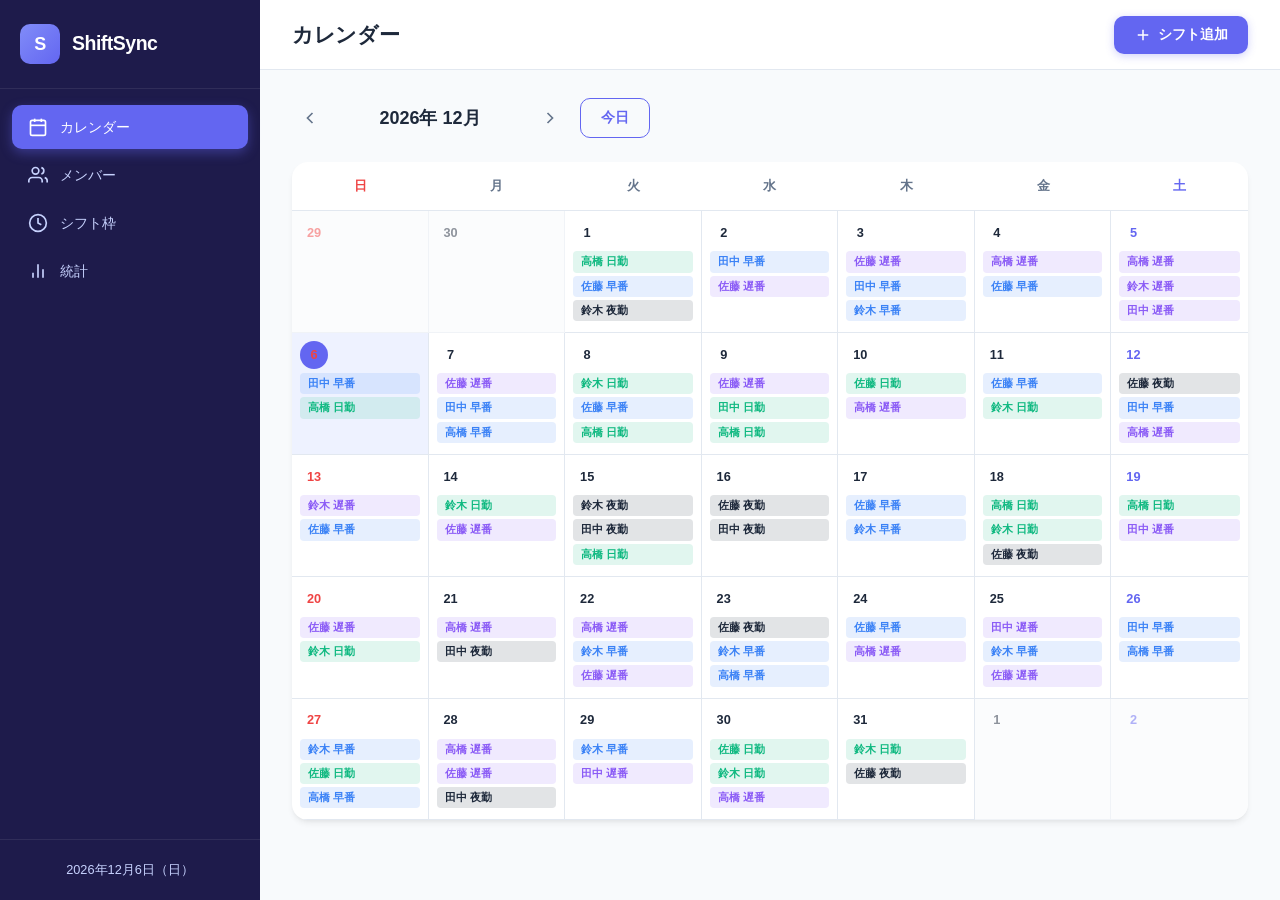
==== index.html @ ce7b2999 "feat: シフト調整アプリ「ShiftSync」を作成 カレンダー表示、メンバー管理、シフト枠設定、統計表示の4画面を持つ シングルページアプリケーション。LocalStorageによるデータ永続化" ====
<!DOCTYPE html>
<html lang="ja">
<head>
  <meta charset="UTF-8">
  <meta name="viewport" content="width=device-width, initial-scale=1.0">
  <title>ShiftSync - シフト調整アプリ</title>
  <link rel="stylesheet" href="style.css">
</head>
<body>
  <div id="app">
    <!-- Sidebar -->
    <aside class="sidebar" id="sidebar">
      <div class="sidebar-header">
        <div class="logo">
          <span class="logo-icon">S</span>
          <span class="logo-text">ShiftSync</span>
        </div>
      </div>
      <nav class="sidebar-nav">
        <button class="nav-item active" data-view="calendar">
          <svg width="20" height="20" viewBox="0 0 24 24" fill="none" stroke="currentColor" stroke-width="2"><rect x="3" y="4" width="18" height="18" rx="2"/><line x1="16" y1="2" x2="16" y2="6"/><line x1="8" y1="2" x2="8" y2="6"/><line x1="3" y1="10" x2="21" y2="10"/></svg>
          <span>カレンダー</span>
        </button>
        <button class="nav-item" data-view="members">
          <svg width="20" height="20" viewBox="0 0 24 24" fill="none" stroke="currentColor" stroke-width="2"><path d="M17 21v-2a4 4 0 0 0-4-4H5a4 4 0 0 0-4 4v2"/><circle cx="9" cy="7" r="4"/><path d="M23 21v-2a4 4 0 0 0-3-3.87"/><path d="M16 3.13a4 4 0 0 1 0 7.75"/></svg>
          <span>メンバー</span>
        </button>
        <button class="nav-item" data-view="shifts">
          <svg width="20" height="20" viewBox="0 0 24 24" fill="none" stroke="currentColor" stroke-width="2"><circle cx="12" cy="12" r="10"/><polyline points="12 6 12 12 16 14"/></svg>
          <span>シフト枠</span>
        </button>
        <button class="nav-item" data-view="stats">
          <svg width="20" height="20" viewBox="0 0 24 24" fill="none" stroke="currentColor" stroke-width="2"><line x1="18" y1="20" x2="18" y2="10"/><line x1="12" y1="20" x2="12" y2="4"/><line x1="6" y1="20" x2="6" y2="14"/></svg>
          <span>統計</span>
        </button>
      </nav>
      <div class="sidebar-footer">
        <div class="current-date" id="currentDate"></div>
      </div>
    </aside>

    <!-- Main Content -->
    <main class="main-content">
      <!-- Header -->
      <header class="header">
        <button class="menu-toggle" id="menuToggle">
          <svg width="24" height="24" viewBox="0 0 24 24" fill="none" stroke="currentColor" stroke-width="2"><line x1="3" y1="12" x2="21" y2="12"/><line x1="3" y1="6" x2="21" y2="6"/><line x1="3" y1="18" x2="21" y2="18"/></svg>
        </button>
        <h1 class="page-title" id="pageTitle">カレンダー</h1>
        <div class="header-actions">
          <button class="btn btn-primary" id="addShiftBtn">
            <svg width="18" height="18" viewBox="0 0 24 24" fill="none" stroke="currentColor" stroke-width="2"><line x1="12" y1="5" x2="12" y2="19"/><line x1="5" y1="12" x2="19" y2="12"/></svg>
            シフト追加
          </button>
        </div>
      </header>

      <!-- Calendar View -->
      <section class="view active" id="calendarView">
        <div class="calendar-controls">
          <button class="btn btn-ghost" id="prevMonth">
            <svg width="20" height="20" viewBox="0 0 24 24" fill="none" stroke="currentColor" stroke-width="2"><polyline points="15 18 9 12 15 6"/></svg>
          </button>
          <h2 class="calendar-month" id="calendarMonth"></h2>
          <button class="btn btn-ghost" id="nextMonth">
            <svg width="20" height="20" viewBox="0 0 24 24" fill="none" stroke="currentColor" stroke-width="2"><polyline points="9 18 15 12 9 6"/></svg>
          </button>
          <button class="btn btn-outline" id="todayBtn">今日</button>
        </div>
        <div class="calendar">
          <div class="calendar-header">
            <div class="cal-day-name sun">日</div>
            <div class="cal-day-name">月</div>
            <div class="cal-day-name">火</div>
            <div class="cal-day-name">水</div>
            <div class="cal-day-name">木</div>
            <div class="cal-day-name">金</div>
            <div class="cal-day-name sat">土</div>
          </div>
          <div class="calendar-grid" id="calendarGrid"></div>
        </div>
      </section>

      <!-- Members View -->
      <section class="view" id="membersView">
        <div class="view-header">
          <h2>メンバー管理</h2>
          <button class="btn btn-primary" id="addMemberBtn">
            <svg width="18" height="18" viewBox="0 0 24 24" fill="none" stroke="currentColor" stroke-width="2"><line x1="12" y1="5" x2="12" y2="19"/><line x1="5" y1="12" x2="19" y2="12"/></svg>
            メンバー追加
          </button>
        </div>
        <div class="members-grid" id="membersGrid"></div>
      </section>

      <!-- Shift Types View -->
      <section class="view" id="shiftsView">
        <div class="view-header">
          <h2>シフト枠設定</h2>
          <button class="btn btn-primary" id="addShiftTypeBtn">
            <svg width="18" height="18" viewBox="0 0 24 24" fill="none" stroke="currentColor" stroke-width="2"><line x1="12" y1="5" x2="12" y2="19"/><line x1="5" y1="12" x2="19" y2="12"/></svg>
            シフト枠追加
          </button>
        </div>
        <div class="shift-types-list" id="shiftTypesList"></div>
      </section>

      <!-- Stats View -->
      <section class="view" id="statsView">
        <div class="view-header">
          <h2>統計情報</h2>
          <div class="stats-period">
            <select id="statsPeriod" class="select">
              <option value="month">今月</option>
              <option value="week">今週</option>
            </select>
          </div>
        </div>
        <div class="stats-cards" id="statsCards"></div>
        <div class="stats-detail">
          <h3>メンバー別シフト回数</h3>
          <div class="stats-chart" id="statsChart"></div>
        </div>
      </section>
    </main>
  </div>

  <!-- Modal Overlay -->
  <div class="modal-overlay" id="modalOverlay">
    <div class="modal" id="modal">
      <div class="modal-header">
        <h3 class="modal-title" id="modalTitle"></h3>
        <button class="modal-close" id="modalClose">&times;</button>
      </div>
      <div class="modal-body" id="modalBody"></div>
      <div class="modal-footer" id="modalFooter"></div>
    </div>
  </div>

  <!-- Toast -->
  <div class="toast-container" id="toastContainer"></div>

  <script src="app.js"></script>
</body>
</html>
---- style.css ----
/* ============================================
   ShiftSync - Shift Management App Styles
   ============================================ */

/* --- CSS Variables --- */
:root {
  --primary: #6366f1;
  --primary-light: #818cf8;
  --primary-dark: #4f46e5;
  --primary-bg: #eef2ff;
  --secondary: #f59e0b;
  --secondary-light: #fbbf24;
  --success: #10b981;
  --success-bg: #d1fae5;
  --danger: #ef4444;
  --danger-bg: #fee2e2;
  --warning: #f59e0b;
  --warning-bg: #fef3c7;

  --bg: #f8fafc;
  --bg-card: #ffffff;
  --bg-sidebar: #1e1b4b;
  --bg-sidebar-hover: #312e81;
  --bg-input: #f1f5f9;

  --text: #1e293b;
  --text-secondary: #64748b;
  --text-muted: #94a3b8;
  --text-sidebar: #c7d2fe;
  --text-sidebar-active: #ffffff;

  --border: #e2e8f0;
  --border-focus: #6366f1;

  --radius-sm: 6px;
  --radius: 10px;
  --radius-lg: 16px;
  --radius-xl: 20px;

  --shadow-sm: 0 1px 2px rgba(0,0,0,0.05);
  --shadow: 0 4px 6px -1px rgba(0,0,0,0.07), 0 2px 4px -2px rgba(0,0,0,0.05);
  --shadow-lg: 0 10px 15px -3px rgba(0,0,0,0.08), 0 4px 6px -4px rgba(0,0,0,0.04);
  --shadow-xl: 0 20px 25px -5px rgba(0,0,0,0.1), 0 8px 10px -6px rgba(0,0,0,0.04);

  --sidebar-width: 260px;
  --header-height: 70px;

  --transition: 0.2s cubic-bezier(0.4, 0, 0.2, 1);
}

/* --- Reset & Base --- */
*, *::before, *::after {
  box-sizing: border-box;
  margin: 0;
  padding: 0;
}

html {
  font-size: 15px;
  -webkit-font-smoothing: antialiased;
  -moz-osx-font-smoothing: grayscale;
}

body {
  font-family: -apple-system, BlinkMacSystemFont, 'Segoe UI', 'Hiragino Kaku Gothic ProN', 'Noto Sans JP', sans-serif;
  background: var(--bg);
  color: var(--text);
  line-height: 1.6;
  overflow: hidden;
  height: 100vh;
}

/* --- Layout --- */
#app {
  display: flex;
  height: 100vh;
}

/* --- Sidebar --- */
.sidebar {
  width: var(--sidebar-width);
  background: var(--bg-sidebar);
  display: flex;
  flex-direction: column;
  position: fixed;
  height: 100vh;
  z-index: 100;
  transition: transform var(--transition);
}

.sidebar-header {
  padding: 24px 20px;
  border-bottom: 1px solid rgba(255,255,255,0.08);
}

.logo {
  display: flex;
  align-items: center;
  gap: 12px;
}

.logo-icon {
  width: 40px;
  height: 40px;
  background: linear-gradient(135deg, var(--primary-light), var(--primary));
  border-radius: var(--radius);
  display: flex;
  align-items: center;
  justify-content: center;
  color: white;
  font-size: 1.2rem;
  font-weight: 800;
  letter-spacing: -0.5px;
}

.logo-text {
  color: white;
  font-size: 1.3rem;
  font-weight: 700;
  letter-spacing: -0.5px;
}

.sidebar-nav {
  flex: 1;
  padding: 16px 12px;
  display: flex;
  flex-direction: column;
  gap: 4px;
}

.nav-item {
  display: flex;
  align-items: center;
  gap: 12px;
  padding: 12px 16px;
  border: none;
  background: transparent;
  color: var(--text-sidebar);
  font-size: 0.95rem;
  font-weight: 500;
  border-radius: var(--radius);
  cursor: pointer;
  transition: all var(--transition);
  width: 100%;
  text-align: left;
}

.nav-item:hover {
  background: var(--bg-sidebar-hover);
  color: white;
}

.nav-item.active {
  background: var(--primary);
  color: var(--text-sidebar-active);
  box-shadow: 0 4px 12px rgba(99, 102, 241, 0.4);
}

.sidebar-footer {
  padding: 20px;
  border-top: 1px solid rgba(255,255,255,0.08);
}

.current-date {
  color: var(--text-sidebar);
  font-size: 0.85rem;
  text-align: center;
}

/* --- Main Content --- */
.main-content {
  flex: 1;
  margin-left: var(--sidebar-width);
  display: flex;
  flex-direction: column;
  height: 100vh;
  overflow: hidden;
}

/* --- Header --- */
.header {
  height: var(--header-height);
  padding: 0 32px;
  display: flex;
  align-items: center;
  gap: 16px;
  background: var(--bg-card);
  border-bottom: 1px solid var(--border);
  flex-shrink: 0;
}

.menu-toggle {
  display: none;
  background: none;
  border: none;
  color: var(--text);
  cursor: pointer;
  padding: 8px;
  border-radius: var(--radius-sm);
}

.menu-toggle:hover {
  background: var(--bg-input);
}

.page-title {
  font-size: 1.4rem;
  font-weight: 700;
  letter-spacing: -0.3px;
  flex: 1;
}

.header-actions {
  display: flex;
  gap: 8px;
}

/* --- Buttons --- */
.btn {
  display: inline-flex;
  align-items: center;
  gap: 6px;
  padding: 10px 20px;
  border: none;
  border-radius: var(--radius);
  font-size: 0.9rem;
  font-weight: 600;
  cursor: pointer;
  transition: all var(--transition);
  white-space: nowrap;
}

.btn-primary {
  background: var(--primary);
  color: white;
  box-shadow: 0 2px 8px rgba(99, 102, 241, 0.3);
}

.btn-primary:hover {
  background: var(--primary-dark);
  box-shadow: 0 4px 12px rgba(99, 102, 241, 0.4);
  transform: translateY(-1px);
}

.btn-outline {
  background: transparent;
  color: var(--primary);
  border: 1.5px solid var(--primary);
}

.btn-outline:hover {
  background: var(--primary-bg);
}

.btn-ghost {
  background: transparent;
  color: var(--text-secondary);
  padding: 8px;
  border-radius: var(--radius);
}

.btn-ghost:hover {
  background: var(--bg-input);
  color: var(--text);
}

.btn-danger {
  background: var(--danger);
  color: white;
}

.btn-danger:hover {
  background: #dc2626;
}

.btn-sm {
  padding: 6px 12px;
  font-size: 0.8rem;
}

/* --- Views --- */
.view {
  display: none;
  padding: 28px 32px;
  overflow-y: auto;
  flex: 1;
}

.view.active {
  display: block;
}

.view-header {
  display: flex;
  align-items: center;
  justify-content: space-between;
  margin-bottom: 28px;
}

.view-header h2 {
  font-size: 1.2rem;
  font-weight: 700;
}

/* --- Calendar --- */
.calendar-controls {
  display: flex;
  align-items: center;
  gap: 12px;
  margin-bottom: 24px;
}

.calendar-month {
  font-size: 1.2rem;
  font-weight: 700;
  min-width: 180px;
  text-align: center;
}

.calendar {
  background: var(--bg-card);
  border-radius: var(--radius-lg);
  box-shadow: var(--shadow);
  overflow: hidden;
}

.calendar-header {
  display: grid;
  grid-template-columns: repeat(7, 1fr);
  border-bottom: 1px solid var(--border);
}

.cal-day-name {
  padding: 14px;
  text-align: center;
  font-weight: 600;
  font-size: 0.85rem;
  color: var(--text-secondary);
}

.cal-day-name.sun {
  color: var(--danger);
}

.cal-day-name.sat {
  color: var(--primary);
}

.calendar-grid {
  display: grid;
  grid-template-columns: repeat(7, 1fr);
}

.cal-day {
  min-height: 110px;
  padding: 8px;
  border-right: 1px solid var(--border);
  border-bottom: 1px solid var(--border);
  cursor: pointer;
  transition: background var(--transition);
  position: relative;
}

.cal-day:nth-child(7n) {
  border-right: none;
}

.cal-day:hover {
  background: var(--bg);
}

.cal-day.other-month {
  background: var(--bg);
  opacity: 0.5;
}

.cal-day.today {
  background: var(--primary-bg);
}

.cal-day-number {
  font-size: 0.85rem;
  font-weight: 600;
  margin-bottom: 4px;
  width: 28px;
  height: 28px;
  display: flex;
  align-items: center;
  justify-content: center;
  border-radius: 50%;
}

.cal-day.today .cal-day-number {
  background: var(--primary);
  color: white;
}

.cal-day.sun .cal-day-number {
  color: var(--danger);
}

.cal-day.sat .cal-day-number {
  color: var(--primary);
}

.cal-shift-tag {
  display: flex;
  align-items: center;
  gap: 4px;
  padding: 2px 8px;
  margin-bottom: 3px;
  border-radius: 4px;
  font-size: 0.72rem;
  font-weight: 600;
  cursor: pointer;
  transition: opacity var(--transition);
  overflow: hidden;
  text-overflow: ellipsis;
  white-space: nowrap;
}

.cal-shift-tag:hover {
  opacity: 0.8;
}

.cal-shift-more {
  font-size: 0.7rem;
  color: var(--text-muted);
  padding: 2px 4px;
  font-weight: 500;
}

/* --- Members --- */
.members-grid {
  display: grid;
  grid-template-columns: repeat(auto-fill, minmax(280px, 1fr));
  gap: 16px;
}

.member-card {
  background: var(--bg-card);
  border-radius: var(--radius-lg);
  padding: 24px;
  box-shadow: var(--shadow);
  transition: all var(--transition);
  border: 1px solid var(--border);
}

.member-card:hover {
  box-shadow: var(--shadow-lg);
  transform: translateY(-2px);
}

.member-card-header {
  display: flex;
  align-items: center;
  gap: 14px;
  margin-bottom: 16px;
}

.member-avatar {
  width: 48px;
  height: 48px;
  border-radius: 50%;
  display: flex;
  align-items: center;
  justify-content: center;
  font-weight: 700;
  font-size: 1.1rem;
  color: white;
  flex-shrink: 0;
}

.member-info h4 {
  font-size: 1rem;
  font-weight: 600;
}

.member-info p {
  font-size: 0.82rem;
  color: var(--text-secondary);
}

.member-stats {
  display: flex;
  gap: 16px;
  padding-top: 16px;
  border-top: 1px solid var(--border);
}

.member-stat {
  text-align: center;
  flex: 1;
}

.member-stat-value {
  font-size: 1.3rem;
  font-weight: 700;
  color: var(--primary);
}

.member-stat-label {
  font-size: 0.75rem;
  color: var(--text-muted);
}

.member-card-actions {
  display: flex;
  gap: 8px;
  margin-top: 16px;
}

/* --- Shift Types --- */
.shift-types-list {
  display: flex;
  flex-direction: column;
  gap: 12px;
}

.shift-type-card {
  display: flex;
  align-items: center;
  gap: 16px;
  background: var(--bg-card);
  border-radius: var(--radius);
  padding: 20px 24px;
  box-shadow: var(--shadow-sm);
  border: 1px solid var(--border);
  transition: all var(--transition);
}

.shift-type-card:hover {
  box-shadow: var(--shadow);
}

.shift-type-color {
  width: 44px;
  height: 44px;
  border-radius: var(--radius);
  flex-shrink: 0;
}

.shift-type-info {
  flex: 1;
}

.shift-type-info h4 {
  font-weight: 600;
  margin-bottom: 2px;
}

.shift-type-info p {
  font-size: 0.85rem;
  color: var(--text-secondary);
}

.shift-type-actions {
  display: flex;
  gap: 8px;
}

/* --- Stats --- */
.stats-cards {
  display: grid;
  grid-template-columns: repeat(auto-fit, minmax(200px, 1fr));
  gap: 16px;
  margin-bottom: 32px;
}

.stat-card {
  background: var(--bg-card);
  border-radius: var(--radius-lg);
  padding: 24px;
  box-shadow: var(--shadow);
  border: 1px solid var(--border);
}

.stat-card-icon {
  width: 44px;
  height: 44px;
  border-radius: var(--radius);
  display: flex;
  align-items: center;
  justify-content: center;
  margin-bottom: 14px;
  font-size: 1.3rem;
}

.stat-card-value {
  font-size: 2rem;
  font-weight: 800;
  letter-spacing: -1px;
  line-height: 1;
  margin-bottom: 4px;
}

.stat-card-label {
  font-size: 0.85rem;
  color: var(--text-secondary);
}

.stats-detail {
  background: var(--bg-card);
  border-radius: var(--radius-lg);
  padding: 28px;
  box-shadow: var(--shadow);
  border: 1px solid var(--border);
}

.stats-detail h3 {
  font-size: 1rem;
  font-weight: 700;
  margin-bottom: 20px;
}

.stats-period .select {
  padding: 8px 14px;
  border: 1.5px solid var(--border);
  border-radius: var(--radius);
  background: var(--bg-card);
  color: var(--text);
  font-size: 0.9rem;
  font-weight: 500;
  cursor: pointer;
}

.stats-bar-row {
  display: flex;
  align-items: center;
  gap: 12px;
  margin-bottom: 14px;
}

.stats-bar-label {
  width: 100px;
  font-size: 0.88rem;
  font-weight: 500;
  flex-shrink: 0;
}

.stats-bar-track {
  flex: 1;
  height: 28px;
  background: var(--bg);
  border-radius: 14px;
  overflow: hidden;
}

.stats-bar-fill {
  height: 100%;
  border-radius: 14px;
  transition: width 0.6s cubic-bezier(0.22, 1, 0.36, 1);
  display: flex;
  align-items: center;
  padding-left: 12px;
  font-size: 0.78rem;
  font-weight: 700;
  color: white;
  min-width: fit-content;
}

.stats-bar-count {
  width: 40px;
  text-align: right;
  font-weight: 700;
  font-size: 0.95rem;
  flex-shrink: 0;
}

/* --- Modal --- */
.modal-overlay {
  position: fixed;
  inset: 0;
  background: rgba(15, 23, 42, 0.5);
  backdrop-filter: blur(4px);
  display: flex;
  align-items: center;
  justify-content: center;
  z-index: 1000;
  opacity: 0;
  visibility: hidden;
  transition: all var(--transition);
}

.modal-overlay.active {
  opacity: 1;
  visibility: visible;
}

.modal {
  background: var(--bg-card);
  border-radius: var(--radius-xl);
  width: 90%;
  max-width: 500px;
  max-height: 85vh;
  overflow-y: auto;
  box-shadow: var(--shadow-xl);
  transform: translateY(20px) scale(0.97);
  transition: transform 0.3s cubic-bezier(0.34, 1.56, 0.64, 1);
}

.modal-overlay.active .modal {
  transform: translateY(0) scale(1);
}

.modal-header {
  display: flex;
  align-items: center;
  justify-content: space-between;
  padding: 24px 28px 0;
}

.modal-title {
  font-size: 1.2rem;
  font-weight: 700;
}

.modal-close {
  background: none;
  border: none;
  font-size: 1.5rem;
  color: var(--text-muted);
  cursor: pointer;
  padding: 4px;
  line-height: 1;
  transition: color var(--transition);
}

.modal-close:hover {
  color: var(--text);
}

.modal-body {
  padding: 20px 28px;
}

.modal-footer {
  padding: 0 28px 24px;
  display: flex;
  gap: 10px;
  justify-content: flex-end;
}

/* --- Form --- */
.form-group {
  margin-bottom: 18px;
}

.form-label {
  display: block;
  font-size: 0.85rem;
  font-weight: 600;
  margin-bottom: 6px;
  color: var(--text);
}

.form-input,
.form-select {
  width: 100%;
  padding: 10px 14px;
  border: 1.5px solid var(--border);
  border-radius: var(--radius);
  font-size: 0.9rem;
  background: var(--bg-input);
  color: var(--text);
  transition: border-color var(--transition), box-shadow var(--transition);
}

.form-input:focus,
.form-select:focus {
  outline: none;
  border-color: var(--border-focus);
  box-shadow: 0 0 0 3px rgba(99, 102, 241, 0.15);
  background: white;
}

.form-row {
  display: flex;
  gap: 12px;
}

.form-row .form-group {
  flex: 1;
}

.color-options {
  display: flex;
  gap: 8px;
  flex-wrap: wrap;
}

.color-option {
  width: 36px;
  height: 36px;
  border-radius: 50%;
  border: 3px solid transparent;
  cursor: pointer;
  transition: all var(--transition);
}

.color-option:hover {
  transform: scale(1.15);
}

.color-option.selected {
  border-color: var(--text);
  box-shadow: 0 0 0 2px white, 0 0 0 4px var(--text);
}

/* --- Toast --- */
.toast-container {
  position: fixed;
  bottom: 24px;
  right: 24px;
  z-index: 2000;
  display: flex;
  flex-direction: column;
  gap: 8px;
}

.toast {
  padding: 14px 20px;
  border-radius: var(--radius);
  color: white;
  font-size: 0.9rem;
  font-weight: 500;
  box-shadow: var(--shadow-lg);
  animation: toastIn 0.3s cubic-bezier(0.34, 1.56, 0.64, 1);
  display: flex;
  align-items: center;
  gap: 8px;
}

.toast.success {
  background: var(--success);
}

.toast.error {
  background: var(--danger);
}

.toast.info {
  background: var(--primary);
}

.toast-exit {
  animation: toastOut 0.3s ease-in forwards;
}

@keyframes toastIn {
  from { opacity: 0; transform: translateX(40px); }
  to { opacity: 1; transform: translateX(0); }
}

@keyframes toastOut {
  from { opacity: 1; transform: translateX(0); }
  to { opacity: 0; transform: translateX(40px); }
}

/* --- Day Detail (clicked calendar day) --- */
.day-detail-header {
  font-size: 1rem;
  font-weight: 600;
  margin-bottom: 16px;
  color: var(--text-secondary);
}

.day-shift-item {
  display: flex;
  align-items: center;
  gap: 12px;
  padding: 12px 14px;
  border-radius: var(--radius);
  margin-bottom: 8px;
  border: 1px solid var(--border);
  background: var(--bg);
}

.day-shift-dot {
  width: 10px;
  height: 10px;
  border-radius: 50%;
  flex-shrink: 0;
}

.day-shift-info {
  flex: 1;
}

.day-shift-info strong {
  font-size: 0.9rem;
}

.day-shift-info span {
  font-size: 0.8rem;
  color: var(--text-secondary);
  display: block;
}

.day-shift-remove {
  background: none;
  border: none;
  color: var(--text-muted);
  cursor: pointer;
  font-size: 1.2rem;
  padding: 4px;
  transition: color var(--transition);
}

.day-shift-remove:hover {
  color: var(--danger);
}

.empty-state {
  text-align: center;
  padding: 32px 16px;
  color: var(--text-muted);
}

.empty-state-icon {
  font-size: 2.5rem;
  margin-bottom: 8px;
  opacity: 0.4;
}

.empty-state p {
  font-size: 0.9rem;
}

/* --- Responsive --- */
@media (max-width: 768px) {
  .sidebar {
    transform: translateX(-100%);
  }

  .sidebar.open {
    transform: translateX(0);
  }

  .main-content {
    margin-left: 0;
  }

  .menu-toggle {
    display: block;
  }

  .header {
    padding: 0 16px;
  }

  .view {
    padding: 20px 16px;
  }

  .calendar-month {
    font-size: 1rem;
    min-width: auto;
  }

  .cal-day {
    min-height: 70px;
    padding: 4px;
  }

  .cal-day-number {
    font-size: 0.75rem;
    width: 22px;
    height: 22px;
  }

  .cal-shift-tag {
    font-size: 0.6rem;
    padding: 1px 4px;
  }

  .members-grid {
    grid-template-columns: 1fr;
  }

  .stats-cards {
    grid-template-columns: 1fr 1fr;
  }

  .modal {
    width: 95%;
    border-radius: var(--radius-lg);
  }

  .btn-primary svg {
    display: none;
  }
}

/* --- Scrollbar --- */
::-webkit-scrollbar {
  width: 6px;
}

::-webkit-scrollbar-track {
  background: transparent;
}

::-webkit-scrollbar-thumb {
  background: var(--border);
  border-radius: 3px;
}

::-webkit-scrollbar-thumb:hover {
  background: var(--text-muted);
}

/* --- Selection --- */
::selection {
  background: var(--primary);
  color: white;
}
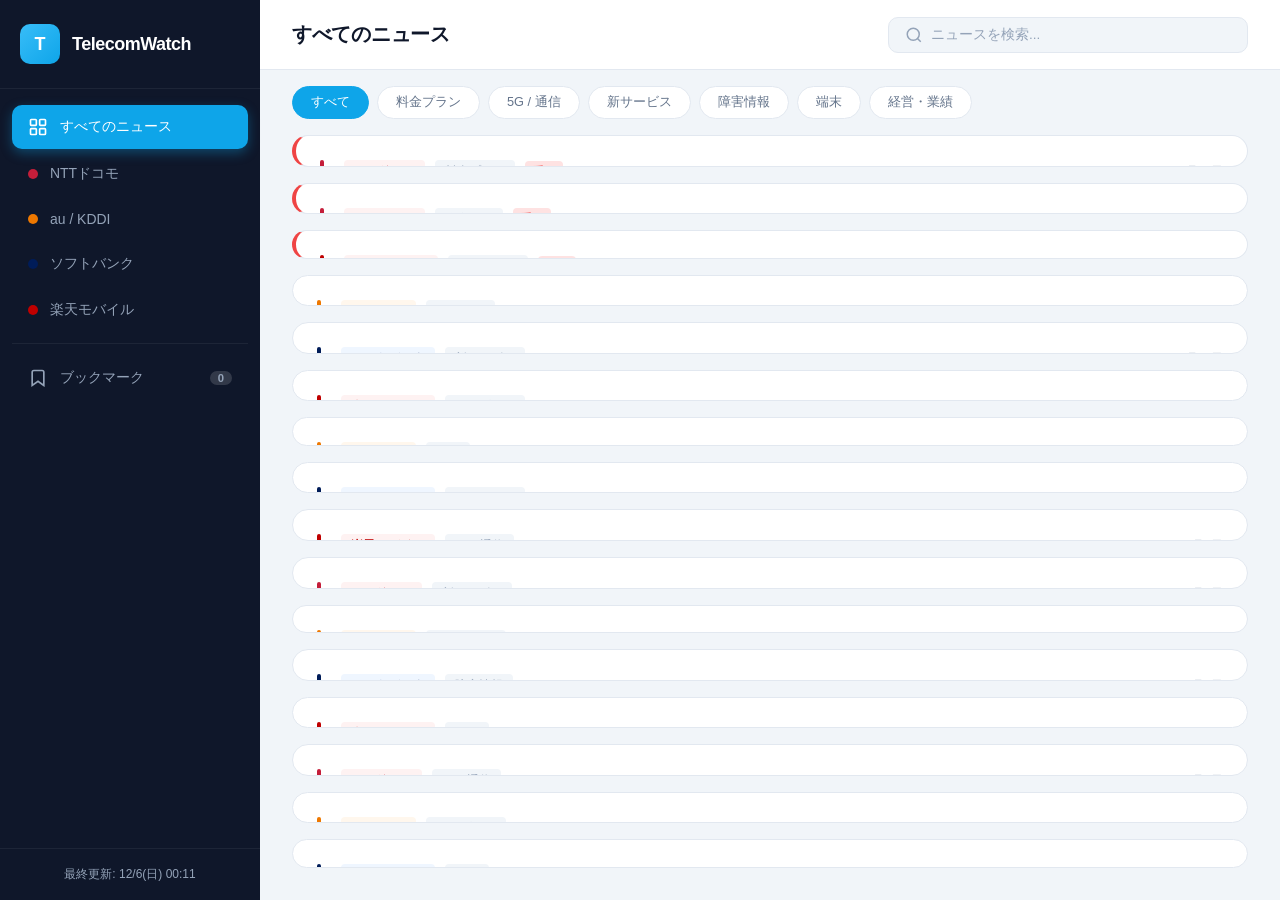
==== commit 51f8a4ba: "feat: 通信キャリアニュース確認アプリ「TelecomWatch」を作成 ShiftSyncシフト管理アプリを、通信キャリア（NTTドコモ、au/KDDI、ソフトバンク、楽天モバイル）の ニュース" ====
--- a/index.html
+++ b/index.html
@@ -3,7 +3,7 @@
 <head>
   <meta charset="UTF-8">
   <meta name="viewport" content="width=device-width, initial-scale=1.0">
-  <title>ShiftSync - シフト調整アプリ</title>
+  <title>TelecomWatch - 通信キャリアニュース</title>
   <link rel="stylesheet" href="style.css">
 </head>
 <body>
@@ -12,30 +12,40 @@
     <aside class="sidebar" id="sidebar">
       <div class="sidebar-header">
         <div class="logo">
-          <span class="logo-icon">S</span>
-          <span class="logo-text">ShiftSync</span>
+          <span class="logo-icon">T</span>
+          <span class="logo-text">TelecomWatch</span>
         </div>
       </div>
       <nav class="sidebar-nav">
-        <button class="nav-item active" data-view="calendar">
-          <svg width="20" height="20" viewBox="0 0 24 24" fill="none" stroke="currentColor" stroke-width="2"><rect x="3" y="4" width="18" height="18" rx="2"/><line x1="16" y1="2" x2="16" y2="6"/><line x1="8" y1="2" x2="8" y2="6"/><line x1="3" y1="10" x2="21" y2="10"/></svg>
-          <span>カレンダー</span>
+        <button class="nav-item active" data-filter="all">
+          <svg width="20" height="20" viewBox="0 0 24 24" fill="none" stroke="currentColor" stroke-width="2"><rect x="3" y="3" width="7" height="7" rx="1"/><rect x="14" y="3" width="7" height="7" rx="1"/><rect x="3" y="14" width="7" height="7" rx="1"/><rect x="14" y="14" width="7" height="7" rx="1"/></svg>
+          <span>すべてのニュース</span>
         </button>
-        <button class="nav-item" data-view="members">
-          <svg width="20" height="20" viewBox="0 0 24 24" fill="none" stroke="currentColor" stroke-width="2"><path d="M17 21v-2a4 4 0 0 0-4-4H5a4 4 0 0 0-4 4v2"/><circle cx="9" cy="7" r="4"/><path d="M23 21v-2a4 4 0 0 0-3-3.87"/><path d="M16 3.13a4 4 0 0 1 0 7.75"/></svg>
-          <span>メンバー</span>
+        <button class="nav-item" data-filter="docomo">
+          <span class="carrier-dot" style="background: #c41e3a"></span>
+          <span>NTTドコモ</span>
         </button>
-        <button class="nav-item" data-view="shifts">
-          <svg width="20" height="20" viewBox="0 0 24 24" fill="none" stroke="currentColor" stroke-width="2"><circle cx="12" cy="12" r="10"/><polyline points="12 6 12 12 16 14"/></svg>
-          <span>シフト枠</span>
+        <button class="nav-item" data-filter="au">
+          <span class="carrier-dot" style="background: #ee7800"></span>
+          <span>au / KDDI</span>
         </button>
-        <button class="nav-item" data-view="stats">
-          <svg width="20" height="20" viewBox="0 0 24 24" fill="none" stroke="currentColor" stroke-width="2"><line x1="18" y1="20" x2="18" y2="10"/><line x1="12" y1="20" x2="12" y2="4"/><line x1="6" y1="20" x2="6" y2="14"/></svg>
-          <span>統計</span>
+        <button class="nav-item" data-filter="softbank">
+          <span class="carrier-dot" style="background: #001c58"></span>
+          <span>ソフトバンク</span>
+        </button>
+        <button class="nav-item" data-filter="rakuten">
+          <span class="carrier-dot" style="background: #bf0000"></span>
+          <span>楽天モバイル</span>
+        </button>
+        <div class="nav-divider"></div>
+        <button class="nav-item" data-filter="bookmarks">
+          <svg width="20" height="20" viewBox="0 0 24 24" fill="none" stroke="currentColor" stroke-width="2"><path d="M19 21l-7-5-7 5V5a2 2 0 0 1 2-2h10a2 2 0 0 1 2 2z"/></svg>
+          <span>ブックマーク</span>
+          <span class="badge" id="bookmarkCount">0</span>
         </button>
       </nav>
       <div class="sidebar-footer">
-        <div class="current-date" id="currentDate"></div>
+        <div class="last-updated" id="lastUpdated"></div>
       </div>
     </aside>
 
@@ -46,94 +56,47 @@
         <button class="menu-toggle" id="menuToggle">
           <svg width="24" height="24" viewBox="0 0 24 24" fill="none" stroke="currentColor" stroke-width="2"><line x1="3" y1="12" x2="21" y2="12"/><line x1="3" y1="6" x2="21" y2="6"/><line x1="3" y1="18" x2="21" y2="18"/></svg>
         </button>
-        <h1 class="page-title" id="pageTitle">カレンダー</h1>
+        <h1 class="page-title" id="pageTitle">すべてのニュース</h1>
         <div class="header-actions">
-          <button class="btn btn-primary" id="addShiftBtn">
-            <svg width="18" height="18" viewBox="0 0 24 24" fill="none" stroke="currentColor" stroke-width="2"><line x1="12" y1="5" x2="12" y2="19"/><line x1="5" y1="12" x2="19" y2="12"/></svg>
-            シフト追加
-          </button>
+          <div class="search-box">
+            <svg width="18" height="18" viewBox="0 0 24 24" fill="none" stroke="currentColor" stroke-width="2"><circle cx="11" cy="11" r="8"/><line x1="21" y1="21" x2="16.65" y2="16.65"/></svg>
+            <input type="text" placeholder="ニュースを検索..." id="searchInput" class="search-input">
+          </div>
         </div>
       </header>
 
-      <!-- Calendar View -->
-      <section class="view active" id="calendarView">
-        <div class="calendar-controls">
-          <button class="btn btn-ghost" id="prevMonth">
-            <svg width="20" height="20" viewBox="0 0 24 24" fill="none" stroke="currentColor" stroke-width="2"><polyline points="15 18 9 12 15 6"/></svg>
-          </button>
-          <h2 class="calendar-month" id="calendarMonth"></h2>
-          <button class="btn btn-ghost" id="nextMonth">
-            <svg width="20" height="20" viewBox="0 0 24 24" fill="none" stroke="currentColor" stroke-width="2"><polyline points="9 18 15 12 9 6"/></svg>
-          </button>
-          <button class="btn btn-outline" id="todayBtn">今日</button>
+      <!-- Category Filter -->
+      <div class="category-bar" id="categoryBar">
+        <button class="category-chip active" data-category="all">すべて</button>
+        <button class="category-chip" data-category="plan">料金プラン</button>
+        <button class="category-chip" data-category="5g">5G / 通信</button>
+        <button class="category-chip" data-category="service">新サービス</button>
+        <button class="category-chip" data-category="trouble">障害情報</button>
+        <button class="category-chip" data-category="device">端末</button>
+        <button class="category-chip" data-category="business">経営・業績</button>
+      </div>
+
+      <!-- News Feed -->
+      <section class="news-feed" id="newsFeed"></section>
+
+      <!-- Empty State -->
+      <div class="empty-state" id="emptyState" style="display: none;">
+        <div class="empty-state-icon">
+          <svg width="64" height="64" viewBox="0 0 24 24" fill="none" stroke="currentColor" stroke-width="1.5"><circle cx="11" cy="11" r="8"/><line x1="21" y1="21" x2="16.65" y2="16.65"/></svg>
         </div>
-        <div class="calendar">
-          <div class="calendar-header">
-            <div class="cal-day-name sun">日</div>
-            <div class="cal-day-name">月</div>
-            <div class="cal-day-name">火</div>
-            <div class="cal-day-name">水</div>
-            <div class="cal-day-name">木</div>
-            <div class="cal-day-name">金</div>
-            <div class="cal-day-name sat">土</div>
-          </div>
-          <div class="calendar-grid" id="calendarGrid"></div>
-        </div>
-      </section>
-
-      <!-- Members View -->
-      <section class="view" id="membersView">
-        <div class="view-header">
-          <h2>メンバー管理</h2>
-          <button class="btn btn-primary" id="addMemberBtn">
-            <svg width="18" height="18" viewBox="0 0 24 24" fill="none" stroke="currentColor" stroke-width="2"><line x1="12" y1="5" x2="12" y2="19"/><line x1="5" y1="12" x2="19" y2="12"/></svg>
-            メンバー追加
-          </button>
-        </div>
-        <div class="members-grid" id="membersGrid"></div>
-      </section>
-
-      <!-- Shift Types View -->
-      <section class="view" id="shiftsView">
-        <div class="view-header">
-          <h2>シフト枠設定</h2>
-          <button class="btn btn-primary" id="addShiftTypeBtn">
-            <svg width="18" height="18" viewBox="0 0 24 24" fill="none" stroke="currentColor" stroke-width="2"><line x1="12" y1="5" x2="12" y2="19"/><line x1="5" y1="12" x2="19" y2="12"/></svg>
-            シフト枠追加
-          </button>
-        </div>
-        <div class="shift-types-list" id="shiftTypesList"></div>
-      </section>
-
-      <!-- Stats View -->
-      <section class="view" id="statsView">
-        <div class="view-header">
-          <h2>統計情報</h2>
-          <div class="stats-period">
-            <select id="statsPeriod" class="select">
-              <option value="month">今月</option>
-              <option value="week">今週</option>
-            </select>
-          </div>
-        </div>
-        <div class="stats-cards" id="statsCards"></div>
-        <div class="stats-detail">
-          <h3>メンバー別シフト回数</h3>
-          <div class="stats-chart" id="statsChart"></div>
-        </div>
-      </section>
+        <h3>ニュースが見つかりません</h3>
+        <p>検索条件やフィルターを変更してみてください</p>
+      </div>
     </main>
   </div>
 
-  <!-- Modal Overlay -->
+  <!-- Article Detail Modal -->
   <div class="modal-overlay" id="modalOverlay">
     <div class="modal" id="modal">
       <div class="modal-header">
-        <h3 class="modal-title" id="modalTitle"></h3>
         <button class="modal-close" id="modalClose">&times;</button>
       </div>
       <div class="modal-body" id="modalBody"></div>
-      <div class="modal-footer" id="modalFooter"></div>
     </div>
   </div>
 
--- a/style.css
+++ b/style.css
@@ -1,45 +1,51 @@
 /* ============================================
-   ShiftSync - Shift Management App Styles
+   TelecomWatch - Telecom Carrier News App Styles
    ============================================ */
 
 /* --- CSS Variables --- */
 :root {
-  --primary: #6366f1;
-  --primary-light: #818cf8;
-  --primary-dark: #4f46e5;
-  --primary-bg: #eef2ff;
-  --secondary: #f59e0b;
-  --secondary-light: #fbbf24;
+  --primary: #0ea5e9;
+  --primary-light: #38bdf8;
+  --primary-dark: #0284c7;
+  --primary-bg: #f0f9ff;
+
+  --docomo: #c41e3a;
+  --au: #ee7800;
+  --softbank: #001c58;
+  --rakuten: #bf0000;
+
   --success: #10b981;
   --success-bg: #d1fae5;
   --danger: #ef4444;
   --danger-bg: #fee2e2;
   --warning: #f59e0b;
   --warning-bg: #fef3c7;
-
-  --bg: #f8fafc;
+  --info: #6366f1;
+  --info-bg: #eef2ff;
+
+  --bg: #f1f5f9;
   --bg-card: #ffffff;
-  --bg-sidebar: #1e1b4b;
-  --bg-sidebar-hover: #312e81;
+  --bg-sidebar: #0f172a;
+  --bg-sidebar-hover: #1e293b;
   --bg-input: #f1f5f9;
 
-  --text: #1e293b;
+  --text: #0f172a;
   --text-secondary: #64748b;
   --text-muted: #94a3b8;
-  --text-sidebar: #c7d2fe;
+  --text-sidebar: #94a3b8;
   --text-sidebar-active: #ffffff;
 
   --border: #e2e8f0;
-  --border-focus: #6366f1;
+  --border-focus: #0ea5e9;
 
   --radius-sm: 6px;
   --radius: 10px;
   --radius-lg: 16px;
   --radius-xl: 20px;
 
-  --shadow-sm: 0 1px 2px rgba(0,0,0,0.05);
-  --shadow: 0 4px 6px -1px rgba(0,0,0,0.07), 0 2px 4px -2px rgba(0,0,0,0.05);
-  --shadow-lg: 0 10px 15px -3px rgba(0,0,0,0.08), 0 4px 6px -4px rgba(0,0,0,0.04);
+  --shadow-sm: 0 1px 2px rgba(0,0,0,0.04);
+  --shadow: 0 4px 6px -1px rgba(0,0,0,0.06), 0 2px 4px -2px rgba(0,0,0,0.04);
+  --shadow-lg: 0 10px 15px -3px rgba(0,0,0,0.07), 0 4px 6px -4px rgba(0,0,0,0.03);
   --shadow-xl: 0 20px 25px -5px rgba(0,0,0,0.1), 0 8px 10px -6px rgba(0,0,0,0.04);
 
   --sidebar-width: 260px;
@@ -90,7 +96,7 @@
 
 .sidebar-header {
   padding: 24px 20px;
-  border-bottom: 1px solid rgba(255,255,255,0.08);
+  border-bottom: 1px solid rgba(255,255,255,0.06);
 }
 
 .logo {
@@ -110,12 +116,11 @@
   color: white;
   font-size: 1.2rem;
   font-weight: 800;
-  letter-spacing: -0.5px;
 }
 
 .logo-text {
   color: white;
-  font-size: 1.3rem;
+  font-size: 1.2rem;
   font-weight: 700;
   letter-spacing: -0.5px;
 }
@@ -126,6 +131,12 @@
   display: flex;
   flex-direction: column;
   gap: 4px;
+}
+
+.nav-divider {
+  height: 1px;
+  background: rgba(255,255,255,0.06);
+  margin: 8px 0;
 }
 
 .nav-item {
@@ -136,7 +147,7 @@
   border: none;
   background: transparent;
   color: var(--text-sidebar);
-  font-size: 0.95rem;
+  font-size: 0.93rem;
   font-weight: 500;
   border-radius: var(--radius);
   cursor: pointer;
@@ -153,17 +164,37 @@
 .nav-item.active {
   background: var(--primary);
   color: var(--text-sidebar-active);
-  box-shadow: 0 4px 12px rgba(99, 102, 241, 0.4);
+  box-shadow: 0 4px 12px rgba(14, 165, 233, 0.35);
+}
+
+.carrier-dot {
+  width: 10px;
+  height: 10px;
+  border-radius: 50%;
+  flex-shrink: 0;
+}
+
+.badge {
+  margin-left: auto;
+  background: rgba(255,255,255,0.15);
+  padding: 1px 8px;
+  border-radius: 10px;
+  font-size: 0.75rem;
+  font-weight: 600;
+}
+
+.nav-item.active .badge {
+  background: rgba(255,255,255,0.25);
 }
 
 .sidebar-footer {
-  padding: 20px;
-  border-top: 1px solid rgba(255,255,255,0.08);
-}
-
-.current-date {
+  padding: 16px 20px;
+  border-top: 1px solid rgba(255,255,255,0.06);
+}
+
+.last-updated {
   color: var(--text-sidebar);
-  font-size: 0.85rem;
+  font-size: 0.8rem;
   text-align: center;
 }
 
@@ -204,467 +235,269 @@
 }
 
 .page-title {
-  font-size: 1.4rem;
+  font-size: 1.3rem;
   font-weight: 700;
   letter-spacing: -0.3px;
+  flex-shrink: 0;
+}
+
+.header-actions {
   flex: 1;
-}
-
-.header-actions {
-  display: flex;
+  display: flex;
+  justify-content: flex-end;
+}
+
+.search-box {
+  display: flex;
+  align-items: center;
   gap: 8px;
-}
-
-/* --- Buttons --- */
-.btn {
-  display: inline-flex;
-  align-items: center;
-  gap: 6px;
-  padding: 10px 20px;
+  background: var(--bg-input);
+  border: 1.5px solid var(--border);
+  border-radius: var(--radius);
+  padding: 8px 16px;
+  max-width: 360px;
+  width: 100%;
+  transition: border-color var(--transition), box-shadow var(--transition);
+}
+
+.search-box:focus-within {
+  border-color: var(--border-focus);
+  box-shadow: 0 0 0 3px rgba(14, 165, 233, 0.12);
+  background: white;
+}
+
+.search-box svg {
+  color: var(--text-muted);
+  flex-shrink: 0;
+}
+
+.search-input {
   border: none;
-  border-radius: var(--radius);
+  background: transparent;
   font-size: 0.9rem;
-  font-weight: 600;
+  color: var(--text);
+  outline: none;
+  width: 100%;
+}
+
+.search-input::placeholder {
+  color: var(--text-muted);
+}
+
+/* --- Category Bar --- */
+.category-bar {
+  display: flex;
+  gap: 8px;
+  padding: 16px 32px;
+  overflow-x: auto;
+  flex-shrink: 0;
+  -webkit-overflow-scrolling: touch;
+}
+
+.category-bar::-webkit-scrollbar {
+  display: none;
+}
+
+.category-chip {
+  padding: 7px 18px;
+  border: 1.5px solid var(--border);
+  border-radius: 20px;
+  background: var(--bg-card);
+  color: var(--text-secondary);
+  font-size: 0.85rem;
+  font-weight: 500;
   cursor: pointer;
+  white-space: nowrap;
   transition: all var(--transition);
-  white-space: nowrap;
-}
-
-.btn-primary {
+}
+
+.category-chip:hover {
+  border-color: var(--primary);
+  color: var(--primary);
+}
+
+.category-chip.active {
   background: var(--primary);
   color: white;
-  box-shadow: 0 2px 8px rgba(99, 102, 241, 0.3);
-}
-
-.btn-primary:hover {
-  background: var(--primary-dark);
-  box-shadow: 0 4px 12px rgba(99, 102, 241, 0.4);
-  transform: translateY(-1px);
-}
-
-.btn-outline {
-  background: transparent;
-  color: var(--primary);
-  border: 1.5px solid var(--primary);
-}
-
-.btn-outline:hover {
-  background: var(--primary-bg);
-}
-
-.btn-ghost {
-  background: transparent;
-  color: var(--text-secondary);
-  padding: 8px;
-  border-radius: var(--radius);
-}
-
-.btn-ghost:hover {
-  background: var(--bg-input);
-  color: var(--text);
-}
-
-.btn-danger {
-  background: var(--danger);
-  color: white;
-}
-
-.btn-danger:hover {
-  background: #dc2626;
-}
-
-.btn-sm {
-  padding: 6px 12px;
-  font-size: 0.8rem;
-}
-
-/* --- Views --- */
-.view {
-  display: none;
-  padding: 28px 32px;
+  border-color: var(--primary);
+}
+
+/* --- News Feed --- */
+.news-feed {
+  padding: 0 32px 32px;
   overflow-y: auto;
   flex: 1;
-}
-
-.view.active {
-  display: block;
-}
-
-.view-header {
-  display: flex;
-  align-items: center;
-  justify-content: space-between;
-  margin-bottom: 28px;
-}
-
-.view-header h2 {
-  font-size: 1.2rem;
-  font-weight: 700;
-}
-
-/* --- Calendar --- */
-.calendar-controls {
-  display: flex;
-  align-items: center;
-  gap: 12px;
-  margin-bottom: 24px;
-}
-
-.calendar-month {
-  font-size: 1.2rem;
-  font-weight: 700;
-  min-width: 180px;
-  text-align: center;
-}
-
-.calendar {
+  display: flex;
+  flex-direction: column;
+  gap: 16px;
+}
+
+/* --- News Card --- */
+.news-card {
   background: var(--bg-card);
   border-radius: var(--radius-lg);
-  box-shadow: var(--shadow);
+  border: 1px solid var(--border);
   overflow: hidden;
-}
-
-.calendar-header {
-  display: grid;
-  grid-template-columns: repeat(7, 1fr);
-  border-bottom: 1px solid var(--border);
-}
-
-.cal-day-name {
-  padding: 14px;
-  text-align: center;
-  font-weight: 600;
-  font-size: 0.85rem;
-  color: var(--text-secondary);
-}
-
-.cal-day-name.sun {
-  color: var(--danger);
-}
-
-.cal-day-name.sat {
-  color: var(--primary);
-}
-
-.calendar-grid {
-  display: grid;
-  grid-template-columns: repeat(7, 1fr);
-}
-
-.cal-day {
-  min-height: 110px;
-  padding: 8px;
-  border-right: 1px solid var(--border);
-  border-bottom: 1px solid var(--border);
+  transition: all var(--transition);
   cursor: pointer;
-  transition: background var(--transition);
-  position: relative;
-}
-
-.cal-day:nth-child(7n) {
-  border-right: none;
-}
-
-.cal-day:hover {
-  background: var(--bg);
-}
-
-.cal-day.other-month {
-  background: var(--bg);
-  opacity: 0.5;
-}
-
-.cal-day.today {
-  background: var(--primary-bg);
-}
-
-.cal-day-number {
-  font-size: 0.85rem;
-  font-weight: 600;
-  margin-bottom: 4px;
-  width: 28px;
-  height: 28px;
-  display: flex;
-  align-items: center;
-  justify-content: center;
-  border-radius: 50%;
-}
-
-.cal-day.today .cal-day-number {
-  background: var(--primary);
-  color: white;
-}
-
-.cal-day.sun .cal-day-number {
-  color: var(--danger);
-}
-
-.cal-day.sat .cal-day-number {
-  color: var(--primary);
-}
-
-.cal-shift-tag {
-  display: flex;
-  align-items: center;
-  gap: 4px;
-  padding: 2px 8px;
-  margin-bottom: 3px;
-  border-radius: 4px;
-  font-size: 0.72rem;
-  font-weight: 600;
-  cursor: pointer;
-  transition: opacity var(--transition);
-  overflow: hidden;
-  text-overflow: ellipsis;
-  white-space: nowrap;
-}
-
-.cal-shift-tag:hover {
-  opacity: 0.8;
-}
-
-.cal-shift-more {
-  font-size: 0.7rem;
-  color: var(--text-muted);
-  padding: 2px 4px;
-  font-weight: 500;
-}
-
-/* --- Members --- */
-.members-grid {
-  display: grid;
-  grid-template-columns: repeat(auto-fill, minmax(280px, 1fr));
-  gap: 16px;
-}
-
-.member-card {
-  background: var(--bg-card);
-  border-radius: var(--radius-lg);
-  padding: 24px;
-  box-shadow: var(--shadow);
-  transition: all var(--transition);
-  border: 1px solid var(--border);
-}
-
-.member-card:hover {
+}
+
+.news-card:hover {
   box-shadow: var(--shadow-lg);
   transform: translateY(-2px);
 }
 
-.member-card-header {
-  display: flex;
-  align-items: center;
-  gap: 14px;
-  margin-bottom: 16px;
-}
-
-.member-avatar {
-  width: 48px;
-  height: 48px;
-  border-radius: 50%;
+.news-card-inner {
+  display: flex;
+  gap: 20px;
+  padding: 24px;
+}
+
+.news-card-carrier {
+  width: 4px;
+  border-radius: 2px;
+  flex-shrink: 0;
+}
+
+.news-card-body {
+  flex: 1;
+  min-width: 0;
+}
+
+.news-card-meta {
+  display: flex;
+  align-items: center;
+  gap: 10px;
+  margin-bottom: 8px;
+  flex-wrap: wrap;
+}
+
+.news-card-carrier-name {
+  font-size: 0.78rem;
+  font-weight: 700;
+  padding: 2px 10px;
+  border-radius: 4px;
+  letter-spacing: 0.3px;
+}
+
+.news-card-category {
+  font-size: 0.78rem;
+  font-weight: 500;
+  color: var(--text-muted);
+  background: var(--bg);
+  padding: 2px 10px;
+  border-radius: 4px;
+}
+
+.news-card-date {
+  font-size: 0.78rem;
+  color: var(--text-muted);
+  margin-left: auto;
+}
+
+.news-card-title {
+  font-size: 1.08rem;
+  font-weight: 700;
+  line-height: 1.5;
+  margin-bottom: 8px;
+  color: var(--text);
+  display: -webkit-box;
+  -webkit-line-clamp: 2;
+  -webkit-box-orient: vertical;
+  overflow: hidden;
+}
+
+.news-card-summary {
+  font-size: 0.88rem;
+  color: var(--text-secondary);
+  line-height: 1.7;
+  display: -webkit-box;
+  -webkit-line-clamp: 2;
+  -webkit-box-orient: vertical;
+  overflow: hidden;
+}
+
+.news-card-footer {
+  display: flex;
+  align-items: center;
+  gap: 12px;
+  padding: 12px 24px;
+  border-top: 1px solid var(--border);
+  background: var(--bg);
+}
+
+.news-card-source {
+  font-size: 0.8rem;
+  color: var(--text-muted);
+  flex: 1;
+}
+
+.news-card-actions {
+  display: flex;
+  gap: 4px;
+}
+
+.action-btn {
+  background: none;
+  border: none;
+  color: var(--text-muted);
+  cursor: pointer;
+  padding: 6px;
+  border-radius: var(--radius-sm);
+  transition: all var(--transition);
   display: flex;
   align-items: center;
   justify-content: center;
-  font-weight: 700;
-  font-size: 1.1rem;
-  color: white;
-  flex-shrink: 0;
-}
-
-.member-info h4 {
-  font-size: 1rem;
-  font-weight: 600;
-}
-
-.member-info p {
-  font-size: 0.82rem;
-  color: var(--text-secondary);
-}
-
-.member-stats {
-  display: flex;
-  gap: 16px;
-  padding-top: 16px;
-  border-top: 1px solid var(--border);
-}
-
-.member-stat {
-  text-align: center;
-  flex: 1;
-}
-
-.member-stat-value {
-  font-size: 1.3rem;
-  font-weight: 700;
-  color: var(--primary);
-}
-
-.member-stat-label {
-  font-size: 0.75rem;
-  color: var(--text-muted);
-}
-
-.member-card-actions {
-  display: flex;
-  gap: 8px;
-  margin-top: 16px;
-}
-
-/* --- Shift Types --- */
-.shift-types-list {
-  display: flex;
-  flex-direction: column;
-  gap: 12px;
-}
-
-.shift-type-card {
-  display: flex;
-  align-items: center;
-  gap: 16px;
-  background: var(--bg-card);
-  border-radius: var(--radius);
-  padding: 20px 24px;
-  box-shadow: var(--shadow-sm);
-  border: 1px solid var(--border);
-  transition: all var(--transition);
-}
-
-.shift-type-card:hover {
-  box-shadow: var(--shadow);
-}
-
-.shift-type-color {
-  width: 44px;
-  height: 44px;
-  border-radius: var(--radius);
-  flex-shrink: 0;
-}
-
-.shift-type-info {
-  flex: 1;
-}
-
-.shift-type-info h4 {
-  font-weight: 600;
-  margin-bottom: 2px;
-}
-
-.shift-type-info p {
-  font-size: 0.85rem;
-  color: var(--text-secondary);
-}
-
-.shift-type-actions {
-  display: flex;
-  gap: 8px;
-}
-
-/* --- Stats --- */
-.stats-cards {
-  display: grid;
-  grid-template-columns: repeat(auto-fit, minmax(200px, 1fr));
-  gap: 16px;
-  margin-bottom: 32px;
-}
-
-.stat-card {
-  background: var(--bg-card);
-  border-radius: var(--radius-lg);
-  padding: 24px;
-  box-shadow: var(--shadow);
-  border: 1px solid var(--border);
-}
-
-.stat-card-icon {
-  width: 44px;
-  height: 44px;
-  border-radius: var(--radius);
-  display: flex;
-  align-items: center;
-  justify-content: center;
-  margin-bottom: 14px;
-  font-size: 1.3rem;
-}
-
-.stat-card-value {
-  font-size: 2rem;
-  font-weight: 800;
-  letter-spacing: -1px;
-  line-height: 1;
-  margin-bottom: 4px;
-}
-
-.stat-card-label {
-  font-size: 0.85rem;
-  color: var(--text-secondary);
-}
-
-.stats-detail {
-  background: var(--bg-card);
-  border-radius: var(--radius-lg);
-  padding: 28px;
-  box-shadow: var(--shadow);
-  border: 1px solid var(--border);
-}
-
-.stats-detail h3 {
-  font-size: 1rem;
-  font-weight: 700;
-  margin-bottom: 20px;
-}
-
-.stats-period .select {
-  padding: 8px 14px;
-  border: 1.5px solid var(--border);
-  border-radius: var(--radius);
+}
+
+.action-btn:hover {
   background: var(--bg-card);
   color: var(--text);
+}
+
+.action-btn.bookmarked {
+  color: var(--warning);
+}
+
+.action-btn.bookmarked:hover {
+  color: var(--warning);
+}
+
+/* --- Importance indicator --- */
+.news-card.important {
+  border-left: 4px solid var(--danger);
+}
+
+.importance-tag {
+  font-size: 0.72rem;
+  font-weight: 700;
+  color: var(--danger);
+  background: var(--danger-bg);
+  padding: 2px 8px;
+  border-radius: 4px;
+}
+
+/* --- Empty State --- */
+.empty-state {
+  text-align: center;
+  padding: 60px 24px;
+  color: var(--text-muted);
+}
+
+.empty-state svg {
+  margin-bottom: 16px;
+  opacity: 0.3;
+}
+
+.empty-state h3 {
+  font-size: 1.1rem;
+  font-weight: 600;
+  color: var(--text-secondary);
+  margin-bottom: 8px;
+}
+
+.empty-state p {
   font-size: 0.9rem;
-  font-weight: 500;
-  cursor: pointer;
-}
-
-.stats-bar-row {
-  display: flex;
-  align-items: center;
-  gap: 12px;
-  margin-bottom: 14px;
-}
-
-.stats-bar-label {
-  width: 100px;
-  font-size: 0.88rem;
-  font-weight: 500;
-  flex-shrink: 0;
-}
-
-.stats-bar-track {
-  flex: 1;
-  height: 28px;
-  background: var(--bg);
-  border-radius: 14px;
-  overflow: hidden;
-}
-
-.stats-bar-fill {
-  height: 100%;
-  border-radius: 14px;
-  transition: width 0.6s cubic-bezier(0.22, 1, 0.36, 1);
-  display: flex;
-  align-items: center;
-  padding-left: 12px;
-  font-size: 0.78rem;
-  font-weight: 700;
-  color: white;
-  min-width: fit-content;
-}
-
-.stats-bar-count {
-  width: 40px;
-  text-align: right;
-  font-weight: 700;
-  font-size: 0.95rem;
-  flex-shrink: 0;
 }
 
 /* --- Modal --- */
@@ -691,7 +524,7 @@
   background: var(--bg-card);
   border-radius: var(--radius-xl);
   width: 90%;
-  max-width: 500px;
+  max-width: 680px;
   max-height: 85vh;
   overflow-y: auto;
   box-shadow: var(--shadow-xl);
@@ -705,106 +538,90 @@
 
 .modal-header {
   display: flex;
-  align-items: center;
-  justify-content: space-between;
-  padding: 24px 28px 0;
-}
-
-.modal-title {
-  font-size: 1.2rem;
-  font-weight: 700;
+  justify-content: flex-end;
+  padding: 20px 24px 0;
 }
 
 .modal-close {
-  background: none;
+  background: var(--bg);
   border: none;
-  font-size: 1.5rem;
+  font-size: 1.3rem;
   color: var(--text-muted);
   cursor: pointer;
-  padding: 4px;
+  padding: 4px 10px;
+  border-radius: var(--radius-sm);
   line-height: 1;
-  transition: color var(--transition);
+  transition: all var(--transition);
 }
 
 .modal-close:hover {
+  background: var(--border);
   color: var(--text);
 }
 
 .modal-body {
-  padding: 20px 28px;
-}
-
-.modal-footer {
-  padding: 0 28px 24px;
-  display: flex;
-  gap: 10px;
-  justify-content: flex-end;
-}
-
-/* --- Form --- */
-.form-group {
-  margin-bottom: 18px;
-}
-
-.form-label {
-  display: block;
+  padding: 8px 32px 32px;
+}
+
+/* --- Article Detail --- */
+.article-detail-carrier {
+  display: inline-block;
+  font-size: 0.8rem;
+  font-weight: 700;
+  padding: 4px 12px;
+  border-radius: 6px;
+  margin-bottom: 12px;
+}
+
+.article-detail-title {
+  font-size: 1.4rem;
+  font-weight: 800;
+  line-height: 1.5;
+  margin-bottom: 12px;
+  letter-spacing: -0.3px;
+}
+
+.article-detail-meta {
+  display: flex;
+  align-items: center;
+  gap: 16px;
+  margin-bottom: 24px;
+  padding-bottom: 20px;
+  border-bottom: 1px solid var(--border);
+  flex-wrap: wrap;
+}
+
+.article-detail-meta span {
   font-size: 0.85rem;
-  font-weight: 600;
-  margin-bottom: 6px;
+  color: var(--text-secondary);
+}
+
+.article-detail-content {
+  font-size: 0.95rem;
+  line-height: 1.9;
   color: var(--text);
 }
 
-.form-input,
-.form-select {
-  width: 100%;
-  padding: 10px 14px;
-  border: 1.5px solid var(--border);
-  border-radius: var(--radius);
-  font-size: 0.9rem;
-  background: var(--bg-input);
-  color: var(--text);
-  transition: border-color var(--transition), box-shadow var(--transition);
-}
-
-.form-input:focus,
-.form-select:focus {
-  outline: none;
-  border-color: var(--border-focus);
-  box-shadow: 0 0 0 3px rgba(99, 102, 241, 0.15);
-  background: white;
-}
-
-.form-row {
-  display: flex;
-  gap: 12px;
-}
-
-.form-row .form-group {
-  flex: 1;
-}
-
-.color-options {
+.article-detail-content p {
+  margin-bottom: 16px;
+}
+
+.article-detail-tags {
   display: flex;
   gap: 8px;
   flex-wrap: wrap;
-}
-
-.color-option {
-  width: 36px;
-  height: 36px;
-  border-radius: 50%;
-  border: 3px solid transparent;
-  cursor: pointer;
-  transition: all var(--transition);
-}
-
-.color-option:hover {
-  transform: scale(1.15);
-}
-
-.color-option.selected {
-  border-color: var(--text);
-  box-shadow: 0 0 0 2px white, 0 0 0 4px var(--text);
+  margin-top: 24px;
+  padding-top: 20px;
+  border-top: 1px solid var(--border);
+}
+
+.article-tag {
+  font-size: 0.8rem;
+  color: var(--primary);
+  background: var(--primary-bg);
+  padding: 4px 12px;
+  border-radius: 6px;
+  font-weight: 500;
 }
 
 /* --- Toast --- */
@@ -857,76 +674,6 @@
   to { opacity: 0; transform: translateX(40px); }
 }
 
-/* --- Day Detail (clicked calendar day) --- */
-.day-detail-header {
-  font-size: 1rem;
-  font-weight: 600;
-  margin-bottom: 16px;
-  color: var(--text-secondary);
-}
-
-.day-shift-item {
-  display: flex;
-  align-items: center;
-  gap: 12px;
-  padding: 12px 14px;
-  border-radius: var(--radius);
-  margin-bottom: 8px;
-  border: 1px solid var(--border);
-  background: var(--bg);
-}
-
-.day-shift-dot {
-  width: 10px;
-  height: 10px;
-  border-radius: 50%;
-  flex-shrink: 0;
-}
-
-.day-shift-info {
-  flex: 1;
-}
-
-.day-shift-info strong {
-  font-size: 0.9rem;
-}
-
-.day-shift-info span {
-  font-size: 0.8rem;
-  color: var(--text-secondary);
-  display: block;
-}
-
-.day-shift-remove {
-  background: none;
-  border: none;
-  color: var(--text-muted);
-  cursor: pointer;
-  font-size: 1.2rem;
-  padding: 4px;
-  transition: color var(--transition);
-}
-
-.day-shift-remove:hover {
-  color: var(--danger);
-}
-
-.empty-state {
-  text-align: center;
-  padding: 32px 16px;
-  color: var(--text-muted);
-}
-
-.empty-state-icon {
-  font-size: 2.5rem;
-  margin-bottom: 8px;
-  opacity: 0.4;
-}
-
-.empty-state p {
-  font-size: 0.9rem;
-}
-
 /* --- Responsive --- */
 @media (max-width: 768px) {
   .sidebar {
@@ -949,37 +696,33 @@
     padding: 0 16px;
   }
 
-  .view {
-    padding: 20px 16px;
-  }
-
-  .calendar-month {
-    font-size: 1rem;
-    min-width: auto;
-  }
-
-  .cal-day {
-    min-height: 70px;
-    padding: 4px;
-  }
-
-  .cal-day-number {
-    font-size: 0.75rem;
-    width: 22px;
-    height: 22px;
-  }
-
-  .cal-shift-tag {
-    font-size: 0.6rem;
-    padding: 1px 4px;
-  }
-
-  .members-grid {
-    grid-template-columns: 1fr;
-  }
-
-  .stats-cards {
-    grid-template-columns: 1fr 1fr;
+  .page-title {
+    font-size: 1.1rem;
+  }
+
+  .search-box {
+    max-width: 200px;
+  }
+
+  .category-bar {
+    padding: 12px 16px;
+  }
+
+  .news-feed {
+    padding: 0 16px 16px;
+  }
+
+  .news-card-inner {
+    padding: 16px;
+    gap: 12px;
+  }
+
+  .news-card-title {
+    font-size: 0.95rem;
+  }
+
+  .news-card-footer {
+    padding: 10px 16px;
   }
 
   .modal {
@@ -987,8 +730,12 @@
     border-radius: var(--radius-lg);
   }
 
-  .btn-primary svg {
-    display: none;
+  .modal-body {
+    padding: 8px 20px 24px;
+  }
+
+  .article-detail-title {
+    font-size: 1.15rem;
   }
 }
 
@@ -1015,3 +762,28 @@
   background: var(--primary);
   color: white;
 }
+
+/* --- Loading skeleton --- */
+.skeleton-card {
+  background: var(--bg-card);
+  border-radius: var(--radius-lg);
+  border: 1px solid var(--border);
+  padding: 24px;
+}
+
+.skeleton-line {
+  background: linear-gradient(90deg, var(--bg) 25%, var(--border) 50%, var(--bg) 75%);
+  background-size: 200% 100%;
+  animation: skeleton-shimmer 1.5s infinite;
+  border-radius: 4px;
+  margin-bottom: 10px;
+}
+
+.skeleton-line.short { width: 40%; height: 14px; }
+.skeleton-line.medium { width: 70%; height: 18px; }
+.skeleton-line.long { width: 100%; height: 14px; }
+
+@keyframes skeleton-shimmer {
+  0% { background-position: 200% 0; }
+  100% { background-position: -200% 0; }
+}
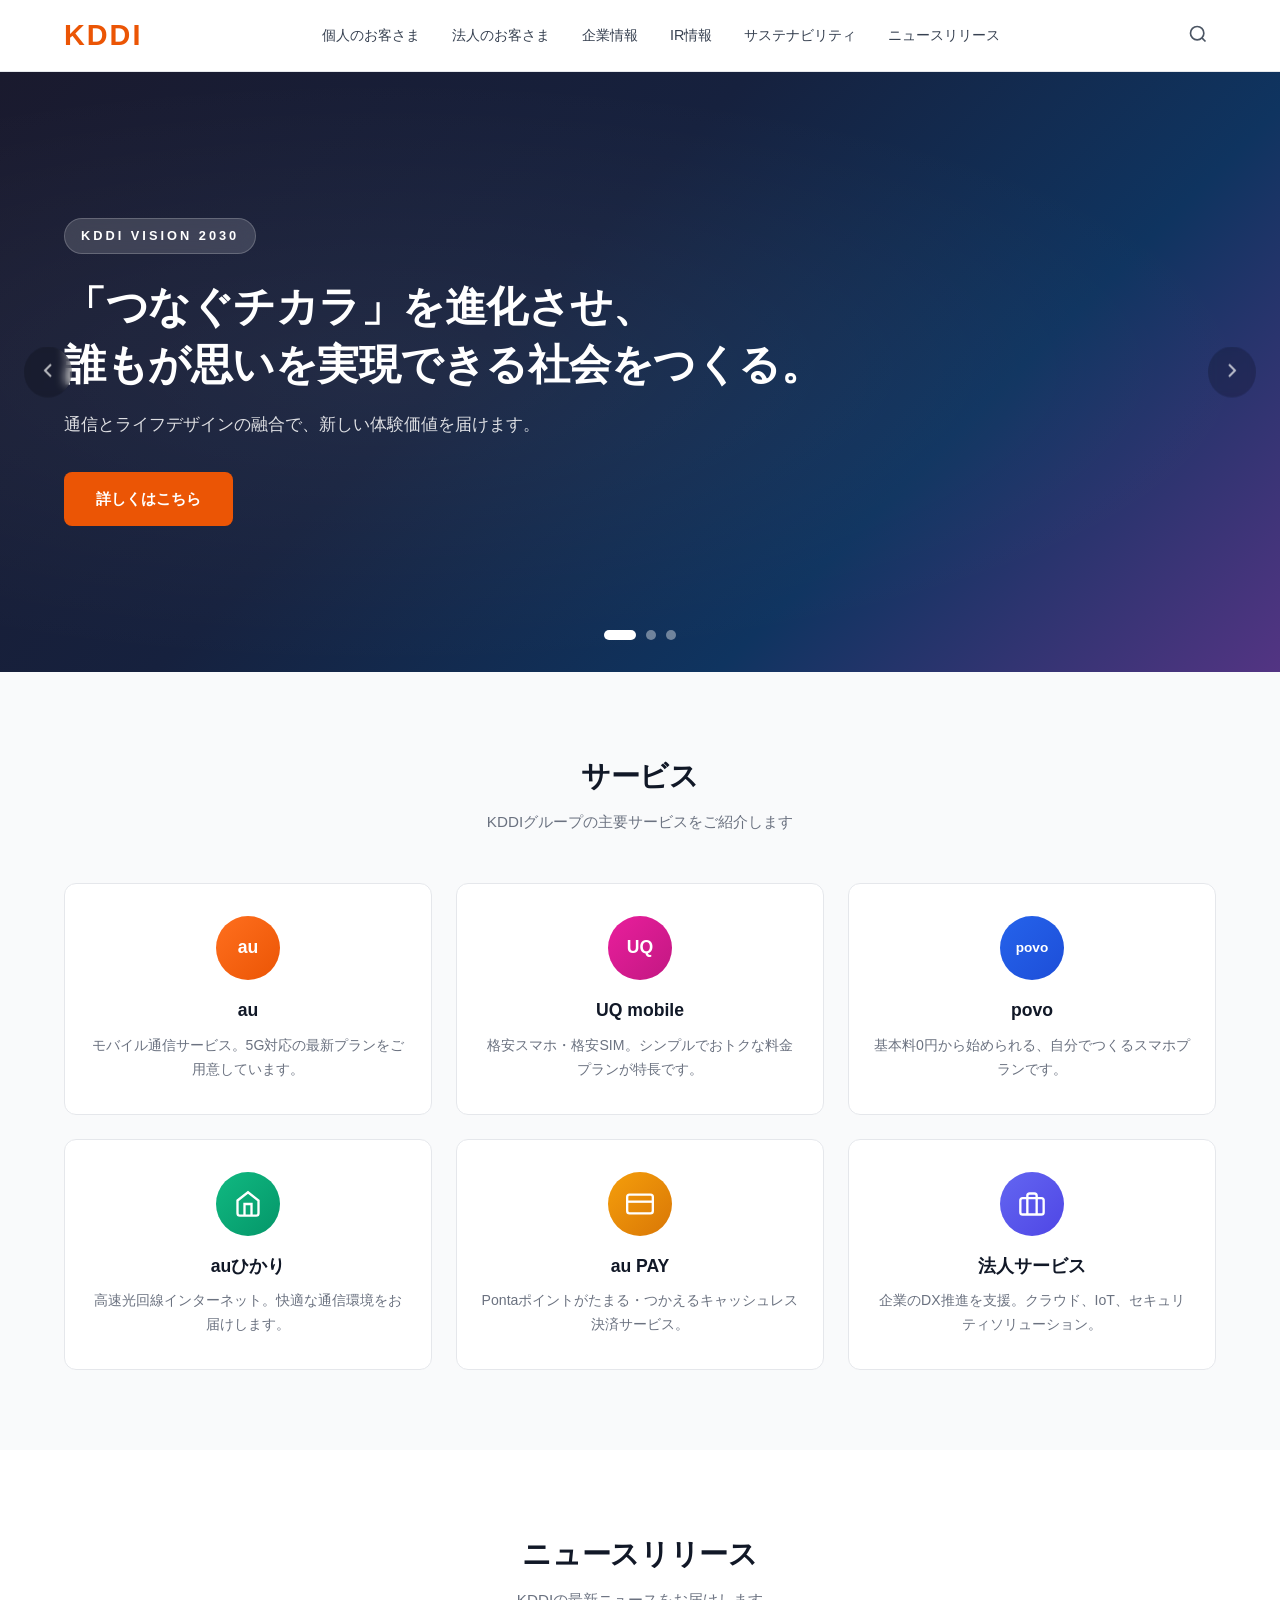
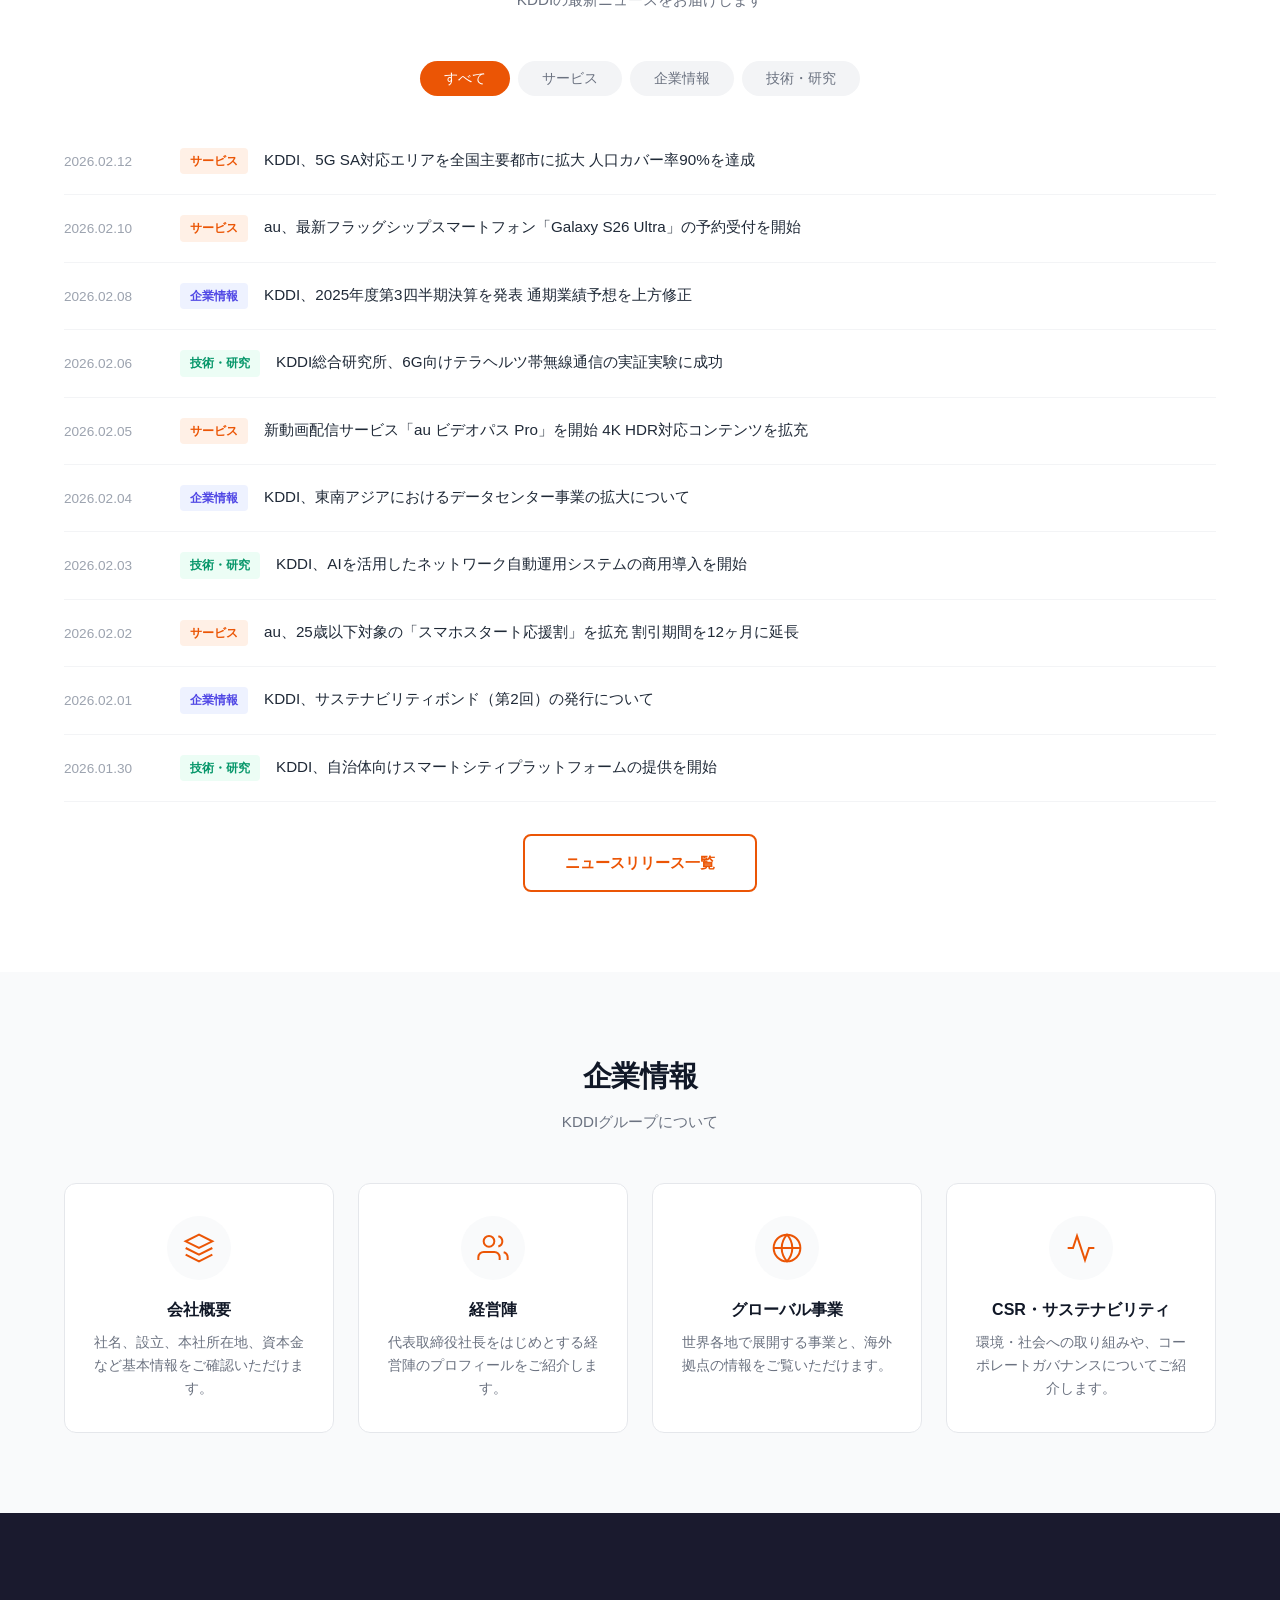
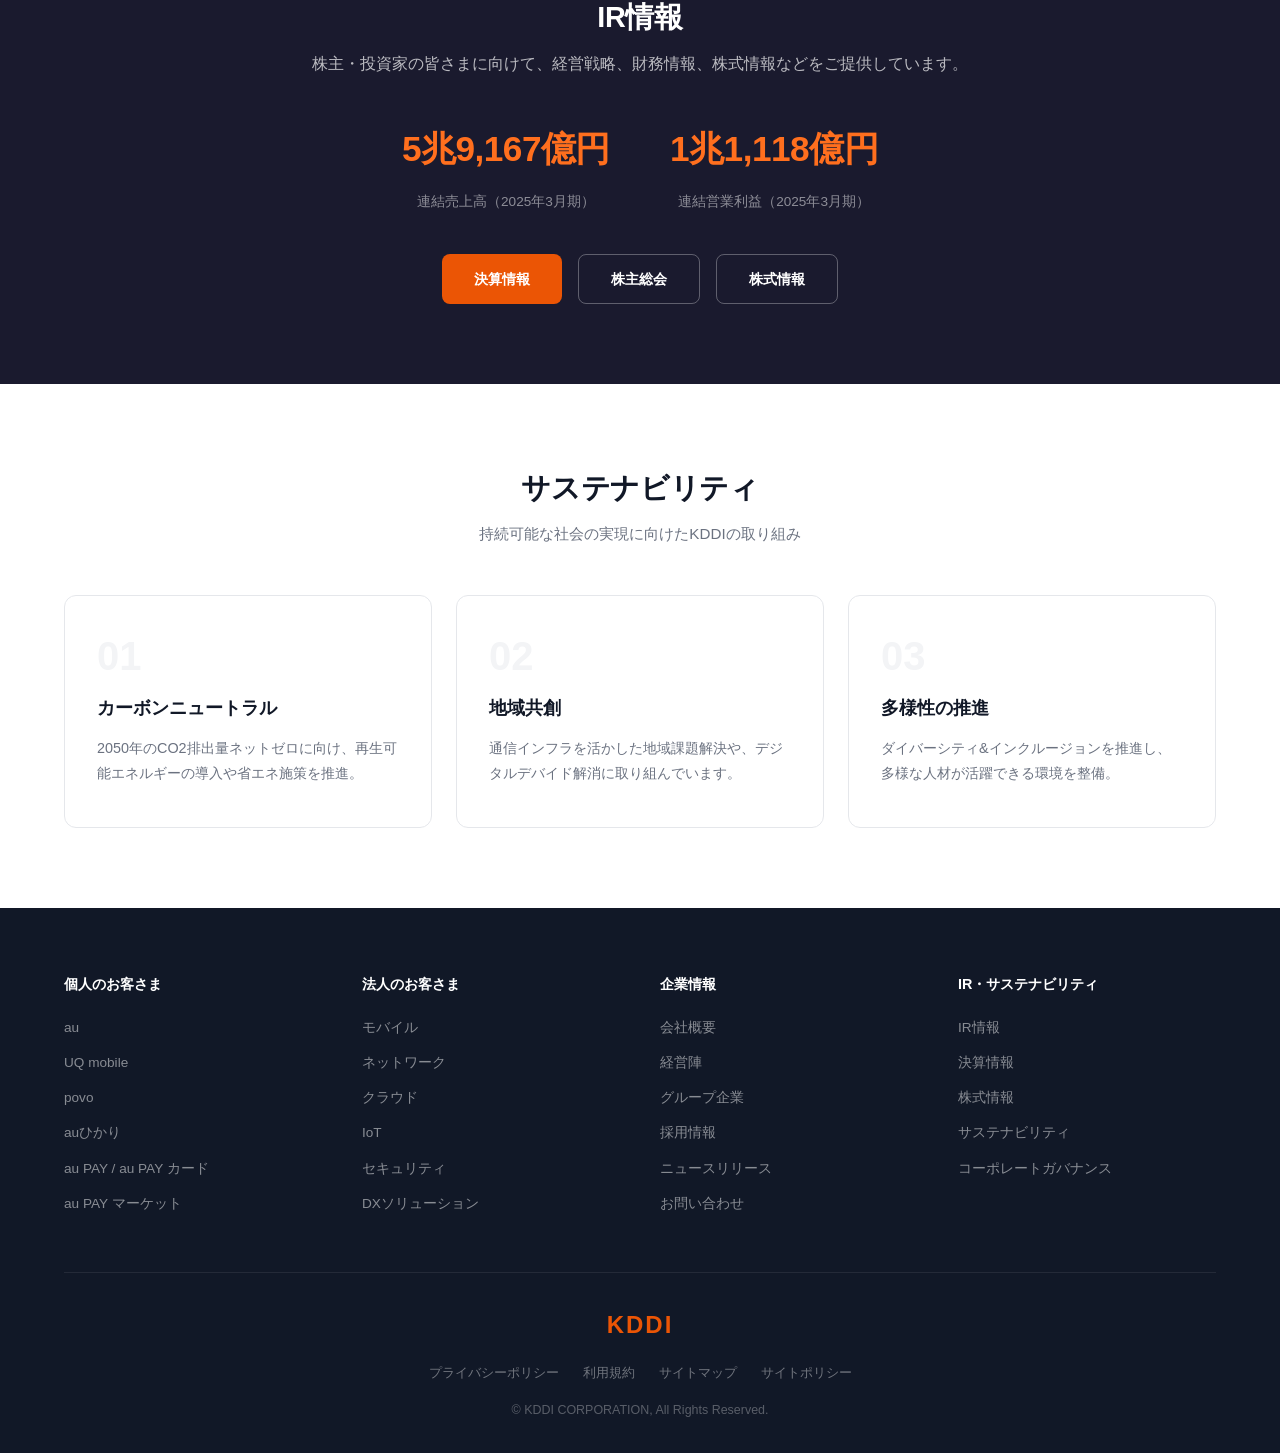
==== commit 6b785c08: "KDDIコーポレートホームページを作成 TelecomWatchニュースアプリからKDDI株式会社の企業ホームページに全面刷新。 ヘッダーナビゲーション、ヒーロースライダー、サービス紹介（au/UQ/" ====
--- a/index.html
+++ b/index.html
@@ -3,105 +3,326 @@
 <head>
   <meta charset="UTF-8">
   <meta name="viewport" content="width=device-width, initial-scale=1.0">
-  <title>TelecomWatch - 通信キャリアニュース</title>
+  <title>KDDI株式会社</title>
   <link rel="stylesheet" href="style.css">
 </head>
 <body>
-  <div id="app">
-    <!-- Sidebar -->
-    <aside class="sidebar" id="sidebar">
-      <div class="sidebar-header">
-        <div class="logo">
-          <span class="logo-icon">T</span>
-          <span class="logo-text">TelecomWatch</span>
-        </div>
-      </div>
-      <nav class="sidebar-nav">
-        <button class="nav-item active" data-filter="all">
-          <svg width="20" height="20" viewBox="0 0 24 24" fill="none" stroke="currentColor" stroke-width="2"><rect x="3" y="3" width="7" height="7" rx="1"/><rect x="14" y="3" width="7" height="7" rx="1"/><rect x="3" y="14" width="7" height="7" rx="1"/><rect x="14" y="14" width="7" height="7" rx="1"/></svg>
-          <span>すべてのニュース</span>
+  <!-- Header -->
+  <header class="header">
+    <div class="header-inner">
+      <div class="header-left">
+        <a href="#" class="logo" aria-label="KDDI">
+          <span class="logo-mark">KDDI</span>
+        </a>
+      </div>
+      <nav class="header-nav" id="headerNav">
+        <ul class="nav-list">
+          <li class="nav-list-item has-dropdown">
+            <a href="#" class="nav-link">個人のお客さま</a>
+            <div class="dropdown">
+              <a href="#" class="dropdown-link">au</a>
+              <a href="#" class="dropdown-link">UQ mobile</a>
+              <a href="#" class="dropdown-link">povo</a>
+              <a href="#" class="dropdown-link">auひかり</a>
+              <a href="#" class="dropdown-link">au PAY</a>
+            </div>
+          </li>
+          <li class="nav-list-item has-dropdown">
+            <a href="#" class="nav-link">法人のお客さま</a>
+            <div class="dropdown">
+              <a href="#" class="dropdown-link">モバイル</a>
+              <a href="#" class="dropdown-link">ネットワーク</a>
+              <a href="#" class="dropdown-link">クラウド</a>
+              <a href="#" class="dropdown-link">IoT</a>
+              <a href="#" class="dropdown-link">セキュリティ</a>
+            </div>
+          </li>
+          <li class="nav-list-item"><a href="#corporate" class="nav-link">企業情報</a></li>
+          <li class="nav-list-item"><a href="#ir" class="nav-link">IR情報</a></li>
+          <li class="nav-list-item"><a href="#sustainability" class="nav-link">サステナビリティ</a></li>
+          <li class="nav-list-item"><a href="#news" class="nav-link">ニュースリリース</a></li>
+        </ul>
+      </nav>
+      <div class="header-right">
+        <button class="search-toggle" id="searchToggle" aria-label="検索">
+          <svg width="20" height="20" viewBox="0 0 24 24" fill="none" stroke="currentColor" stroke-width="2"><circle cx="11" cy="11" r="8"/><line x1="21" y1="21" x2="16.65" y2="16.65"/></svg>
         </button>
-        <button class="nav-item" data-filter="docomo">
-          <span class="carrier-dot" style="background: #c41e3a"></span>
-          <span>NTTドコモ</span>
+        <button class="menu-toggle" id="menuToggle" aria-label="メニュー">
+          <span class="menu-bar"></span>
+          <span class="menu-bar"></span>
+          <span class="menu-bar"></span>
         </button>
-        <button class="nav-item" data-filter="au">
-          <span class="carrier-dot" style="background: #ee7800"></span>
-          <span>au / KDDI</span>
+      </div>
+    </div>
+    <!-- Search Overlay -->
+    <div class="search-overlay" id="searchOverlay">
+      <div class="search-overlay-inner">
+        <input type="text" class="search-overlay-input" placeholder="キーワードを入力してください" id="searchInput">
+        <button class="search-overlay-close" id="searchClose" aria-label="閉じる">
+          <svg width="24" height="24" viewBox="0 0 24 24" fill="none" stroke="currentColor" stroke-width="2"><line x1="18" y1="6" x2="6" y2="18"/><line x1="6" y1="6" x2="18" y2="18"/></svg>
         </button>
-        <button class="nav-item" data-filter="softbank">
-          <span class="carrier-dot" style="background: #001c58"></span>
-          <span>ソフトバンク</span>
-        </button>
-        <button class="nav-item" data-filter="rakuten">
-          <span class="carrier-dot" style="background: #bf0000"></span>
-          <span>楽天モバイル</span>
-        </button>
-        <div class="nav-divider"></div>
-        <button class="nav-item" data-filter="bookmarks">
-          <svg width="20" height="20" viewBox="0 0 24 24" fill="none" stroke="currentColor" stroke-width="2"><path d="M19 21l-7-5-7 5V5a2 2 0 0 1 2-2h10a2 2 0 0 1 2 2z"/></svg>
-          <span>ブックマーク</span>
-          <span class="badge" id="bookmarkCount">0</span>
-        </button>
-      </nav>
-      <div class="sidebar-footer">
-        <div class="last-updated" id="lastUpdated"></div>
-      </div>
-    </aside>
-
-    <!-- Main Content -->
-    <main class="main-content">
-      <!-- Header -->
-      <header class="header">
-        <button class="menu-toggle" id="menuToggle">
-          <svg width="24" height="24" viewBox="0 0 24 24" fill="none" stroke="currentColor" stroke-width="2"><line x1="3" y1="12" x2="21" y2="12"/><line x1="3" y1="6" x2="21" y2="6"/><line x1="3" y1="18" x2="21" y2="18"/></svg>
-        </button>
-        <h1 class="page-title" id="pageTitle">すべてのニュース</h1>
-        <div class="header-actions">
-          <div class="search-box">
-            <svg width="18" height="18" viewBox="0 0 24 24" fill="none" stroke="currentColor" stroke-width="2"><circle cx="11" cy="11" r="8"/><line x1="21" y1="21" x2="16.65" y2="16.65"/></svg>
-            <input type="text" placeholder="ニュースを検索..." id="searchInput" class="search-input">
-          </div>
-        </div>
-      </header>
-
-      <!-- Category Filter -->
-      <div class="category-bar" id="categoryBar">
-        <button class="category-chip active" data-category="all">すべて</button>
-        <button class="category-chip" data-category="plan">料金プラン</button>
-        <button class="category-chip" data-category="5g">5G / 通信</button>
-        <button class="category-chip" data-category="service">新サービス</button>
-        <button class="category-chip" data-category="trouble">障害情報</button>
-        <button class="category-chip" data-category="device">端末</button>
-        <button class="category-chip" data-category="business">経営・業績</button>
-      </div>
-
-      <!-- News Feed -->
-      <section class="news-feed" id="newsFeed"></section>
-
-      <!-- Empty State -->
-      <div class="empty-state" id="emptyState" style="display: none;">
-        <div class="empty-state-icon">
-          <svg width="64" height="64" viewBox="0 0 24 24" fill="none" stroke="currentColor" stroke-width="1.5"><circle cx="11" cy="11" r="8"/><line x1="21" y1="21" x2="16.65" y2="16.65"/></svg>
-        </div>
-        <h3>ニュースが見つかりません</h3>
-        <p>検索条件やフィルターを変更してみてください</p>
-      </div>
-    </main>
-  </div>
-
-  <!-- Article Detail Modal -->
-  <div class="modal-overlay" id="modalOverlay">
-    <div class="modal" id="modal">
-      <div class="modal-header">
-        <button class="modal-close" id="modalClose">&times;</button>
-      </div>
-      <div class="modal-body" id="modalBody"></div>
-    </div>
-  </div>
-
-  <!-- Toast -->
-  <div class="toast-container" id="toastContainer"></div>
+      </div>
+    </div>
+  </header>
+
+  <!-- Hero Section -->
+  <section class="hero" id="hero">
+    <div class="hero-slider" id="heroSlider">
+      <div class="hero-slide active" data-slide="0">
+        <div class="hero-slide-bg hero-bg-1"></div>
+        <div class="hero-slide-content">
+          <span class="hero-label">KDDI VISION 2030</span>
+          <h2 class="hero-title">「つなぐチカラ」を進化させ、<br>誰もが思いを実現できる社会をつくる。</h2>
+          <p class="hero-description">通信とライフデザインの融合で、新しい体験価値を届けます。</p>
+          <a href="#" class="hero-cta">詳しくはこちら</a>
+        </div>
+      </div>
+      <div class="hero-slide" data-slide="1">
+        <div class="hero-slide-bg hero-bg-2"></div>
+        <div class="hero-slide-content">
+          <span class="hero-label">5G / 6G</span>
+          <h2 class="hero-title">次世代通信で、<br>社会の可能性を広げる。</h2>
+          <p class="hero-description">5G SAの全国展開と6G研究開発を推進しています。</p>
+          <a href="#" class="hero-cta">通信・インフラ事業</a>
+        </div>
+      </div>
+      <div class="hero-slide" data-slide="2">
+        <div class="hero-slide-bg hero-bg-3"></div>
+        <div class="hero-slide-content">
+          <span class="hero-label">サステナビリティ</span>
+          <h2 class="hero-title">カーボンニュートラルの<br>実現に向けて。</h2>
+          <p class="hero-description">2050年のCO2排出量実質ゼロを目指し、取り組みを加速します。</p>
+          <a href="#" class="hero-cta">サステナビリティ</a>
+        </div>
+      </div>
+    </div>
+    <div class="hero-controls">
+      <button class="hero-dot active" data-slide="0" aria-label="スライド1"></button>
+      <button class="hero-dot" data-slide="1" aria-label="スライド2"></button>
+      <button class="hero-dot" data-slide="2" aria-label="スライド3"></button>
+    </div>
+    <button class="hero-arrow hero-arrow-prev" id="heroPrev" aria-label="前へ">
+      <svg width="24" height="24" viewBox="0 0 24 24" fill="none" stroke="currentColor" stroke-width="2"><polyline points="15 18 9 12 15 6"/></svg>
+    </button>
+    <button class="hero-arrow hero-arrow-next" id="heroNext" aria-label="次へ">
+      <svg width="24" height="24" viewBox="0 0 24 24" fill="none" stroke="currentColor" stroke-width="2"><polyline points="9 18 15 12 9 6"/></svg>
+    </button>
+  </section>
+
+  <!-- Services Section -->
+  <section class="services" id="services">
+    <div class="container">
+      <h2 class="section-title">サービス</h2>
+      <p class="section-subtitle">KDDIグループの主要サービスをご紹介します</p>
+      <div class="services-grid">
+        <a href="#" class="service-card">
+          <div class="service-icon service-icon-au">au</div>
+          <h3 class="service-name">au</h3>
+          <p class="service-desc">モバイル通信サービス。5G対応の最新プランをご用意しています。</p>
+        </a>
+        <a href="#" class="service-card">
+          <div class="service-icon service-icon-uq">UQ</div>
+          <h3 class="service-name">UQ mobile</h3>
+          <p class="service-desc">格安スマホ・格安SIM。シンプルでおトクな料金プランが特長です。</p>
+        </a>
+        <a href="#" class="service-card">
+          <div class="service-icon service-icon-povo">povo</div>
+          <h3 class="service-name">povo</h3>
+          <p class="service-desc">基本料0円から始められる、自分でつくるスマホプランです。</p>
+        </a>
+        <a href="#" class="service-card">
+          <div class="service-icon service-icon-hikari">
+            <svg width="28" height="28" viewBox="0 0 24 24" fill="none" stroke="currentColor" stroke-width="2"><path d="M3 9l9-7 9 7v11a2 2 0 0 1-2 2H5a2 2 0 0 1-2-2z"/><polyline points="9 22 9 12 15 12 15 22"/></svg>
+          </div>
+          <h3 class="service-name">auひかり</h3>
+          <p class="service-desc">高速光回線インターネット。快適な通信環境をお届けします。</p>
+        </a>
+        <a href="#" class="service-card">
+          <div class="service-icon service-icon-pay">
+            <svg width="28" height="28" viewBox="0 0 24 24" fill="none" stroke="currentColor" stroke-width="2"><rect x="1" y="4" width="22" height="16" rx="2" ry="2"/><line x1="1" y1="10" x2="23" y2="10"/></svg>
+          </div>
+          <h3 class="service-name">au PAY</h3>
+          <p class="service-desc">Pontaポイントがたまる・つかえるキャッシュレス決済サービス。</p>
+        </a>
+        <a href="#" class="service-card">
+          <div class="service-icon service-icon-biz">
+            <svg width="28" height="28" viewBox="0 0 24 24" fill="none" stroke="currentColor" stroke-width="2"><rect x="2" y="7" width="20" height="14" rx="2" ry="2"/><path d="M16 21V5a2 2 0 0 0-2-2h-4a2 2 0 0 0-2 2v16"/></svg>
+          </div>
+          <h3 class="service-name">法人サービス</h3>
+          <p class="service-desc">企業のDX推進を支援。クラウド、IoT、セキュリティソリューション。</p>
+        </a>
+      </div>
+    </div>
+  </section>
+
+  <!-- News Section -->
+  <section class="news-section" id="news">
+    <div class="container">
+      <h2 class="section-title">ニュースリリース</h2>
+      <p class="section-subtitle">KDDIの最新ニュースをお届けします</p>
+      <div class="news-tabs">
+        <button class="news-tab active" data-tab="all">すべて</button>
+        <button class="news-tab" data-tab="service">サービス</button>
+        <button class="news-tab" data-tab="corporate">企業情報</button>
+        <button class="news-tab" data-tab="tech">技術・研究</button>
+      </div>
+      <div class="news-list" id="newsList"></div>
+      <div class="news-more">
+        <a href="#" class="btn-more">ニュースリリース一覧</a>
+      </div>
+    </div>
+  </section>
+
+  <!-- Corporate Section -->
+  <section class="corporate" id="corporate">
+    <div class="container">
+      <h2 class="section-title">企業情報</h2>
+      <p class="section-subtitle">KDDIグループについて</p>
+      <div class="corporate-grid">
+        <a href="#" class="corporate-card">
+          <div class="corporate-card-icon">
+            <svg width="32" height="32" viewBox="0 0 24 24" fill="none" stroke="currentColor" stroke-width="1.5"><path d="M12 2L2 7l10 5 10-5-10-5z"/><path d="M2 17l10 5 10-5"/><path d="M2 12l10 5 10-5"/></svg>
+          </div>
+          <h3 class="corporate-card-title">会社概要</h3>
+          <p class="corporate-card-desc">社名、設立、本社所在地、資本金など基本情報をご確認いただけます。</p>
+        </a>
+        <a href="#" class="corporate-card">
+          <div class="corporate-card-icon">
+            <svg width="32" height="32" viewBox="0 0 24 24" fill="none" stroke="currentColor" stroke-width="1.5"><path d="M17 21v-2a4 4 0 0 0-4-4H5a4 4 0 0 0-4 4v2"/><circle cx="9" cy="7" r="4"/><path d="M23 21v-2a4 4 0 0 0-3-3.87"/><path d="M16 3.13a4 4 0 0 1 0 7.75"/></svg>
+          </div>
+          <h3 class="corporate-card-title">経営陣</h3>
+          <p class="corporate-card-desc">代表取締役社長をはじめとする経営陣のプロフィールをご紹介します。</p>
+        </a>
+        <a href="#" class="corporate-card">
+          <div class="corporate-card-icon">
+            <svg width="32" height="32" viewBox="0 0 24 24" fill="none" stroke="currentColor" stroke-width="1.5"><circle cx="12" cy="12" r="10"/><line x1="2" y1="12" x2="22" y2="12"/><path d="M12 2a15.3 15.3 0 0 1 4 10 15.3 15.3 0 0 1-4 10 15.3 15.3 0 0 1-4-10 15.3 15.3 0 0 1 4-10z"/></svg>
+          </div>
+          <h3 class="corporate-card-title">グローバル事業</h3>
+          <p class="corporate-card-desc">世界各地で展開する事業と、海外拠点の情報をご覧いただけます。</p>
+        </a>
+        <a href="#" class="corporate-card">
+          <div class="corporate-card-icon">
+            <svg width="32" height="32" viewBox="0 0 24 24" fill="none" stroke="currentColor" stroke-width="1.5"><path d="M22 12h-4l-3 9L9 3l-3 9H2"/></svg>
+          </div>
+          <h3 class="corporate-card-title">CSR・サステナビリティ</h3>
+          <p class="corporate-card-desc">環境・社会への取り組みや、コーポレートガバナンスについてご紹介します。</p>
+        </a>
+      </div>
+    </div>
+  </section>
+
+  <!-- IR Section -->
+  <section class="ir-section" id="ir">
+    <div class="container">
+      <div class="ir-inner">
+        <div class="ir-content">
+          <h2 class="section-title section-title-light">IR情報</h2>
+          <p class="ir-description">株主・投資家の皆さまに向けて、経営戦略、財務情報、株式情報などをご提供しています。</p>
+          <div class="ir-highlights">
+            <div class="ir-highlight">
+              <span class="ir-highlight-value" id="irRevenue">5兆9,167億円</span>
+              <span class="ir-highlight-label">連結売上高（2025年3月期）</span>
+            </div>
+            <div class="ir-highlight">
+              <span class="ir-highlight-value" id="irProfit">1兆1,118億円</span>
+              <span class="ir-highlight-label">連結営業利益（2025年3月期）</span>
+            </div>
+          </div>
+          <div class="ir-links">
+            <a href="#" class="btn-ir">決算情報</a>
+            <a href="#" class="btn-ir btn-ir-outline">株主総会</a>
+            <a href="#" class="btn-ir btn-ir-outline">株式情報</a>
+          </div>
+        </div>
+      </div>
+    </div>
+  </section>
+
+  <!-- Sustainability Section -->
+  <section class="sustainability" id="sustainability">
+    <div class="container">
+      <h2 class="section-title">サステナビリティ</h2>
+      <p class="section-subtitle">持続可能な社会の実現に向けたKDDIの取り組み</p>
+      <div class="sustainability-grid">
+        <div class="sustainability-card">
+          <div class="sustainability-card-number">01</div>
+          <h3 class="sustainability-card-title">カーボンニュートラル</h3>
+          <p class="sustainability-card-desc">2050年のCO2排出量ネットゼロに向け、再生可能エネルギーの導入や省エネ施策を推進。</p>
+        </div>
+        <div class="sustainability-card">
+          <div class="sustainability-card-number">02</div>
+          <h3 class="sustainability-card-title">地域共創</h3>
+          <p class="sustainability-card-desc">通信インフラを活かした地域課題解決や、デジタルデバイド解消に取り組んでいます。</p>
+        </div>
+        <div class="sustainability-card">
+          <div class="sustainability-card-number">03</div>
+          <h3 class="sustainability-card-title">多様性の推進</h3>
+          <p class="sustainability-card-desc">ダイバーシティ&インクルージョンを推進し、多様な人材が活躍できる環境を整備。</p>
+        </div>
+      </div>
+    </div>
+  </section>
+
+  <!-- Footer -->
+  <footer class="footer">
+    <div class="container">
+      <div class="footer-grid">
+        <div class="footer-col">
+          <h4 class="footer-heading">個人のお客さま</h4>
+          <ul class="footer-links">
+            <li><a href="#">au</a></li>
+            <li><a href="#">UQ mobile</a></li>
+            <li><a href="#">povo</a></li>
+            <li><a href="#">auひかり</a></li>
+            <li><a href="#">au PAY / au PAY カード</a></li>
+            <li><a href="#">au PAY マーケット</a></li>
+          </ul>
+        </div>
+        <div class="footer-col">
+          <h4 class="footer-heading">法人のお客さま</h4>
+          <ul class="footer-links">
+            <li><a href="#">モバイル</a></li>
+            <li><a href="#">ネットワーク</a></li>
+            <li><a href="#">クラウド</a></li>
+            <li><a href="#">IoT</a></li>
+            <li><a href="#">セキュリティ</a></li>
+            <li><a href="#">DXソリューション</a></li>
+          </ul>
+        </div>
+        <div class="footer-col">
+          <h4 class="footer-heading">企業情報</h4>
+          <ul class="footer-links">
+            <li><a href="#">会社概要</a></li>
+            <li><a href="#">経営陣</a></li>
+            <li><a href="#">グループ企業</a></li>
+            <li><a href="#">採用情報</a></li>
+            <li><a href="#">ニュースリリース</a></li>
+            <li><a href="#">お問い合わせ</a></li>
+          </ul>
+        </div>
+        <div class="footer-col">
+          <h4 class="footer-heading">IR・サステナビリティ</h4>
+          <ul class="footer-links">
+            <li><a href="#">IR情報</a></li>
+            <li><a href="#">決算情報</a></li>
+            <li><a href="#">株式情報</a></li>
+            <li><a href="#">サステナビリティ</a></li>
+            <li><a href="#">コーポレートガバナンス</a></li>
+          </ul>
+        </div>
+      </div>
+      <div class="footer-bottom">
+        <div class="footer-logo">KDDI</div>
+        <div class="footer-legal">
+          <a href="#">プライバシーポリシー</a>
+          <a href="#">利用規約</a>
+          <a href="#">サイトマップ</a>
+          <a href="#">サイトポリシー</a>
+        </div>
+        <p class="footer-copyright">&copy; KDDI CORPORATION, All Rights Reserved.</p>
+      </div>
+    </div>
+  </footer>
 
   <script src="app.js"></script>
 </body>
--- a/style.css
+++ b/style.css
@@ -1,57 +1,42 @@
 /* ============================================
-   TelecomWatch - Telecom Carrier News App Styles
+   KDDI Corporate Homepage Styles
    ============================================ */
 
 /* --- CSS Variables --- */
 :root {
-  --primary: #0ea5e9;
-  --primary-light: #38bdf8;
-  --primary-dark: #0284c7;
-  --primary-bg: #f0f9ff;
-
-  --docomo: #c41e3a;
-  --au: #ee7800;
-  --softbank: #001c58;
-  --rakuten: #bf0000;
-
-  --success: #10b981;
-  --success-bg: #d1fae5;
-  --danger: #ef4444;
-  --danger-bg: #fee2e2;
-  --warning: #f59e0b;
-  --warning-bg: #fef3c7;
-  --info: #6366f1;
-  --info-bg: #eef2ff;
-
-  --bg: #f1f5f9;
-  --bg-card: #ffffff;
-  --bg-sidebar: #0f172a;
-  --bg-sidebar-hover: #1e293b;
-  --bg-input: #f1f5f9;
-
-  --text: #0f172a;
-  --text-secondary: #64748b;
-  --text-muted: #94a3b8;
-  --text-sidebar: #94a3b8;
-  --text-sidebar-active: #ffffff;
-
-  --border: #e2e8f0;
-  --border-focus: #0ea5e9;
-
-  --radius-sm: 6px;
-  --radius: 10px;
-  --radius-lg: 16px;
-  --radius-xl: 20px;
-
-  --shadow-sm: 0 1px 2px rgba(0,0,0,0.04);
-  --shadow: 0 4px 6px -1px rgba(0,0,0,0.06), 0 2px 4px -2px rgba(0,0,0,0.04);
-  --shadow-lg: 0 10px 15px -3px rgba(0,0,0,0.07), 0 4px 6px -4px rgba(0,0,0,0.03);
-  --shadow-xl: 0 20px 25px -5px rgba(0,0,0,0.1), 0 8px 10px -6px rgba(0,0,0,0.04);
-
-  --sidebar-width: 260px;
-  --header-height: 70px;
-
-  --transition: 0.2s cubic-bezier(0.4, 0, 0.2, 1);
+  --kddi-primary: #eb5505;
+  --kddi-primary-dark: #d04a04;
+  --kddi-primary-light: #ff6f1e;
+  --kddi-secondary: #1a1a2e;
+  --kddi-accent: #0066cc;
+
+  --white: #ffffff;
+  --gray-50: #f9fafb;
+  --gray-100: #f3f4f6;
+  --gray-200: #e5e7eb;
+  --gray-300: #d1d5db;
+  --gray-400: #9ca3af;
+  --gray-500: #6b7280;
+  --gray-600: #4b5563;
+  --gray-700: #374151;
+  --gray-800: #1f2937;
+  --gray-900: #111827;
+
+  --radius-sm: 4px;
+  --radius: 8px;
+  --radius-lg: 12px;
+  --radius-xl: 16px;
+
+  --shadow-sm: 0 1px 2px rgba(0, 0, 0, 0.05);
+  --shadow: 0 4px 6px -1px rgba(0, 0, 0, 0.08), 0 2px 4px -2px rgba(0, 0, 0, 0.04);
+  --shadow-lg: 0 10px 25px -5px rgba(0, 0, 0, 0.1), 0 8px 10px -6px rgba(0, 0, 0, 0.04);
+  --shadow-xl: 0 20px 40px -10px rgba(0, 0, 0, 0.15);
+
+  --transition: 0.3s cubic-bezier(0.4, 0, 0.2, 1);
+  --transition-fast: 0.15s ease;
+
+  --header-height: 72px;
+  --container-width: 1200px;
 }
 
 /* --- Reset & Base --- */
@@ -62,686 +47,1085 @@
 }
 
 html {
-  font-size: 15px;
+  font-size: 16px;
+  scroll-behavior: smooth;
   -webkit-font-smoothing: antialiased;
   -moz-osx-font-smoothing: grayscale;
 }
 
 body {
-  font-family: -apple-system, BlinkMacSystemFont, 'Segoe UI', 'Hiragino Kaku Gothic ProN', 'Noto Sans JP', sans-serif;
-  background: var(--bg);
-  color: var(--text);
-  line-height: 1.6;
+  font-family: -apple-system, BlinkMacSystemFont, 'Segoe UI', 'Hiragino Kaku Gothic ProN', 'Noto Sans JP', 'Meiryo', sans-serif;
+  color: var(--gray-800);
+  background: var(--white);
+  line-height: 1.7;
+}
+
+a {
+  text-decoration: none;
+  color: inherit;
+}
+
+ul {
+  list-style: none;
+}
+
+img {
+  max-width: 100%;
+  height: auto;
+}
+
+button {
+  cursor: pointer;
+  border: none;
+  background: none;
+  font-family: inherit;
+}
+
+/* --- Container --- */
+.container {
+  max-width: var(--container-width);
+  margin: 0 auto;
+  padding: 0 24px;
+}
+
+/* --- Header --- */
+.header {
+  position: fixed;
+  top: 0;
+  left: 0;
+  right: 0;
+  height: var(--header-height);
+  background: var(--white);
+  border-bottom: 1px solid var(--gray-200);
+  z-index: 1000;
+  transition: box-shadow var(--transition);
+}
+
+.header.scrolled {
+  box-shadow: var(--shadow);
+}
+
+.header-inner {
+  max-width: var(--container-width);
+  margin: 0 auto;
+  padding: 0 24px;
+  height: 100%;
+  display: flex;
+  align-items: center;
+  justify-content: space-between;
+}
+
+.logo {
+  display: flex;
+  align-items: center;
+  flex-shrink: 0;
+}
+
+.logo-mark {
+  font-size: 1.8rem;
+  font-weight: 900;
+  color: var(--kddi-primary);
+  letter-spacing: 2px;
+}
+
+.header-nav {
+  display: flex;
+  align-items: center;
+  height: 100%;
+}
+
+.nav-list {
+  display: flex;
+  align-items: center;
+  height: 100%;
+  gap: 0;
+}
+
+.nav-list-item {
+  position: relative;
+  height: 100%;
+  display: flex;
+  align-items: center;
+}
+
+.nav-link {
+  display: flex;
+  align-items: center;
+  height: 100%;
+  padding: 0 16px;
+  font-size: 0.9rem;
+  font-weight: 500;
+  color: var(--gray-700);
+  transition: color var(--transition-fast);
+  white-space: nowrap;
+}
+
+.nav-link:hover {
+  color: var(--kddi-primary);
+}
+
+/* Dropdown */
+.dropdown {
+  position: absolute;
+  top: 100%;
+  left: 50%;
+  transform: translateX(-50%);
+  background: var(--white);
+  border-radius: 0 0 var(--radius) var(--radius);
+  box-shadow: var(--shadow-lg);
+  padding: 12px 0;
+  min-width: 180px;
+  opacity: 0;
+  visibility: hidden;
+  transition: all var(--transition-fast);
+  border-top: 3px solid var(--kddi-primary);
+}
+
+.has-dropdown:hover .dropdown {
+  opacity: 1;
+  visibility: visible;
+}
+
+.dropdown-link {
+  display: block;
+  padding: 10px 24px;
+  font-size: 0.88rem;
+  color: var(--gray-700);
+  transition: all var(--transition-fast);
+}
+
+.dropdown-link:hover {
+  background: var(--gray-50);
+  color: var(--kddi-primary);
+}
+
+.header-right {
+  display: flex;
+  align-items: center;
+  gap: 8px;
+}
+
+.search-toggle {
+  padding: 8px;
+  border-radius: var(--radius-sm);
+  color: var(--gray-600);
+  transition: all var(--transition-fast);
+}
+
+.search-toggle:hover {
+  background: var(--gray-100);
+  color: var(--kddi-primary);
+}
+
+.menu-toggle {
+  display: none;
+  flex-direction: column;
+  gap: 5px;
+  padding: 8px;
+}
+
+.menu-bar {
+  width: 24px;
+  height: 2px;
+  background: var(--gray-700);
+  border-radius: 1px;
+  transition: all var(--transition);
+}
+
+.menu-toggle.active .menu-bar:nth-child(1) {
+  transform: rotate(45deg) translate(5px, 5px);
+}
+
+.menu-toggle.active .menu-bar:nth-child(2) {
+  opacity: 0;
+}
+
+.menu-toggle.active .menu-bar:nth-child(3) {
+  transform: rotate(-45deg) translate(5px, -5px);
+}
+
+/* Search Overlay */
+.search-overlay {
+  position: absolute;
+  top: 100%;
+  left: 0;
+  right: 0;
+  background: var(--white);
+  border-bottom: 1px solid var(--gray-200);
+  padding: 24px 0;
+  opacity: 0;
+  visibility: hidden;
+  transform: translateY(-10px);
+  transition: all var(--transition);
+  box-shadow: var(--shadow-lg);
+}
+
+.search-overlay.active {
+  opacity: 1;
+  visibility: visible;
+  transform: translateY(0);
+}
+
+.search-overlay-inner {
+  max-width: var(--container-width);
+  margin: 0 auto;
+  padding: 0 24px;
+  display: flex;
+  align-items: center;
+  gap: 16px;
+}
+
+.search-overlay-input {
+  flex: 1;
+  font-size: 1.1rem;
+  padding: 12px 0;
+  border: none;
+  border-bottom: 2px solid var(--gray-300);
+  outline: none;
+  font-family: inherit;
+  transition: border-color var(--transition);
+}
+
+.search-overlay-input:focus {
+  border-color: var(--kddi-primary);
+}
+
+.search-overlay-close {
+  color: var(--gray-400);
+  padding: 8px;
+  transition: color var(--transition-fast);
+}
+
+.search-overlay-close:hover {
+  color: var(--gray-700);
+}
+
+/* --- Hero Section --- */
+.hero {
+  position: relative;
+  height: 600px;
+  margin-top: var(--header-height);
   overflow: hidden;
-  height: 100vh;
-}
-
-/* --- Layout --- */
-#app {
-  display: flex;
-  height: 100vh;
-}
-
-/* --- Sidebar --- */
-.sidebar {
-  width: var(--sidebar-width);
-  background: var(--bg-sidebar);
+}
+
+.hero-slider {
+  position: relative;
+  width: 100%;
+  height: 100%;
+}
+
+.hero-slide {
+  position: absolute;
+  inset: 0;
+  opacity: 0;
+  transition: opacity 0.8s ease;
+}
+
+.hero-slide.active {
+  opacity: 1;
+}
+
+.hero-slide-bg {
+  position: absolute;
+  inset: 0;
+}
+
+.hero-bg-1 {
+  background: linear-gradient(135deg, #1a1a2e 0%, #16213e 40%, #0f3460 70%, #533483 100%);
+}
+
+.hero-bg-2 {
+  background: linear-gradient(135deg, #0f3460 0%, #16213e 30%, #1a1a2e 60%, #e94560 100%);
+}
+
+.hero-bg-3 {
+  background: linear-gradient(135deg, #2d6a4f 0%, #1b4332 30%, #081c15 60%, #40916c 100%);
+}
+
+.hero-slide-bg::after {
+  content: '';
+  position: absolute;
+  inset: 0;
+  background: radial-gradient(ellipse at 30% 50%, rgba(255, 255, 255, 0.05) 0%, transparent 70%);
+}
+
+.hero-slide-content {
+  position: relative;
+  z-index: 2;
+  max-width: var(--container-width);
+  margin: 0 auto;
+  padding: 0 24px;
+  height: 100%;
   display: flex;
   flex-direction: column;
-  position: fixed;
-  height: 100vh;
-  z-index: 100;
-  transition: transform var(--transition);
-}
-
-.sidebar-header {
-  padding: 24px 20px;
-  border-bottom: 1px solid rgba(255,255,255,0.06);
-}
-
-.logo {
-  display: flex;
-  align-items: center;
-  gap: 12px;
-}
-
-.logo-icon {
-  width: 40px;
-  height: 40px;
-  background: linear-gradient(135deg, var(--primary-light), var(--primary));
+  justify-content: center;
+  color: var(--white);
+}
+
+.hero-label {
+  display: inline-block;
+  font-size: 0.8rem;
+  font-weight: 700;
+  letter-spacing: 3px;
+  text-transform: uppercase;
+  padding: 6px 16px;
+  background: rgba(255, 255, 255, 0.15);
+  backdrop-filter: blur(8px);
+  border-radius: 20px;
+  margin-bottom: 24px;
+  width: fit-content;
+  border: 1px solid rgba(255, 255, 255, 0.2);
+}
+
+.hero-title {
+  font-size: 2.6rem;
+  font-weight: 800;
+  line-height: 1.4;
+  margin-bottom: 16px;
+  letter-spacing: -0.5px;
+}
+
+.hero-description {
+  font-size: 1.05rem;
+  opacity: 0.85;
+  margin-bottom: 32px;
+  max-width: 500px;
+  line-height: 1.8;
+}
+
+.hero-cta {
+  display: inline-flex;
+  align-items: center;
+  gap: 8px;
+  padding: 14px 32px;
+  background: var(--kddi-primary);
+  color: var(--white);
   border-radius: var(--radius);
-  display: flex;
-  align-items: center;
-  justify-content: center;
-  color: white;
-  font-size: 1.2rem;
-  font-weight: 800;
-}
-
-.logo-text {
-  color: white;
-  font-size: 1.2rem;
-  font-weight: 700;
-  letter-spacing: -0.5px;
-}
-
-.sidebar-nav {
-  flex: 1;
-  padding: 16px 12px;
-  display: flex;
-  flex-direction: column;
-  gap: 4px;
-}
-
-.nav-divider {
-  height: 1px;
-  background: rgba(255,255,255,0.06);
-  margin: 8px 0;
-}
-
-.nav-item {
-  display: flex;
-  align-items: center;
-  gap: 12px;
-  padding: 12px 16px;
-  border: none;
-  background: transparent;
-  color: var(--text-sidebar);
-  font-size: 0.93rem;
-  font-weight: 500;
-  border-radius: var(--radius);
-  cursor: pointer;
+  font-size: 0.95rem;
+  font-weight: 600;
   transition: all var(--transition);
-  width: 100%;
-  text-align: left;
-}
-
-.nav-item:hover {
-  background: var(--bg-sidebar-hover);
-  color: white;
-}
-
-.nav-item.active {
-  background: var(--primary);
-  color: var(--text-sidebar-active);
-  box-shadow: 0 4px 12px rgba(14, 165, 233, 0.35);
-}
-
-.carrier-dot {
+  width: fit-content;
+}
+
+.hero-cta:hover {
+  background: var(--kddi-primary-dark);
+  transform: translateY(-2px);
+  box-shadow: 0 8px 20px rgba(235, 85, 5, 0.3);
+}
+
+.hero-controls {
+  position: absolute;
+  bottom: 32px;
+  left: 50%;
+  transform: translateX(-50%);
+  display: flex;
+  gap: 10px;
+  z-index: 10;
+}
+
+.hero-dot {
   width: 10px;
   height: 10px;
   border-radius: 50%;
-  flex-shrink: 0;
-}
-
-.badge {
-  margin-left: auto;
-  background: rgba(255,255,255,0.15);
-  padding: 1px 8px;
-  border-radius: 10px;
+  background: rgba(255, 255, 255, 0.4);
+  transition: all var(--transition);
+}
+
+.hero-dot.active {
+  background: var(--white);
+  width: 32px;
+  border-radius: 5px;
+}
+
+.hero-arrow {
+  position: absolute;
+  top: 50%;
+  transform: translateY(-50%);
+  z-index: 10;
+  padding: 12px;
+  color: rgba(255, 255, 255, 0.7);
+  background: rgba(0, 0, 0, 0.2);
+  backdrop-filter: blur(4px);
+  border-radius: 50%;
+  transition: all var(--transition);
+}
+
+.hero-arrow:hover {
+  color: var(--white);
+  background: rgba(0, 0, 0, 0.4);
+}
+
+.hero-arrow-prev {
+  left: 24px;
+}
+
+.hero-arrow-next {
+  right: 24px;
+}
+
+/* --- Section Common --- */
+.section-title {
+  font-size: 1.8rem;
+  font-weight: 800;
+  text-align: center;
+  margin-bottom: 8px;
+  letter-spacing: -0.3px;
+  color: var(--gray-900);
+}
+
+.section-title-light {
+  color: var(--white);
+}
+
+.section-subtitle {
+  text-align: center;
+  font-size: 0.95rem;
+  color: var(--gray-500);
+  margin-bottom: 48px;
+}
+
+/* --- Services Section --- */
+.services {
+  padding: 80px 0;
+  background: var(--gray-50);
+}
+
+.services-grid {
+  display: grid;
+  grid-template-columns: repeat(3, 1fr);
+  gap: 24px;
+}
+
+.service-card {
+  background: var(--white);
+  border-radius: var(--radius-lg);
+  padding: 32px 24px;
+  text-align: center;
+  transition: all var(--transition);
+  border: 1px solid var(--gray-200);
+  display: block;
+}
+
+.service-card:hover {
+  transform: translateY(-4px);
+  box-shadow: var(--shadow-lg);
+  border-color: var(--kddi-primary);
+}
+
+.service-icon {
+  width: 64px;
+  height: 64px;
+  border-radius: 50%;
+  display: flex;
+  align-items: center;
+  justify-content: center;
+  margin: 0 auto 16px;
+  font-weight: 800;
+  font-size: 1.1rem;
+}
+
+.service-icon-au {
+  background: linear-gradient(135deg, #ff6f1e, #eb5505);
+  color: var(--white);
+}
+
+.service-icon-uq {
+  background: linear-gradient(135deg, #e91e9c, #c21882);
+  color: var(--white);
+}
+
+.service-icon-povo {
+  background: linear-gradient(135deg, #2563eb, #1d4ed8);
+  color: var(--white);
+  font-size: 0.85rem;
+}
+
+.service-icon-hikari {
+  background: linear-gradient(135deg, #10b981, #059669);
+  color: var(--white);
+}
+
+.service-icon-pay {
+  background: linear-gradient(135deg, #f59e0b, #d97706);
+  color: var(--white);
+}
+
+.service-icon-biz {
+  background: linear-gradient(135deg, #6366f1, #4f46e5);
+  color: var(--white);
+}
+
+.service-name {
+  font-size: 1.1rem;
+  font-weight: 700;
+  margin-bottom: 8px;
+  color: var(--gray-900);
+}
+
+.service-desc {
+  font-size: 0.88rem;
+  color: var(--gray-500);
+  line-height: 1.7;
+}
+
+/* --- News Section --- */
+.news-section {
+  padding: 80px 0;
+}
+
+.news-tabs {
+  display: flex;
+  justify-content: center;
+  gap: 8px;
+  margin-bottom: 32px;
+}
+
+.news-tab {
+  padding: 8px 24px;
+  border-radius: 20px;
+  font-size: 0.9rem;
+  font-weight: 500;
+  color: var(--gray-500);
+  background: var(--gray-100);
+  transition: all var(--transition-fast);
+}
+
+.news-tab:hover {
+  color: var(--kddi-primary);
+  background: #fff0e6;
+}
+
+.news-tab.active {
+  background: var(--kddi-primary);
+  color: var(--white);
+}
+
+.news-list {
+  display: flex;
+  flex-direction: column;
+}
+
+.news-item {
+  display: flex;
+  align-items: flex-start;
+  gap: 16px;
+  padding: 20px 0;
+  border-bottom: 1px solid var(--gray-100);
+  transition: all var(--transition-fast);
+}
+
+.news-item:hover {
+  background: var(--gray-50);
+  padding-left: 12px;
+  padding-right: 12px;
+  border-radius: var(--radius);
+}
+
+.news-date {
+  font-size: 0.85rem;
+  color: var(--gray-400);
+  white-space: nowrap;
+  min-width: 100px;
+  padding-top: 2px;
+}
+
+.news-category {
   font-size: 0.75rem;
   font-weight: 600;
-}
-
-.nav-item.active .badge {
-  background: rgba(255,255,255,0.25);
-}
-
-.sidebar-footer {
-  padding: 16px 20px;
-  border-top: 1px solid rgba(255,255,255,0.06);
-}
-
-.last-updated {
-  color: var(--text-sidebar);
+  padding: 3px 10px;
+  border-radius: 4px;
+  white-space: nowrap;
+  flex-shrink: 0;
+}
+
+.news-category-service {
+  background: #fff0e6;
+  color: var(--kddi-primary);
+}
+
+.news-category-corporate {
+  background: #eef2ff;
+  color: #4f46e5;
+}
+
+.news-category-tech {
+  background: #ecfdf5;
+  color: #059669;
+}
+
+.news-title {
+  font-size: 0.95rem;
+  font-weight: 500;
+  color: var(--gray-800);
+  line-height: 1.6;
+  flex: 1;
+}
+
+.news-item:hover .news-title {
+  color: var(--kddi-primary);
+}
+
+.news-more {
+  text-align: center;
+  margin-top: 32px;
+}
+
+.btn-more {
+  display: inline-flex;
+  align-items: center;
+  gap: 8px;
+  padding: 14px 40px;
+  border: 2px solid var(--kddi-primary);
+  color: var(--kddi-primary);
+  border-radius: var(--radius);
+  font-size: 0.95rem;
+  font-weight: 600;
+  transition: all var(--transition);
+}
+
+.btn-more:hover {
+  background: var(--kddi-primary);
+  color: var(--white);
+}
+
+/* --- Corporate Section --- */
+.corporate {
+  padding: 80px 0;
+  background: var(--gray-50);
+}
+
+.corporate-grid {
+  display: grid;
+  grid-template-columns: repeat(4, 1fr);
+  gap: 24px;
+}
+
+.corporate-card {
+  background: var(--white);
+  border-radius: var(--radius-lg);
+  padding: 32px 24px;
+  text-align: center;
+  transition: all var(--transition);
+  border: 1px solid var(--gray-200);
+  display: block;
+}
+
+.corporate-card:hover {
+  transform: translateY(-4px);
+  box-shadow: var(--shadow-lg);
+}
+
+.corporate-card-icon {
+  width: 64px;
+  height: 64px;
+  border-radius: 50%;
+  background: var(--gray-50);
+  display: flex;
+  align-items: center;
+  justify-content: center;
+  margin: 0 auto 16px;
+  color: var(--kddi-primary);
+  transition: all var(--transition);
+}
+
+.corporate-card:hover .corporate-card-icon {
+  background: var(--kddi-primary);
+  color: var(--white);
+}
+
+.corporate-card-title {
+  font-size: 1rem;
+  font-weight: 700;
+  margin-bottom: 8px;
+  color: var(--gray-900);
+}
+
+.corporate-card-desc {
+  font-size: 0.85rem;
+  color: var(--gray-500);
+  line-height: 1.7;
+}
+
+/* --- IR Section --- */
+.ir-section {
+  padding: 80px 0;
+  background: var(--kddi-secondary);
+}
+
+.ir-inner {
+  display: flex;
+  align-items: center;
+}
+
+.ir-content {
+  width: 100%;
+}
+
+.ir-description {
+  color: rgba(255, 255, 255, 0.7);
+  font-size: 1rem;
+  text-align: center;
+  margin-bottom: 40px;
+  line-height: 1.8;
+}
+
+.ir-highlights {
+  display: flex;
+  justify-content: center;
+  gap: 60px;
+  margin-bottom: 40px;
+}
+
+.ir-highlight {
+  text-align: center;
+}
+
+.ir-highlight-value {
+  display: block;
+  font-size: 2.2rem;
+  font-weight: 800;
+  color: var(--kddi-primary-light);
+  margin-bottom: 8px;
+  letter-spacing: -0.5px;
+}
+
+.ir-highlight-label {
+  font-size: 0.85rem;
+  color: rgba(255, 255, 255, 0.5);
+}
+
+.ir-links {
+  display: flex;
+  justify-content: center;
+  gap: 16px;
+}
+
+.btn-ir {
+  display: inline-flex;
+  align-items: center;
+  padding: 12px 32px;
+  border-radius: var(--radius);
+  font-size: 0.9rem;
+  font-weight: 600;
+  transition: all var(--transition);
+  background: var(--kddi-primary);
+  color: var(--white);
+}
+
+.btn-ir:hover {
+  background: var(--kddi-primary-dark);
+  transform: translateY(-2px);
+}
+
+.btn-ir-outline {
+  background: transparent;
+  border: 1.5px solid rgba(255, 255, 255, 0.3);
+  color: var(--white);
+}
+
+.btn-ir-outline:hover {
+  background: rgba(255, 255, 255, 0.1);
+  border-color: rgba(255, 255, 255, 0.5);
+}
+
+/* --- Sustainability Section --- */
+.sustainability {
+  padding: 80px 0;
+}
+
+.sustainability-grid {
+  display: grid;
+  grid-template-columns: repeat(3, 1fr);
+  gap: 24px;
+}
+
+.sustainability-card {
+  background: var(--white);
+  border-radius: var(--radius-lg);
+  padding: 40px 32px;
+  border: 1px solid var(--gray-200);
+  transition: all var(--transition);
+  position: relative;
+  overflow: hidden;
+}
+
+.sustainability-card::before {
+  content: '';
+  position: absolute;
+  top: 0;
+  left: 0;
+  right: 0;
+  height: 4px;
+  background: var(--kddi-primary);
+  transform: scaleX(0);
+  transition: transform var(--transition);
+  transform-origin: left;
+}
+
+.sustainability-card:hover::before {
+  transform: scaleX(1);
+}
+
+.sustainability-card:hover {
+  box-shadow: var(--shadow-lg);
+}
+
+.sustainability-card-number {
+  font-size: 2.5rem;
+  font-weight: 900;
+  color: var(--gray-100);
+  margin-bottom: 16px;
+  line-height: 1;
+}
+
+.sustainability-card-title {
+  font-size: 1.15rem;
+  font-weight: 700;
+  margin-bottom: 12px;
+  color: var(--gray-900);
+}
+
+.sustainability-card-desc {
+  font-size: 0.9rem;
+  color: var(--gray-500);
+  line-height: 1.8;
+}
+
+/* --- Footer --- */
+.footer {
+  background: var(--gray-900);
+  color: rgba(255, 255, 255, 0.6);
+  padding-top: 64px;
+}
+
+.footer-grid {
+  display: grid;
+  grid-template-columns: repeat(4, 1fr);
+  gap: 40px;
+  padding-bottom: 48px;
+  border-bottom: 1px solid rgba(255, 255, 255, 0.08);
+}
+
+.footer-heading {
+  font-size: 0.9rem;
+  font-weight: 700;
+  color: var(--white);
+  margin-bottom: 16px;
+}
+
+.footer-links li {
+  margin-bottom: 8px;
+}
+
+.footer-links a {
+  font-size: 0.85rem;
+  color: rgba(255, 255, 255, 0.5);
+  transition: color var(--transition-fast);
+}
+
+.footer-links a:hover {
+  color: var(--kddi-primary-light);
+}
+
+.footer-bottom {
+  padding: 32px 0;
+  text-align: center;
+}
+
+.footer-logo {
+  font-size: 1.5rem;
+  font-weight: 900;
+  color: var(--kddi-primary);
+  letter-spacing: 2px;
+  margin-bottom: 16px;
+}
+
+.footer-legal {
+  display: flex;
+  justify-content: center;
+  gap: 24px;
+  margin-bottom: 16px;
+  flex-wrap: wrap;
+}
+
+.footer-legal a {
   font-size: 0.8rem;
-  text-align: center;
-}
-
-/* --- Main Content --- */
-.main-content {
-  flex: 1;
-  margin-left: var(--sidebar-width);
-  display: flex;
-  flex-direction: column;
-  height: 100vh;
-  overflow: hidden;
-}
-
-/* --- Header --- */
-.header {
-  height: var(--header-height);
-  padding: 0 32px;
-  display: flex;
-  align-items: center;
-  gap: 16px;
-  background: var(--bg-card);
-  border-bottom: 1px solid var(--border);
-  flex-shrink: 0;
-}
-
-.menu-toggle {
-  display: none;
-  background: none;
-  border: none;
-  color: var(--text);
-  cursor: pointer;
-  padding: 8px;
-  border-radius: var(--radius-sm);
-}
-
-.menu-toggle:hover {
-  background: var(--bg-input);
-}
-
-.page-title {
-  font-size: 1.3rem;
-  font-weight: 700;
-  letter-spacing: -0.3px;
-  flex-shrink: 0;
-}
-
-.header-actions {
-  flex: 1;
-  display: flex;
-  justify-content: flex-end;
-}
-
-.search-box {
-  display: flex;
-  align-items: center;
-  gap: 8px;
-  background: var(--bg-input);
-  border: 1.5px solid var(--border);
-  border-radius: var(--radius);
-  padding: 8px 16px;
-  max-width: 360px;
-  width: 100%;
-  transition: border-color var(--transition), box-shadow var(--transition);
-}
-
-.search-box:focus-within {
-  border-color: var(--border-focus);
-  box-shadow: 0 0 0 3px rgba(14, 165, 233, 0.12);
-  background: white;
-}
-
-.search-box svg {
-  color: var(--text-muted);
-  flex-shrink: 0;
-}
-
-.search-input {
-  border: none;
-  background: transparent;
-  font-size: 0.9rem;
-  color: var(--text);
-  outline: none;
-  width: 100%;
-}
-
-.search-input::placeholder {
-  color: var(--text-muted);
-}
-
-/* --- Category Bar --- */
-.category-bar {
-  display: flex;
-  gap: 8px;
-  padding: 16px 32px;
-  overflow-x: auto;
-  flex-shrink: 0;
-  -webkit-overflow-scrolling: touch;
-}
-
-.category-bar::-webkit-scrollbar {
-  display: none;
-}
-
-.category-chip {
-  padding: 7px 18px;
-  border: 1.5px solid var(--border);
-  border-radius: 20px;
-  background: var(--bg-card);
-  color: var(--text-secondary);
-  font-size: 0.85rem;
-  font-weight: 500;
-  cursor: pointer;
-  white-space: nowrap;
-  transition: all var(--transition);
-}
-
-.category-chip:hover {
-  border-color: var(--primary);
-  color: var(--primary);
-}
-
-.category-chip.active {
-  background: var(--primary);
-  color: white;
-  border-color: var(--primary);
-}
-
-/* --- News Feed --- */
-.news-feed {
-  padding: 0 32px 32px;
-  overflow-y: auto;
-  flex: 1;
-  display: flex;
-  flex-direction: column;
-  gap: 16px;
-}
-
-/* --- News Card --- */
-.news-card {
-  background: var(--bg-card);
-  border-radius: var(--radius-lg);
-  border: 1px solid var(--border);
-  overflow: hidden;
-  transition: all var(--transition);
-  cursor: pointer;
-}
-
-.news-card:hover {
-  box-shadow: var(--shadow-lg);
-  transform: translateY(-2px);
-}
-
-.news-card-inner {
-  display: flex;
-  gap: 20px;
-  padding: 24px;
-}
-
-.news-card-carrier {
-  width: 4px;
-  border-radius: 2px;
-  flex-shrink: 0;
-}
-
-.news-card-body {
-  flex: 1;
-  min-width: 0;
-}
-
-.news-card-meta {
-  display: flex;
-  align-items: center;
-  gap: 10px;
-  margin-bottom: 8px;
-  flex-wrap: wrap;
-}
-
-.news-card-carrier-name {
+  color: rgba(255, 255, 255, 0.4);
+  transition: color var(--transition-fast);
+}
+
+.footer-legal a:hover {
+  color: rgba(255, 255, 255, 0.8);
+}
+
+.footer-copyright {
   font-size: 0.78rem;
-  font-weight: 700;
-  padding: 2px 10px;
-  border-radius: 4px;
-  letter-spacing: 0.3px;
-}
-
-.news-card-category {
-  font-size: 0.78rem;
-  font-weight: 500;
-  color: var(--text-muted);
-  background: var(--bg);
-  padding: 2px 10px;
-  border-radius: 4px;
-}
-
-.news-card-date {
-  font-size: 0.78rem;
-  color: var(--text-muted);
-  margin-left: auto;
-}
-
-.news-card-title {
-  font-size: 1.08rem;
-  font-weight: 700;
-  line-height: 1.5;
-  margin-bottom: 8px;
-  color: var(--text);
-  display: -webkit-box;
-  -webkit-line-clamp: 2;
-  -webkit-box-orient: vertical;
-  overflow: hidden;
-}
-
-.news-card-summary {
-  font-size: 0.88rem;
-  color: var(--text-secondary);
-  line-height: 1.7;
-  display: -webkit-box;
-  -webkit-line-clamp: 2;
-  -webkit-box-orient: vertical;
-  overflow: hidden;
-}
-
-.news-card-footer {
-  display: flex;
-  align-items: center;
-  gap: 12px;
-  padding: 12px 24px;
-  border-top: 1px solid var(--border);
-  background: var(--bg);
-}
-
-.news-card-source {
-  font-size: 0.8rem;
-  color: var(--text-muted);
-  flex: 1;
-}
-
-.news-card-actions {
-  display: flex;
-  gap: 4px;
-}
-
-.action-btn {
-  background: none;
-  border: none;
-  color: var(--text-muted);
-  cursor: pointer;
-  padding: 6px;
-  border-radius: var(--radius-sm);
-  transition: all var(--transition);
-  display: flex;
-  align-items: center;
-  justify-content: center;
-}
-
-.action-btn:hover {
-  background: var(--bg-card);
-  color: var(--text);
-}
-
-.action-btn.bookmarked {
-  color: var(--warning);
-}
-
-.action-btn.bookmarked:hover {
-  color: var(--warning);
-}
-
-/* --- Importance indicator --- */
-.news-card.important {
-  border-left: 4px solid var(--danger);
-}
-
-.importance-tag {
-  font-size: 0.72rem;
-  font-weight: 700;
-  color: var(--danger);
-  background: var(--danger-bg);
-  padding: 2px 8px;
-  border-radius: 4px;
-}
-
-/* --- Empty State --- */
-.empty-state {
-  text-align: center;
-  padding: 60px 24px;
-  color: var(--text-muted);
-}
-
-.empty-state svg {
-  margin-bottom: 16px;
-  opacity: 0.3;
-}
-
-.empty-state h3 {
-  font-size: 1.1rem;
-  font-weight: 600;
-  color: var(--text-secondary);
-  margin-bottom: 8px;
-}
-
-.empty-state p {
-  font-size: 0.9rem;
-}
-
-/* --- Modal --- */
-.modal-overlay {
-  position: fixed;
-  inset: 0;
-  background: rgba(15, 23, 42, 0.5);
-  backdrop-filter: blur(4px);
-  display: flex;
-  align-items: center;
-  justify-content: center;
-  z-index: 1000;
-  opacity: 0;
-  visibility: hidden;
-  transition: all var(--transition);
-}
-
-.modal-overlay.active {
-  opacity: 1;
-  visibility: visible;
-}
-
-.modal {
-  background: var(--bg-card);
-  border-radius: var(--radius-xl);
-  width: 90%;
-  max-width: 680px;
-  max-height: 85vh;
-  overflow-y: auto;
-  box-shadow: var(--shadow-xl);
-  transform: translateY(20px) scale(0.97);
-  transition: transform 0.3s cubic-bezier(0.34, 1.56, 0.64, 1);
-}
-
-.modal-overlay.active .modal {
-  transform: translateY(0) scale(1);
-}
-
-.modal-header {
-  display: flex;
-  justify-content: flex-end;
-  padding: 20px 24px 0;
-}
-
-.modal-close {
-  background: var(--bg);
-  border: none;
-  font-size: 1.3rem;
-  color: var(--text-muted);
-  cursor: pointer;
-  padding: 4px 10px;
-  border-radius: var(--radius-sm);
-  line-height: 1;
-  transition: all var(--transition);
-}
-
-.modal-close:hover {
-  background: var(--border);
-  color: var(--text);
-}
-
-.modal-body {
-  padding: 8px 32px 32px;
-}
-
-/* --- Article Detail --- */
-.article-detail-carrier {
-  display: inline-block;
-  font-size: 0.8rem;
-  font-weight: 700;
-  padding: 4px 12px;
-  border-radius: 6px;
-  margin-bottom: 12px;
-}
-
-.article-detail-title {
-  font-size: 1.4rem;
-  font-weight: 800;
-  line-height: 1.5;
-  margin-bottom: 12px;
-  letter-spacing: -0.3px;
-}
-
-.article-detail-meta {
-  display: flex;
-  align-items: center;
-  gap: 16px;
-  margin-bottom: 24px;
-  padding-bottom: 20px;
-  border-bottom: 1px solid var(--border);
-  flex-wrap: wrap;
-}
-
-.article-detail-meta span {
-  font-size: 0.85rem;
-  color: var(--text-secondary);
-}
-
-.article-detail-content {
-  font-size: 0.95rem;
-  line-height: 1.9;
-  color: var(--text);
-}
-
-.article-detail-content p {
-  margin-bottom: 16px;
-}
-
-.article-detail-tags {
-  display: flex;
-  gap: 8px;
-  flex-wrap: wrap;
-  margin-top: 24px;
-  padding-top: 20px;
-  border-top: 1px solid var(--border);
-}
-
-.article-tag {
-  font-size: 0.8rem;
-  color: var(--primary);
-  background: var(--primary-bg);
-  padding: 4px 12px;
-  border-radius: 6px;
-  font-weight: 500;
-}
-
-/* --- Toast --- */
-.toast-container {
-  position: fixed;
-  bottom: 24px;
-  right: 24px;
-  z-index: 2000;
-  display: flex;
-  flex-direction: column;
-  gap: 8px;
-}
-
-.toast {
-  padding: 14px 20px;
-  border-radius: var(--radius);
-  color: white;
-  font-size: 0.9rem;
-  font-weight: 500;
-  box-shadow: var(--shadow-lg);
-  animation: toastIn 0.3s cubic-bezier(0.34, 1.56, 0.64, 1);
-  display: flex;
-  align-items: center;
-  gap: 8px;
-}
-
-.toast.success {
-  background: var(--success);
-}
-
-.toast.error {
-  background: var(--danger);
-}
-
-.toast.info {
-  background: var(--primary);
-}
-
-.toast-exit {
-  animation: toastOut 0.3s ease-in forwards;
-}
-
-@keyframes toastIn {
-  from { opacity: 0; transform: translateX(40px); }
-  to { opacity: 1; transform: translateX(0); }
-}
-
-@keyframes toastOut {
-  from { opacity: 1; transform: translateX(0); }
-  to { opacity: 0; transform: translateX(40px); }
+  color: rgba(255, 255, 255, 0.3);
 }
 
 /* --- Responsive --- */
+@media (max-width: 1024px) {
+  .services-grid {
+    grid-template-columns: repeat(2, 1fr);
+  }
+
+  .corporate-grid {
+    grid-template-columns: repeat(2, 1fr);
+  }
+
+  .footer-grid {
+    grid-template-columns: repeat(2, 1fr);
+  }
+
+  .hero-title {
+    font-size: 2rem;
+  }
+
+  .ir-highlights {
+    gap: 40px;
+  }
+
+  .ir-highlight-value {
+    font-size: 1.8rem;
+  }
+}
+
 @media (max-width: 768px) {
-  .sidebar {
-    transform: translateX(-100%);
-  }
-
-  .sidebar.open {
+  :root {
+    --header-height: 60px;
+  }
+
+  .header-nav {
+    position: fixed;
+    top: var(--header-height);
+    left: 0;
+    right: 0;
+    bottom: 0;
+    background: var(--white);
+    flex-direction: column;
+    padding: 24px;
+    transform: translateX(100%);
+    transition: transform var(--transition);
+    overflow-y: auto;
+  }
+
+  .header-nav.active {
     transform: translateX(0);
   }
 
-  .main-content {
-    margin-left: 0;
+  .nav-list {
+    flex-direction: column;
+    height: auto;
+    width: 100%;
+    gap: 0;
+  }
+
+  .nav-list-item {
+    height: auto;
+    flex-direction: column;
+    align-items: stretch;
+  }
+
+  .nav-link {
+    height: auto;
+    padding: 14px 0;
+    font-size: 1rem;
+    border-bottom: 1px solid var(--gray-100);
+  }
+
+  .dropdown {
+    position: static;
+    transform: none;
+    box-shadow: none;
+    border-top: none;
+    opacity: 1;
+    visibility: visible;
+    padding: 0 0 8px 16px;
+  }
+
+  .dropdown-link {
+    padding: 8px 0;
+    font-size: 0.9rem;
   }
 
   .menu-toggle {
-    display: block;
-  }
-
-  .header {
-    padding: 0 16px;
-  }
-
-  .page-title {
-    font-size: 1.1rem;
-  }
-
-  .search-box {
-    max-width: 200px;
-  }
-
-  .category-bar {
-    padding: 12px 16px;
-  }
-
-  .news-feed {
-    padding: 0 16px 16px;
-  }
-
-  .news-card-inner {
-    padding: 16px;
-    gap: 12px;
-  }
-
-  .news-card-title {
-    font-size: 0.95rem;
-  }
-
-  .news-card-footer {
-    padding: 10px 16px;
-  }
-
-  .modal {
-    width: 95%;
-    border-radius: var(--radius-lg);
-  }
-
-  .modal-body {
-    padding: 8px 20px 24px;
-  }
-
-  .article-detail-title {
-    font-size: 1.15rem;
+    display: flex;
+  }
+
+  .hero {
+    height: 450px;
+  }
+
+  .hero-title {
+    font-size: 1.6rem;
+  }
+
+  .hero-description {
+    font-size: 0.9rem;
+  }
+
+  .hero-arrow {
+    display: none;
+  }
+
+  .section-title {
+    font-size: 1.4rem;
+  }
+
+  .services-grid {
+    grid-template-columns: 1fr;
+    gap: 16px;
+  }
+
+  .service-card {
+    padding: 24px 20px;
+  }
+
+  .news-tabs {
+    flex-wrap: wrap;
+  }
+
+  .news-item {
+    flex-direction: column;
+    gap: 8px;
+  }
+
+  .news-date {
+    min-width: auto;
+  }
+
+  .corporate-grid {
+    grid-template-columns: 1fr;
+  }
+
+  .ir-highlights {
+    flex-direction: column;
+    gap: 24px;
+    align-items: center;
+  }
+
+  .ir-highlight-value {
+    font-size: 1.6rem;
+  }
+
+  .ir-links {
+    flex-direction: column;
+    align-items: center;
+  }
+
+  .sustainability-grid {
+    grid-template-columns: 1fr;
+  }
+
+  .footer-grid {
+    grid-template-columns: 1fr;
+    gap: 32px;
   }
 }
 
 /* --- Scrollbar --- */
 ::-webkit-scrollbar {
-  width: 6px;
+  width: 8px;
 }
 
 ::-webkit-scrollbar-track {
@@ -749,41 +1133,33 @@
 }
 
 ::-webkit-scrollbar-thumb {
-  background: var(--border);
-  border-radius: 3px;
+  background: var(--gray-300);
+  border-radius: 4px;
 }
 
 ::-webkit-scrollbar-thumb:hover {
-  background: var(--text-muted);
+  background: var(--gray-400);
 }
 
 /* --- Selection --- */
 ::selection {
-  background: var(--primary);
-  color: white;
-}
-
-/* --- Loading skeleton --- */
-.skeleton-card {
-  background: var(--bg-card);
-  border-radius: var(--radius-lg);
-  border: 1px solid var(--border);
-  padding: 24px;
-}
-
-.skeleton-line {
-  background: linear-gradient(90deg, var(--bg) 25%, var(--border) 50%, var(--bg) 75%);
-  background-size: 200% 100%;
-  animation: skeleton-shimmer 1.5s infinite;
-  border-radius: 4px;
-  margin-bottom: 10px;
-}
-
-.skeleton-line.short { width: 40%; height: 14px; }
-.skeleton-line.medium { width: 70%; height: 18px; }
-.skeleton-line.long { width: 100%; height: 14px; }
-
-@keyframes skeleton-shimmer {
-  0% { background-position: 200% 0; }
-  100% { background-position: -200% 0; }
-}
+  background: var(--kddi-primary);
+  color: var(--white);
+}
+
+/* --- Animations --- */
+@keyframes fadeInUp {
+  from {
+    opacity: 0;
+    transform: translateY(24px);
+  }
+  to {
+    opacity: 1;
+    transform: translateY(0);
+  }
+}
+
+.animate-in {
+  animation: fadeInUp 0.6s ease forwards;
+  opacity: 0;
+}
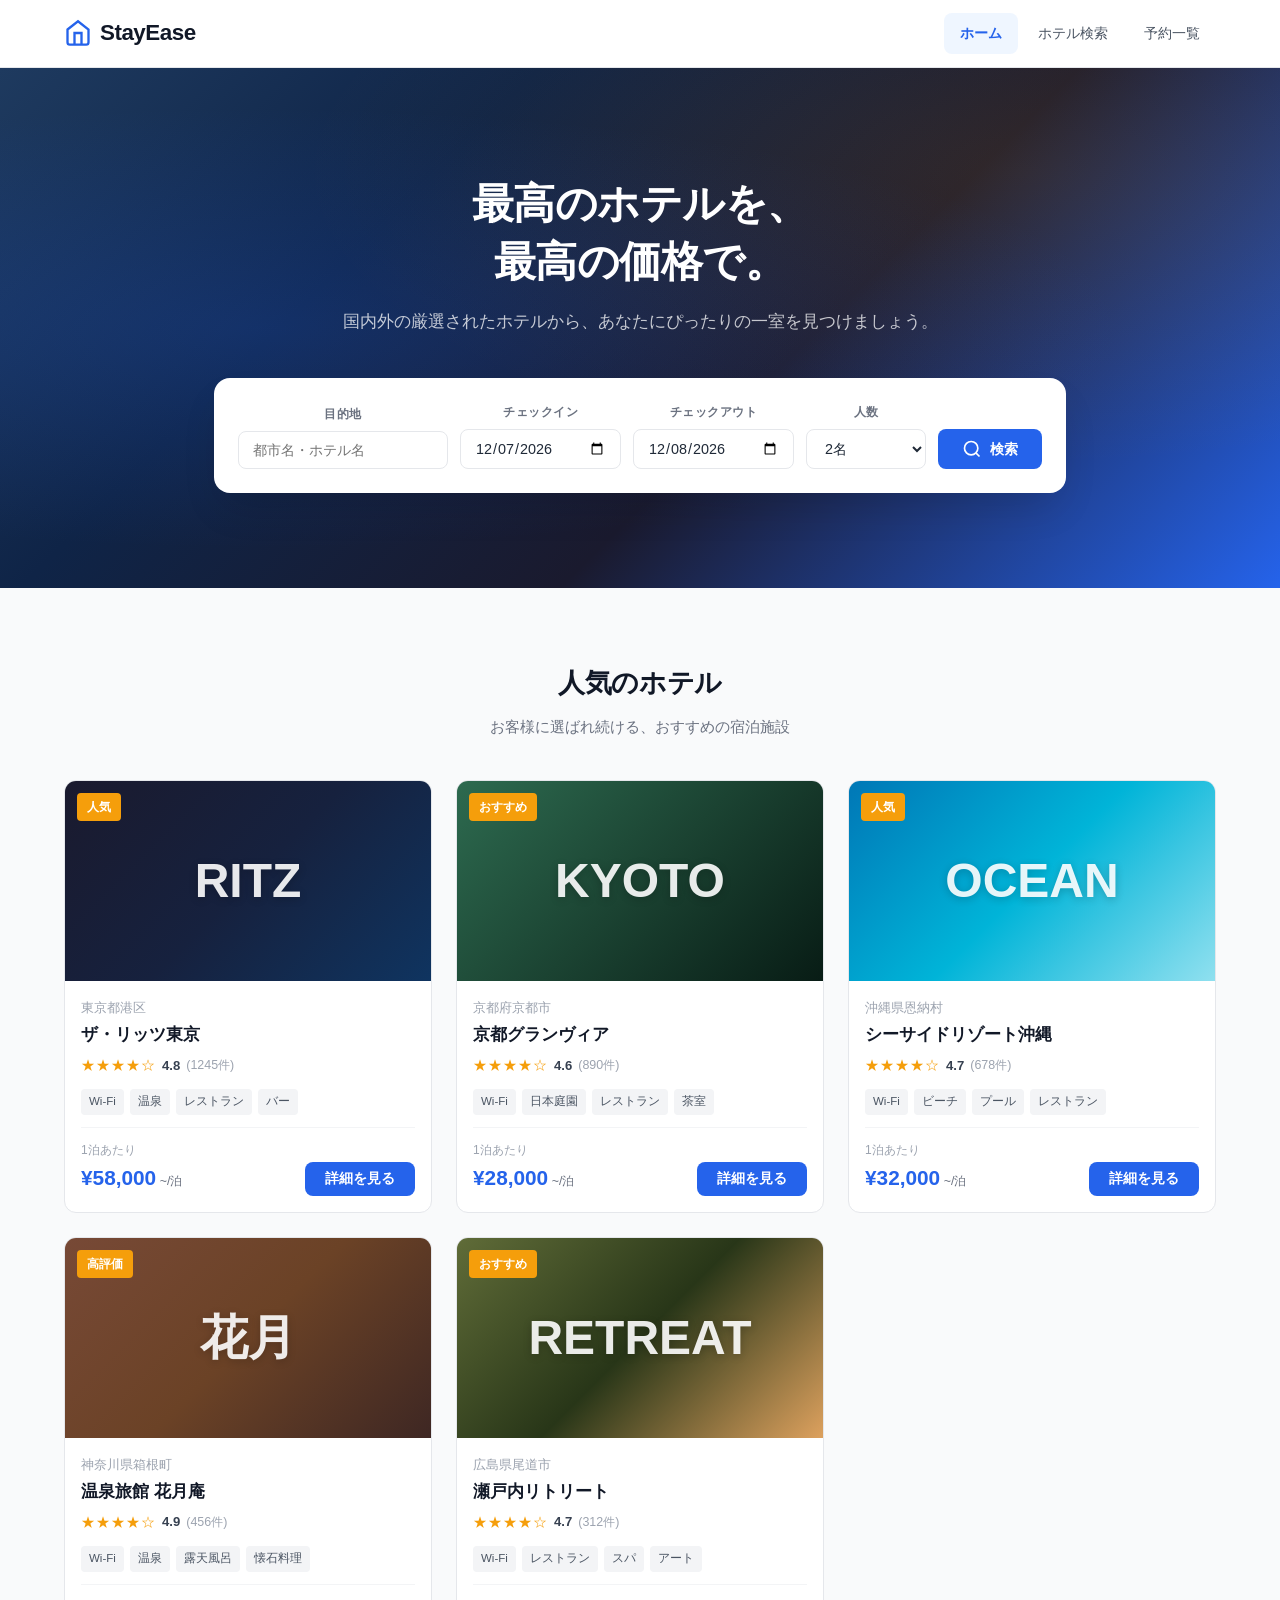
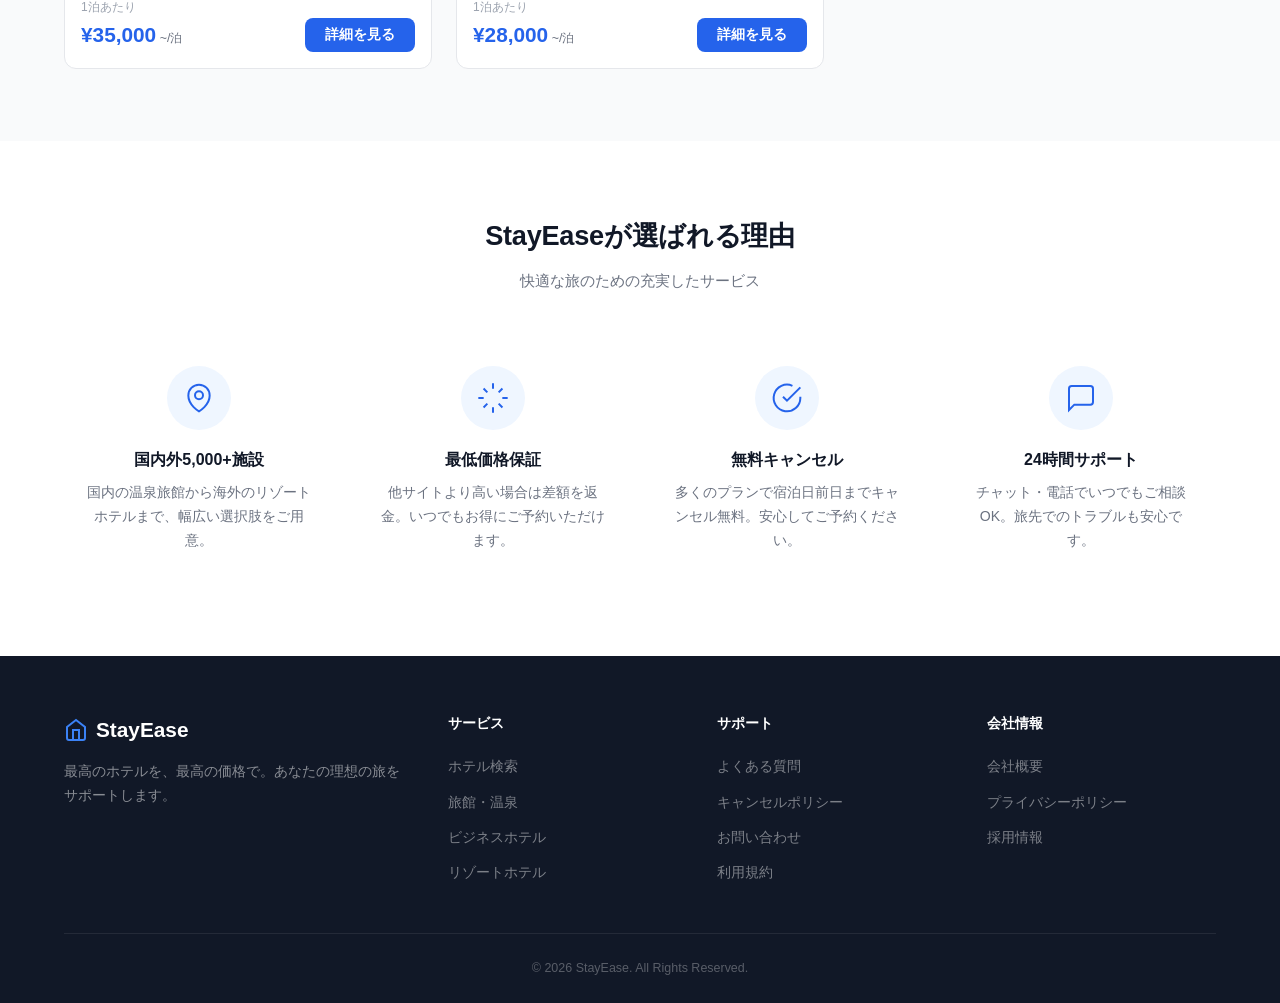
==== commit 5352196e: "feat: ホテル予約アプリ「StayEase」を作成 KDDIコーポレートホームページをホテル予約アプリに置き換え。 - ホーム画面（ヒーロー検索、人気ホテル、特徴セクション） - ホテル検索（目的" ====
--- a/index.html
+++ b/index.html
@@ -3,323 +3,340 @@
 <head>
   <meta charset="UTF-8">
   <meta name="viewport" content="width=device-width, initial-scale=1.0">
-  <title>KDDI株式会社</title>
+  <title>StayEase - ホテル予約</title>
   <link rel="stylesheet" href="style.css">
 </head>
 <body>
   <!-- Header -->
-  <header class="header">
+  <header class="header" id="header">
     <div class="header-inner">
-      <div class="header-left">
-        <a href="#" class="logo" aria-label="KDDI">
-          <span class="logo-mark">KDDI</span>
-        </a>
-      </div>
+      <a href="#" class="logo" id="logoLink">
+        <span class="logo-icon">
+          <svg width="28" height="28" viewBox="0 0 24 24" fill="none" stroke="currentColor" stroke-width="2"><path d="M3 9l9-7 9 7v11a2 2 0 0 1-2 2H5a2 2 0 0 1-2-2z"/><polyline points="9 22 9 12 15 12 15 22"/></svg>
+        </span>
+        <span class="logo-text">StayEase</span>
+      </a>
       <nav class="header-nav" id="headerNav">
-        <ul class="nav-list">
-          <li class="nav-list-item has-dropdown">
-            <a href="#" class="nav-link">個人のお客さま</a>
-            <div class="dropdown">
-              <a href="#" class="dropdown-link">au</a>
-              <a href="#" class="dropdown-link">UQ mobile</a>
-              <a href="#" class="dropdown-link">povo</a>
-              <a href="#" class="dropdown-link">auひかり</a>
-              <a href="#" class="dropdown-link">au PAY</a>
-            </div>
-          </li>
-          <li class="nav-list-item has-dropdown">
-            <a href="#" class="nav-link">法人のお客さま</a>
-            <div class="dropdown">
-              <a href="#" class="dropdown-link">モバイル</a>
-              <a href="#" class="dropdown-link">ネットワーク</a>
-              <a href="#" class="dropdown-link">クラウド</a>
-              <a href="#" class="dropdown-link">IoT</a>
-              <a href="#" class="dropdown-link">セキュリティ</a>
-            </div>
-          </li>
-          <li class="nav-list-item"><a href="#corporate" class="nav-link">企業情報</a></li>
-          <li class="nav-list-item"><a href="#ir" class="nav-link">IR情報</a></li>
-          <li class="nav-list-item"><a href="#sustainability" class="nav-link">サステナビリティ</a></li>
-          <li class="nav-list-item"><a href="#news" class="nav-link">ニュースリリース</a></li>
-        </ul>
+        <a href="#" class="nav-link active" data-page="home">ホーム</a>
+        <a href="#" class="nav-link" data-page="search">ホテル検索</a>
+        <a href="#" class="nav-link" data-page="bookings">予約一覧</a>
       </nav>
-      <div class="header-right">
-        <button class="search-toggle" id="searchToggle" aria-label="検索">
-          <svg width="20" height="20" viewBox="0 0 24 24" fill="none" stroke="currentColor" stroke-width="2"><circle cx="11" cy="11" r="8"/><line x1="21" y1="21" x2="16.65" y2="16.65"/></svg>
+      <button class="menu-toggle" id="menuToggle" aria-label="メニュー">
+        <span class="menu-bar"></span>
+        <span class="menu-bar"></span>
+        <span class="menu-bar"></span>
+      </button>
+    </div>
+  </header>
+
+  <!-- Main Content -->
+  <main class="main" id="mainContent">
+
+    <!-- ===== Home Page ===== -->
+    <div class="page page-home active" id="pageHome">
+      <!-- Hero -->
+      <section class="hero">
+        <div class="hero-bg"></div>
+        <div class="hero-content">
+          <h1 class="hero-title">最高のホテルを、<br>最高の価格で。</h1>
+          <p class="hero-subtitle">国内外の厳選されたホテルから、あなたにぴったりの一室を見つけましょう。</p>
+          <!-- Search Box -->
+          <div class="search-box">
+            <div class="search-row">
+              <div class="search-field">
+                <label class="search-label">目的地</label>
+                <input type="text" class="search-input" id="homeDestination" placeholder="都市名・ホテル名">
+              </div>
+              <div class="search-field">
+                <label class="search-label">チェックイン</label>
+                <input type="date" class="search-input" id="homeCheckin">
+              </div>
+              <div class="search-field">
+                <label class="search-label">チェックアウト</label>
+                <input type="date" class="search-input" id="homeCheckout">
+              </div>
+              <div class="search-field search-field-small">
+                <label class="search-label">人数</label>
+                <select class="search-input" id="homeGuests">
+                  <option value="1">1名</option>
+                  <option value="2" selected>2名</option>
+                  <option value="3">3名</option>
+                  <option value="4">4名</option>
+                </select>
+              </div>
+              <button class="btn-search" id="homeSearchBtn">
+                <svg width="20" height="20" viewBox="0 0 24 24" fill="none" stroke="currentColor" stroke-width="2"><circle cx="11" cy="11" r="8"/><line x1="21" y1="21" x2="16.65" y2="16.65"/></svg>
+                検索
+              </button>
+            </div>
+          </div>
+        </div>
+      </section>
+
+      <!-- Featured Hotels -->
+      <section class="section">
+        <div class="container">
+          <h2 class="section-title">人気のホテル</h2>
+          <p class="section-subtitle">お客様に選ばれ続ける、おすすめの宿泊施設</p>
+          <div class="hotel-grid" id="featuredHotels"></div>
+        </div>
+      </section>
+
+      <!-- Features -->
+      <section class="section section-alt">
+        <div class="container">
+          <h2 class="section-title">StayEaseが選ばれる理由</h2>
+          <p class="section-subtitle">快適な旅のための充実したサービス</p>
+          <div class="features-grid">
+            <div class="feature-card">
+              <div class="feature-icon">
+                <svg width="32" height="32" viewBox="0 0 24 24" fill="none" stroke="currentColor" stroke-width="1.5"><path d="M12 22s-8-4.5-8-11.8A8 8 0 0 1 12 2a8 8 0 0 1 8 8.2c0 7.3-8 11.8-8 11.8z"/><circle cx="12" cy="10" r="3"/></svg>
+              </div>
+              <h3 class="feature-title">国内外5,000+施設</h3>
+              <p class="feature-desc">国内の温泉旅館から海外のリゾートホテルまで、幅広い選択肢をご用意。</p>
+            </div>
+            <div class="feature-card">
+              <div class="feature-icon">
+                <svg width="32" height="32" viewBox="0 0 24 24" fill="none" stroke="currentColor" stroke-width="1.5"><path d="M12 1v4M12 19v4M4.93 4.93l2.83 2.83M16.24 16.24l2.83 2.83M1 12h4M19 12h4M4.93 19.07l2.83-2.83M16.24 7.76l2.83-2.83"/></svg>
+              </div>
+              <h3 class="feature-title">最低価格保証</h3>
+              <p class="feature-desc">他サイトより高い場合は差額を返金。いつでもお得にご予約いただけます。</p>
+            </div>
+            <div class="feature-card">
+              <div class="feature-icon">
+                <svg width="32" height="32" viewBox="0 0 24 24" fill="none" stroke="currentColor" stroke-width="1.5"><path d="M22 11.08V12a10 10 0 1 1-5.93-9.14"/><polyline points="22 4 12 14.01 9 11.01"/></svg>
+              </div>
+              <h3 class="feature-title">無料キャンセル</h3>
+              <p class="feature-desc">多くのプランで宿泊日前日までキャンセル無料。安心してご予約ください。</p>
+            </div>
+            <div class="feature-card">
+              <div class="feature-icon">
+                <svg width="32" height="32" viewBox="0 0 24 24" fill="none" stroke="currentColor" stroke-width="1.5"><path d="M21 15a2 2 0 0 1-2 2H7l-4 4V5a2 2 0 0 1 2-2h14a2 2 0 0 1 2 2z"/></svg>
+              </div>
+              <h3 class="feature-title">24時間サポート</h3>
+              <p class="feature-desc">チャット・電話でいつでもご相談OK。旅先でのトラブルも安心です。</p>
+            </div>
+          </div>
+        </div>
+      </section>
+    </div>
+
+    <!-- ===== Search/Results Page ===== -->
+    <div class="page page-search" id="pageSearch">
+      <div class="container">
+        <!-- Search Filters -->
+        <div class="search-filters">
+          <div class="search-row">
+            <div class="search-field">
+              <label class="search-label">目的地</label>
+              <input type="text" class="search-input" id="searchDestination" placeholder="都市名・ホテル名">
+            </div>
+            <div class="search-field">
+              <label class="search-label">チェックイン</label>
+              <input type="date" class="search-input" id="searchCheckin">
+            </div>
+            <div class="search-field">
+              <label class="search-label">チェックアウト</label>
+              <input type="date" class="search-input" id="searchCheckout">
+            </div>
+            <div class="search-field search-field-small">
+              <label class="search-label">人数</label>
+              <select class="search-input" id="searchGuests">
+                <option value="1">1名</option>
+                <option value="2" selected>2名</option>
+                <option value="3">3名</option>
+                <option value="4">4名</option>
+              </select>
+            </div>
+            <button class="btn-search" id="searchPageBtn">
+              <svg width="20" height="20" viewBox="0 0 24 24" fill="none" stroke="currentColor" stroke-width="2"><circle cx="11" cy="11" r="8"/><line x1="21" y1="21" x2="16.65" y2="16.65"/></svg>
+              検索
+            </button>
+          </div>
+          <!-- Filter Options -->
+          <div class="filter-row">
+            <div class="filter-group">
+              <label class="filter-label">価格帯</label>
+              <select class="filter-select" id="filterPrice">
+                <option value="all">すべて</option>
+                <option value="budget">~10,000円</option>
+                <option value="mid">10,000~25,000円</option>
+                <option value="high">25,000~50,000円</option>
+                <option value="luxury">50,000円~</option>
+              </select>
+            </div>
+            <div class="filter-group">
+              <label class="filter-label">評価</label>
+              <select class="filter-select" id="filterRating">
+                <option value="all">すべて</option>
+                <option value="4.5">4.5以上</option>
+                <option value="4.0">4.0以上</option>
+                <option value="3.5">3.5以上</option>
+              </select>
+            </div>
+            <div class="filter-group">
+              <label class="filter-label">並び替え</label>
+              <select class="filter-select" id="filterSort">
+                <option value="recommended">おすすめ順</option>
+                <option value="price-low">価格が安い順</option>
+                <option value="price-high">価格が高い順</option>
+                <option value="rating">評価が高い順</option>
+              </select>
+            </div>
+          </div>
+        </div>
+
+        <!-- Results -->
+        <div class="results-header">
+          <span id="resultsCount">0件</span>のホテルが見つかりました
+        </div>
+        <div class="hotel-list" id="hotelList"></div>
+      </div>
+    </div>
+
+    <!-- ===== Hotel Detail Page ===== -->
+    <div class="page page-detail" id="pageDetail">
+      <div class="container">
+        <button class="btn-back" id="btnBack">
+          <svg width="20" height="20" viewBox="0 0 24 24" fill="none" stroke="currentColor" stroke-width="2"><line x1="19" y1="12" x2="5" y2="12"/><polyline points="12 19 5 12 12 5"/></svg>
+          検索結果に戻る
         </button>
-        <button class="menu-toggle" id="menuToggle" aria-label="メニュー">
-          <span class="menu-bar"></span>
-          <span class="menu-bar"></span>
-          <span class="menu-bar"></span>
-        </button>
-      </div>
-    </div>
-    <!-- Search Overlay -->
-    <div class="search-overlay" id="searchOverlay">
-      <div class="search-overlay-inner">
-        <input type="text" class="search-overlay-input" placeholder="キーワードを入力してください" id="searchInput">
-        <button class="search-overlay-close" id="searchClose" aria-label="閉じる">
-          <svg width="24" height="24" viewBox="0 0 24 24" fill="none" stroke="currentColor" stroke-width="2"><line x1="18" y1="6" x2="6" y2="18"/><line x1="6" y1="6" x2="18" y2="18"/></svg>
-        </button>
-      </div>
-    </div>
-  </header>
-
-  <!-- Hero Section -->
-  <section class="hero" id="hero">
-    <div class="hero-slider" id="heroSlider">
-      <div class="hero-slide active" data-slide="0">
-        <div class="hero-slide-bg hero-bg-1"></div>
-        <div class="hero-slide-content">
-          <span class="hero-label">KDDI VISION 2030</span>
-          <h2 class="hero-title">「つなぐチカラ」を進化させ、<br>誰もが思いを実現できる社会をつくる。</h2>
-          <p class="hero-description">通信とライフデザインの融合で、新しい体験価値を届けます。</p>
-          <a href="#" class="hero-cta">詳しくはこちら</a>
-        </div>
-      </div>
-      <div class="hero-slide" data-slide="1">
-        <div class="hero-slide-bg hero-bg-2"></div>
-        <div class="hero-slide-content">
-          <span class="hero-label">5G / 6G</span>
-          <h2 class="hero-title">次世代通信で、<br>社会の可能性を広げる。</h2>
-          <p class="hero-description">5G SAの全国展開と6G研究開発を推進しています。</p>
-          <a href="#" class="hero-cta">通信・インフラ事業</a>
-        </div>
-      </div>
-      <div class="hero-slide" data-slide="2">
-        <div class="hero-slide-bg hero-bg-3"></div>
-        <div class="hero-slide-content">
-          <span class="hero-label">サステナビリティ</span>
-          <h2 class="hero-title">カーボンニュートラルの<br>実現に向けて。</h2>
-          <p class="hero-description">2050年のCO2排出量実質ゼロを目指し、取り組みを加速します。</p>
-          <a href="#" class="hero-cta">サステナビリティ</a>
-        </div>
-      </div>
-    </div>
-    <div class="hero-controls">
-      <button class="hero-dot active" data-slide="0" aria-label="スライド1"></button>
-      <button class="hero-dot" data-slide="1" aria-label="スライド2"></button>
-      <button class="hero-dot" data-slide="2" aria-label="スライド3"></button>
-    </div>
-    <button class="hero-arrow hero-arrow-prev" id="heroPrev" aria-label="前へ">
-      <svg width="24" height="24" viewBox="0 0 24 24" fill="none" stroke="currentColor" stroke-width="2"><polyline points="15 18 9 12 15 6"/></svg>
-    </button>
-    <button class="hero-arrow hero-arrow-next" id="heroNext" aria-label="次へ">
-      <svg width="24" height="24" viewBox="0 0 24 24" fill="none" stroke="currentColor" stroke-width="2"><polyline points="9 18 15 12 9 6"/></svg>
-    </button>
-  </section>
-
-  <!-- Services Section -->
-  <section class="services" id="services">
-    <div class="container">
-      <h2 class="section-title">サービス</h2>
-      <p class="section-subtitle">KDDIグループの主要サービスをご紹介します</p>
-      <div class="services-grid">
-        <a href="#" class="service-card">
-          <div class="service-icon service-icon-au">au</div>
-          <h3 class="service-name">au</h3>
-          <p class="service-desc">モバイル通信サービス。5G対応の最新プランをご用意しています。</p>
-        </a>
-        <a href="#" class="service-card">
-          <div class="service-icon service-icon-uq">UQ</div>
-          <h3 class="service-name">UQ mobile</h3>
-          <p class="service-desc">格安スマホ・格安SIM。シンプルでおトクな料金プランが特長です。</p>
-        </a>
-        <a href="#" class="service-card">
-          <div class="service-icon service-icon-povo">povo</div>
-          <h3 class="service-name">povo</h3>
-          <p class="service-desc">基本料0円から始められる、自分でつくるスマホプランです。</p>
-        </a>
-        <a href="#" class="service-card">
-          <div class="service-icon service-icon-hikari">
-            <svg width="28" height="28" viewBox="0 0 24 24" fill="none" stroke="currentColor" stroke-width="2"><path d="M3 9l9-7 9 7v11a2 2 0 0 1-2 2H5a2 2 0 0 1-2-2z"/><polyline points="9 22 9 12 15 12 15 22"/></svg>
-          </div>
-          <h3 class="service-name">auひかり</h3>
-          <p class="service-desc">高速光回線インターネット。快適な通信環境をお届けします。</p>
-        </a>
-        <a href="#" class="service-card">
-          <div class="service-icon service-icon-pay">
-            <svg width="28" height="28" viewBox="0 0 24 24" fill="none" stroke="currentColor" stroke-width="2"><rect x="1" y="4" width="22" height="16" rx="2" ry="2"/><line x1="1" y1="10" x2="23" y2="10"/></svg>
-          </div>
-          <h3 class="service-name">au PAY</h3>
-          <p class="service-desc">Pontaポイントがたまる・つかえるキャッシュレス決済サービス。</p>
-        </a>
-        <a href="#" class="service-card">
-          <div class="service-icon service-icon-biz">
-            <svg width="28" height="28" viewBox="0 0 24 24" fill="none" stroke="currentColor" stroke-width="2"><rect x="2" y="7" width="20" height="14" rx="2" ry="2"/><path d="M16 21V5a2 2 0 0 0-2-2h-4a2 2 0 0 0-2 2v16"/></svg>
-          </div>
-          <h3 class="service-name">法人サービス</h3>
-          <p class="service-desc">企業のDX推進を支援。クラウド、IoT、セキュリティソリューション。</p>
-        </a>
-      </div>
-    </div>
-  </section>
-
-  <!-- News Section -->
-  <section class="news-section" id="news">
-    <div class="container">
-      <h2 class="section-title">ニュースリリース</h2>
-      <p class="section-subtitle">KDDIの最新ニュースをお届けします</p>
-      <div class="news-tabs">
-        <button class="news-tab active" data-tab="all">すべて</button>
-        <button class="news-tab" data-tab="service">サービス</button>
-        <button class="news-tab" data-tab="corporate">企業情報</button>
-        <button class="news-tab" data-tab="tech">技術・研究</button>
-      </div>
-      <div class="news-list" id="newsList"></div>
-      <div class="news-more">
-        <a href="#" class="btn-more">ニュースリリース一覧</a>
-      </div>
-    </div>
-  </section>
-
-  <!-- Corporate Section -->
-  <section class="corporate" id="corporate">
-    <div class="container">
-      <h2 class="section-title">企業情報</h2>
-      <p class="section-subtitle">KDDIグループについて</p>
-      <div class="corporate-grid">
-        <a href="#" class="corporate-card">
-          <div class="corporate-card-icon">
-            <svg width="32" height="32" viewBox="0 0 24 24" fill="none" stroke="currentColor" stroke-width="1.5"><path d="M12 2L2 7l10 5 10-5-10-5z"/><path d="M2 17l10 5 10-5"/><path d="M2 12l10 5 10-5"/></svg>
-          </div>
-          <h3 class="corporate-card-title">会社概要</h3>
-          <p class="corporate-card-desc">社名、設立、本社所在地、資本金など基本情報をご確認いただけます。</p>
-        </a>
-        <a href="#" class="corporate-card">
-          <div class="corporate-card-icon">
-            <svg width="32" height="32" viewBox="0 0 24 24" fill="none" stroke="currentColor" stroke-width="1.5"><path d="M17 21v-2a4 4 0 0 0-4-4H5a4 4 0 0 0-4 4v2"/><circle cx="9" cy="7" r="4"/><path d="M23 21v-2a4 4 0 0 0-3-3.87"/><path d="M16 3.13a4 4 0 0 1 0 7.75"/></svg>
-          </div>
-          <h3 class="corporate-card-title">経営陣</h3>
-          <p class="corporate-card-desc">代表取締役社長をはじめとする経営陣のプロフィールをご紹介します。</p>
-        </a>
-        <a href="#" class="corporate-card">
-          <div class="corporate-card-icon">
-            <svg width="32" height="32" viewBox="0 0 24 24" fill="none" stroke="currentColor" stroke-width="1.5"><circle cx="12" cy="12" r="10"/><line x1="2" y1="12" x2="22" y2="12"/><path d="M12 2a15.3 15.3 0 0 1 4 10 15.3 15.3 0 0 1-4 10 15.3 15.3 0 0 1-4-10 15.3 15.3 0 0 1 4-10z"/></svg>
-          </div>
-          <h3 class="corporate-card-title">グローバル事業</h3>
-          <p class="corporate-card-desc">世界各地で展開する事業と、海外拠点の情報をご覧いただけます。</p>
-        </a>
-        <a href="#" class="corporate-card">
-          <div class="corporate-card-icon">
-            <svg width="32" height="32" viewBox="0 0 24 24" fill="none" stroke="currentColor" stroke-width="1.5"><path d="M22 12h-4l-3 9L9 3l-3 9H2"/></svg>
-          </div>
-          <h3 class="corporate-card-title">CSR・サステナビリティ</h3>
-          <p class="corporate-card-desc">環境・社会への取り組みや、コーポレートガバナンスについてご紹介します。</p>
-        </a>
-      </div>
-    </div>
-  </section>
-
-  <!-- IR Section -->
-  <section class="ir-section" id="ir">
-    <div class="container">
-      <div class="ir-inner">
-        <div class="ir-content">
-          <h2 class="section-title section-title-light">IR情報</h2>
-          <p class="ir-description">株主・投資家の皆さまに向けて、経営戦略、財務情報、株式情報などをご提供しています。</p>
-          <div class="ir-highlights">
-            <div class="ir-highlight">
-              <span class="ir-highlight-value" id="irRevenue">5兆9,167億円</span>
-              <span class="ir-highlight-label">連結売上高（2025年3月期）</span>
-            </div>
-            <div class="ir-highlight">
-              <span class="ir-highlight-value" id="irProfit">1兆1,118億円</span>
-              <span class="ir-highlight-label">連結営業利益（2025年3月期）</span>
-            </div>
-          </div>
-          <div class="ir-links">
-            <a href="#" class="btn-ir">決算情報</a>
-            <a href="#" class="btn-ir btn-ir-outline">株主総会</a>
-            <a href="#" class="btn-ir btn-ir-outline">株式情報</a>
-          </div>
-        </div>
-      </div>
-    </div>
-  </section>
-
-  <!-- Sustainability Section -->
-  <section class="sustainability" id="sustainability">
-    <div class="container">
-      <h2 class="section-title">サステナビリティ</h2>
-      <p class="section-subtitle">持続可能な社会の実現に向けたKDDIの取り組み</p>
-      <div class="sustainability-grid">
-        <div class="sustainability-card">
-          <div class="sustainability-card-number">01</div>
-          <h3 class="sustainability-card-title">カーボンニュートラル</h3>
-          <p class="sustainability-card-desc">2050年のCO2排出量ネットゼロに向け、再生可能エネルギーの導入や省エネ施策を推進。</p>
-        </div>
-        <div class="sustainability-card">
-          <div class="sustainability-card-number">02</div>
-          <h3 class="sustainability-card-title">地域共創</h3>
-          <p class="sustainability-card-desc">通信インフラを活かした地域課題解決や、デジタルデバイド解消に取り組んでいます。</p>
-        </div>
-        <div class="sustainability-card">
-          <div class="sustainability-card-number">03</div>
-          <h3 class="sustainability-card-title">多様性の推進</h3>
-          <p class="sustainability-card-desc">ダイバーシティ&インクルージョンを推進し、多様な人材が活躍できる環境を整備。</p>
-        </div>
-      </div>
-    </div>
-  </section>
+        <div id="hotelDetail"></div>
+      </div>
+    </div>
+
+    <!-- ===== Booking Form Page ===== -->
+    <div class="page page-booking" id="pageBooking">
+      <div class="container">
+        <h2 class="page-title">予約情報入力</h2>
+        <div class="booking-layout">
+          <div class="booking-form-section">
+            <form id="bookingForm" novalidate>
+              <div class="form-section">
+                <h3 class="form-section-title">宿泊者情報</h3>
+                <div class="form-row">
+                  <div class="form-group">
+                    <label class="form-label" for="guestLastName">姓 <span class="required">*</span></label>
+                    <input type="text" class="form-input" id="guestLastName" placeholder="山田" required>
+                    <span class="form-error" id="errorLastName"></span>
+                  </div>
+                  <div class="form-group">
+                    <label class="form-label" for="guestFirstName">名 <span class="required">*</span></label>
+                    <input type="text" class="form-input" id="guestFirstName" placeholder="太郎" required>
+                    <span class="form-error" id="errorFirstName"></span>
+                  </div>
+                </div>
+                <div class="form-group">
+                  <label class="form-label" for="guestEmail">メールアドレス <span class="required">*</span></label>
+                  <input type="email" class="form-input" id="guestEmail" placeholder="example@email.com" required>
+                  <span class="form-error" id="errorEmail"></span>
+                </div>
+                <div class="form-group">
+                  <label class="form-label" for="guestPhone">電話番号 <span class="required">*</span></label>
+                  <input type="tel" class="form-input" id="guestPhone" placeholder="090-1234-5678" required>
+                  <span class="form-error" id="errorPhone"></span>
+                </div>
+              </div>
+
+              <div class="form-section">
+                <h3 class="form-section-title">お支払い情報</h3>
+                <div class="form-group">
+                  <label class="form-label" for="cardNumber">カード番号 <span class="required">*</span></label>
+                  <input type="text" class="form-input" id="cardNumber" placeholder="1234 5678 9012 3456" maxlength="19" required>
+                  <span class="form-error" id="errorCard"></span>
+                </div>
+                <div class="form-row">
+                  <div class="form-group">
+                    <label class="form-label" for="cardExpiry">有効期限 <span class="required">*</span></label>
+                    <input type="text" class="form-input" id="cardExpiry" placeholder="MM/YY" maxlength="5" required>
+                    <span class="form-error" id="errorExpiry"></span>
+                  </div>
+                  <div class="form-group">
+                    <label class="form-label" for="cardCvc">セキュリティコード <span class="required">*</span></label>
+                    <input type="text" class="form-input" id="cardCvc" placeholder="123" maxlength="4" required>
+                    <span class="form-error" id="errorCvc"></span>
+                  </div>
+                </div>
+              </div>
+
+              <div class="form-section">
+                <h3 class="form-section-title">その他</h3>
+                <div class="form-group">
+                  <label class="form-label" for="specialRequests">特別リクエスト（任意）</label>
+                  <textarea class="form-textarea" id="specialRequests" rows="3" placeholder="アレルギー、アーリーチェックインなどのご要望"></textarea>
+                </div>
+              </div>
+
+              <button type="submit" class="btn-confirm" id="btnConfirmBooking">予約を確定する</button>
+            </form>
+          </div>
+
+          <div class="booking-summary-section">
+            <div class="booking-summary" id="bookingSummary"></div>
+          </div>
+        </div>
+      </div>
+    </div>
+
+    <!-- ===== Confirmation Page ===== -->
+    <div class="page page-confirmation" id="pageConfirmation">
+      <div class="container">
+        <div class="confirmation-card" id="confirmationContent"></div>
+      </div>
+    </div>
+
+    <!-- ===== Bookings List Page ===== -->
+    <div class="page page-bookings" id="pageBookings">
+      <div class="container">
+        <h2 class="page-title">予約一覧</h2>
+        <div id="bookingsList"></div>
+      </div>
+    </div>
+
+  </main>
 
   <!-- Footer -->
   <footer class="footer">
     <div class="container">
       <div class="footer-grid">
         <div class="footer-col">
-          <h4 class="footer-heading">個人のお客さま</h4>
+          <div class="footer-logo">
+            <span class="logo-icon">
+              <svg width="24" height="24" viewBox="0 0 24 24" fill="none" stroke="currentColor" stroke-width="2"><path d="M3 9l9-7 9 7v11a2 2 0 0 1-2 2H5a2 2 0 0 1-2-2z"/><polyline points="9 22 9 12 15 12 15 22"/></svg>
+            </span>
+            StayEase
+          </div>
+          <p class="footer-desc">最高のホテルを、最高の価格で。あなたの理想の旅をサポートします。</p>
+        </div>
+        <div class="footer-col">
+          <h4 class="footer-heading">サービス</h4>
           <ul class="footer-links">
-            <li><a href="#">au</a></li>
-            <li><a href="#">UQ mobile</a></li>
-            <li><a href="#">povo</a></li>
-            <li><a href="#">auひかり</a></li>
-            <li><a href="#">au PAY / au PAY カード</a></li>
-            <li><a href="#">au PAY マーケット</a></li>
+            <li><a href="#">ホテル検索</a></li>
+            <li><a href="#">旅館・温泉</a></li>
+            <li><a href="#">ビジネスホテル</a></li>
+            <li><a href="#">リゾートホテル</a></li>
           </ul>
         </div>
         <div class="footer-col">
-          <h4 class="footer-heading">法人のお客さま</h4>
+          <h4 class="footer-heading">サポート</h4>
           <ul class="footer-links">
-            <li><a href="#">モバイル</a></li>
-            <li><a href="#">ネットワーク</a></li>
-            <li><a href="#">クラウド</a></li>
-            <li><a href="#">IoT</a></li>
-            <li><a href="#">セキュリティ</a></li>
-            <li><a href="#">DXソリューション</a></li>
+            <li><a href="#">よくある質問</a></li>
+            <li><a href="#">キャンセルポリシー</a></li>
+            <li><a href="#">お問い合わせ</a></li>
+            <li><a href="#">利用規約</a></li>
           </ul>
         </div>
         <div class="footer-col">
-          <h4 class="footer-heading">企業情報</h4>
+          <h4 class="footer-heading">会社情報</h4>
           <ul class="footer-links">
             <li><a href="#">会社概要</a></li>
-            <li><a href="#">経営陣</a></li>
-            <li><a href="#">グループ企業</a></li>
+            <li><a href="#">プライバシーポリシー</a></li>
             <li><a href="#">採用情報</a></li>
-            <li><a href="#">ニュースリリース</a></li>
-            <li><a href="#">お問い合わせ</a></li>
           </ul>
         </div>
-        <div class="footer-col">
-          <h4 class="footer-heading">IR・サステナビリティ</h4>
-          <ul class="footer-links">
-            <li><a href="#">IR情報</a></li>
-            <li><a href="#">決算情報</a></li>
-            <li><a href="#">株式情報</a></li>
-            <li><a href="#">サステナビリティ</a></li>
-            <li><a href="#">コーポレートガバナンス</a></li>
-          </ul>
-        </div>
       </div>
       <div class="footer-bottom">
-        <div class="footer-logo">KDDI</div>
-        <div class="footer-legal">
-          <a href="#">プライバシーポリシー</a>
-          <a href="#">利用規約</a>
-          <a href="#">サイトマップ</a>
-          <a href="#">サイトポリシー</a>
-        </div>
-        <p class="footer-copyright">&copy; KDDI CORPORATION, All Rights Reserved.</p>
+        <p>&copy; 2026 StayEase. All Rights Reserved.</p>
       </div>
     </div>
   </footer>
--- a/style.css
+++ b/style.css
@@ -1,14 +1,23 @@
 /* ============================================
-   KDDI Corporate Homepage Styles
+   StayEase - Hotel Booking App Styles
    ============================================ */
 
 /* --- CSS Variables --- */
 :root {
-  --kddi-primary: #eb5505;
-  --kddi-primary-dark: #d04a04;
-  --kddi-primary-light: #ff6f1e;
-  --kddi-secondary: #1a1a2e;
-  --kddi-accent: #0066cc;
+  --primary: #2563eb;
+  --primary-dark: #1d4ed8;
+  --primary-light: #3b82f6;
+  --primary-50: #eff6ff;
+  --primary-100: #dbeafe;
+
+  --accent: #f59e0b;
+  --accent-dark: #d97706;
+
+  --success: #10b981;
+  --success-light: #ecfdf5;
+  --error: #ef4444;
+  --error-light: #fef2f2;
+  --warning: #f59e0b;
 
   --white: #ffffff;
   --gray-50: #f9fafb;
@@ -22,20 +31,22 @@
   --gray-800: #1f2937;
   --gray-900: #111827;
 
-  --radius-sm: 4px;
+  --radius-sm: 6px;
   --radius: 8px;
   --radius-lg: 12px;
   --radius-xl: 16px;
+  --radius-2xl: 20px;
 
   --shadow-sm: 0 1px 2px rgba(0, 0, 0, 0.05);
   --shadow: 0 4px 6px -1px rgba(0, 0, 0, 0.08), 0 2px 4px -2px rgba(0, 0, 0, 0.04);
+  --shadow-md: 0 6px 12px -2px rgba(0, 0, 0, 0.1), 0 3px 6px -3px rgba(0, 0, 0, 0.05);
   --shadow-lg: 0 10px 25px -5px rgba(0, 0, 0, 0.1), 0 8px 10px -6px rgba(0, 0, 0, 0.04);
   --shadow-xl: 0 20px 40px -10px rgba(0, 0, 0, 0.15);
 
   --transition: 0.3s cubic-bezier(0.4, 0, 0.2, 1);
   --transition-fast: 0.15s ease;
 
-  --header-height: 72px;
+  --header-height: 68px;
   --container-width: 1200px;
 }
 
@@ -56,8 +67,9 @@
 body {
   font-family: -apple-system, BlinkMacSystemFont, 'Segoe UI', 'Hiragino Kaku Gothic ProN', 'Noto Sans JP', 'Meiryo', sans-serif;
   color: var(--gray-800);
-  background: var(--white);
+  background: var(--gray-50);
   line-height: 1.7;
+  min-height: 100vh;
 }
 
 a {
@@ -78,6 +90,10 @@
   cursor: pointer;
   border: none;
   background: none;
+  font-family: inherit;
+}
+
+input, select, textarea {
   font-family: inherit;
 }
 
@@ -95,7 +111,8 @@
   left: 0;
   right: 0;
   height: var(--header-height);
-  background: var(--white);
+  background: rgba(255, 255, 255, 0.95);
+  backdrop-filter: blur(12px);
   border-bottom: 1px solid var(--gray-200);
   z-index: 1000;
   transition: box-shadow var(--transition);
@@ -118,103 +135,47 @@
 .logo {
   display: flex;
   align-items: center;
+  gap: 8px;
   flex-shrink: 0;
 }
 
-.logo-mark {
-  font-size: 1.8rem;
-  font-weight: 900;
-  color: var(--kddi-primary);
-  letter-spacing: 2px;
+.logo-icon {
+  color: var(--primary);
+  display: flex;
+  align-items: center;
+}
+
+.logo-text {
+  font-size: 1.4rem;
+  font-weight: 800;
+  color: var(--gray-900);
+  letter-spacing: -0.5px;
 }
 
 .header-nav {
   display: flex;
   align-items: center;
-  height: 100%;
-}
-
-.nav-list {
-  display: flex;
-  align-items: center;
-  height: 100%;
-  gap: 0;
-}
-
-.nav-list-item {
-  position: relative;
-  height: 100%;
-  display: flex;
-  align-items: center;
+  gap: 4px;
 }
 
 .nav-link {
-  display: flex;
-  align-items: center;
-  height: 100%;
-  padding: 0 16px;
+  padding: 8px 16px;
   font-size: 0.9rem;
   font-weight: 500;
-  color: var(--gray-700);
-  transition: color var(--transition-fast);
-  white-space: nowrap;
+  color: var(--gray-600);
+  border-radius: var(--radius);
+  transition: all var(--transition-fast);
 }
 
 .nav-link:hover {
-  color: var(--kddi-primary);
-}
-
-/* Dropdown */
-.dropdown {
-  position: absolute;
-  top: 100%;
-  left: 50%;
-  transform: translateX(-50%);
-  background: var(--white);
-  border-radius: 0 0 var(--radius) var(--radius);
-  box-shadow: var(--shadow-lg);
-  padding: 12px 0;
-  min-width: 180px;
-  opacity: 0;
-  visibility: hidden;
-  transition: all var(--transition-fast);
-  border-top: 3px solid var(--kddi-primary);
-}
-
-.has-dropdown:hover .dropdown {
-  opacity: 1;
-  visibility: visible;
-}
-
-.dropdown-link {
-  display: block;
-  padding: 10px 24px;
-  font-size: 0.88rem;
-  color: var(--gray-700);
-  transition: all var(--transition-fast);
-}
-
-.dropdown-link:hover {
-  background: var(--gray-50);
-  color: var(--kddi-primary);
-}
-
-.header-right {
-  display: flex;
-  align-items: center;
-  gap: 8px;
-}
-
-.search-toggle {
-  padding: 8px;
-  border-radius: var(--radius-sm);
-  color: var(--gray-600);
-  transition: all var(--transition-fast);
-}
-
-.search-toggle:hover {
-  background: var(--gray-100);
-  color: var(--kddi-primary);
+  color: var(--primary);
+  background: var(--primary-50);
+}
+
+.nav-link.active {
+  color: var(--primary);
+  background: var(--primary-50);
+  font-weight: 600;
 }
 
 .menu-toggle {
@@ -225,7 +186,7 @@
 }
 
 .menu-bar {
-  width: 24px;
+  width: 22px;
   height: 2px;
   background: var(--gray-700);
   border-radius: 1px;
@@ -244,670 +205,1133 @@
   transform: rotate(-45deg) translate(5px, -5px);
 }
 
-/* Search Overlay */
-.search-overlay {
-  position: absolute;
-  top: 100%;
-  left: 0;
-  right: 0;
-  background: var(--white);
-  border-bottom: 1px solid var(--gray-200);
-  padding: 24px 0;
-  opacity: 0;
-  visibility: hidden;
-  transform: translateY(-10px);
-  transition: all var(--transition);
-  box-shadow: var(--shadow-lg);
-}
-
-.search-overlay.active {
-  opacity: 1;
-  visibility: visible;
-  transform: translateY(0);
-}
-
-.search-overlay-inner {
-  max-width: var(--container-width);
-  margin: 0 auto;
-  padding: 0 24px;
-  display: flex;
-  align-items: center;
-  gap: 16px;
-}
-
-.search-overlay-input {
-  flex: 1;
-  font-size: 1.1rem;
-  padding: 12px 0;
-  border: none;
-  border-bottom: 2px solid var(--gray-300);
-  outline: none;
-  font-family: inherit;
-  transition: border-color var(--transition);
-}
-
-.search-overlay-input:focus {
-  border-color: var(--kddi-primary);
-}
-
-.search-overlay-close {
-  color: var(--gray-400);
-  padding: 8px;
-  transition: color var(--transition-fast);
-}
-
-.search-overlay-close:hover {
-  color: var(--gray-700);
+/* --- Pages --- */
+.main {
+  padding-top: var(--header-height);
+  min-height: calc(100vh - 200px);
+}
+
+.page {
+  display: none;
+}
+
+.page.active {
+  display: block;
+}
+
+.page-title {
+  font-size: 1.6rem;
+  font-weight: 800;
+  color: var(--gray-900);
+  margin-bottom: 24px;
+  padding-top: 32px;
 }
 
 /* --- Hero Section --- */
 .hero {
   position: relative;
-  height: 600px;
-  margin-top: var(--header-height);
+  min-height: 520px;
+  display: flex;
+  align-items: center;
+  justify-content: center;
   overflow: hidden;
 }
 
-.hero-slider {
-  position: relative;
-  width: 100%;
-  height: 100%;
-}
-
-.hero-slide {
+.hero-bg {
   position: absolute;
   inset: 0;
-  opacity: 0;
-  transition: opacity 0.8s ease;
-}
-
-.hero-slide.active {
-  opacity: 1;
-}
-
-.hero-slide-bg {
-  position: absolute;
-  inset: 0;
-}
-
-.hero-bg-1 {
-  background: linear-gradient(135deg, #1a1a2e 0%, #16213e 40%, #0f3460 70%, #533483 100%);
-}
-
-.hero-bg-2 {
-  background: linear-gradient(135deg, #0f3460 0%, #16213e 30%, #1a1a2e 60%, #e94560 100%);
-}
-
-.hero-bg-3 {
-  background: linear-gradient(135deg, #2d6a4f 0%, #1b4332 30%, #081c15 60%, #40916c 100%);
-}
-
-.hero-slide-bg::after {
+  background: linear-gradient(135deg, #1e3a5f 0%, #0f2447 30%, #1a1a2e 60%, #2563eb 100%);
+}
+
+.hero-bg::after {
   content: '';
   position: absolute;
   inset: 0;
-  background: radial-gradient(ellipse at 30% 50%, rgba(255, 255, 255, 0.05) 0%, transparent 70%);
-}
-
-.hero-slide-content {
+  background:
+    radial-gradient(ellipse at 20% 50%, rgba(37, 99, 235, 0.2) 0%, transparent 60%),
+    radial-gradient(ellipse at 80% 20%, rgba(245, 158, 11, 0.1) 0%, transparent 50%);
+}
+
+.hero-content {
   position: relative;
   z-index: 2;
-  max-width: var(--container-width);
-  margin: 0 auto;
-  padding: 0 24px;
-  height: 100%;
-  display: flex;
-  flex-direction: column;
-  justify-content: center;
-  color: var(--white);
-}
-
-.hero-label {
-  display: inline-block;
-  font-size: 0.8rem;
-  font-weight: 700;
-  letter-spacing: 3px;
-  text-transform: uppercase;
-  padding: 6px 16px;
-  background: rgba(255, 255, 255, 0.15);
-  backdrop-filter: blur(8px);
-  border-radius: 20px;
-  margin-bottom: 24px;
-  width: fit-content;
-  border: 1px solid rgba(255, 255, 255, 0.2);
+  text-align: center;
+  padding: 60px 24px 48px;
+  max-width: 900px;
+  width: 100%;
 }
 
 .hero-title {
   font-size: 2.6rem;
   font-weight: 800;
+  color: var(--white);
   line-height: 1.4;
   margin-bottom: 16px;
   letter-spacing: -0.5px;
 }
 
-.hero-description {
+.hero-subtitle {
   font-size: 1.05rem;
-  opacity: 0.85;
+  color: rgba(255, 255, 255, 0.75);
+  margin-bottom: 40px;
+  line-height: 1.8;
+}
+
+/* --- Search Box --- */
+.search-box {
+  background: var(--white);
+  border-radius: var(--radius-xl);
+  padding: 24px;
+  box-shadow: var(--shadow-xl);
+}
+
+.search-filters {
+  background: var(--white);
+  border-radius: var(--radius-lg);
+  padding: 24px;
+  margin-top: 24px;
+  margin-bottom: 24px;
+  box-shadow: var(--shadow);
+  border: 1px solid var(--gray-200);
+}
+
+.search-row {
+  display: flex;
+  gap: 12px;
+  align-items: flex-end;
+}
+
+.search-field {
+  flex: 1;
+  display: flex;
+  flex-direction: column;
+  gap: 6px;
+}
+
+.search-field-small {
+  flex: 0 0 120px;
+}
+
+.search-label {
+  font-size: 0.78rem;
+  font-weight: 600;
+  color: var(--gray-500);
+  text-transform: uppercase;
+  letter-spacing: 0.5px;
+}
+
+.search-input {
+  padding: 10px 14px;
+  border: 1.5px solid var(--gray-200);
+  border-radius: var(--radius);
+  font-size: 0.9rem;
+  color: var(--gray-800);
+  background: var(--white);
+  transition: all var(--transition-fast);
+  outline: none;
+  font-family: inherit;
+}
+
+.search-input:focus {
+  border-color: var(--primary);
+  box-shadow: 0 0 0 3px rgba(37, 99, 235, 0.1);
+}
+
+.btn-search {
+  display: inline-flex;
+  align-items: center;
+  gap: 8px;
+  padding: 10px 24px;
+  background: var(--primary);
+  color: var(--white);
+  border-radius: var(--radius);
+  font-size: 0.9rem;
+  font-weight: 600;
+  transition: all var(--transition);
+  white-space: nowrap;
+  flex-shrink: 0;
+}
+
+.btn-search:hover {
+  background: var(--primary-dark);
+  transform: translateY(-1px);
+  box-shadow: 0 4px 12px rgba(37, 99, 235, 0.3);
+}
+
+/* --- Filter Row --- */
+.filter-row {
+  display: flex;
+  gap: 16px;
+  margin-top: 16px;
+  padding-top: 16px;
+  border-top: 1px solid var(--gray-100);
+}
+
+.filter-group {
+  display: flex;
+  align-items: center;
+  gap: 8px;
+}
+
+.filter-label {
+  font-size: 0.82rem;
+  font-weight: 500;
+  color: var(--gray-500);
+  white-space: nowrap;
+}
+
+.filter-select {
+  padding: 6px 12px;
+  border: 1.5px solid var(--gray-200);
+  border-radius: var(--radius-sm);
+  font-size: 0.85rem;
+  color: var(--gray-700);
+  background: var(--white);
+  outline: none;
+  font-family: inherit;
+  cursor: pointer;
+}
+
+.filter-select:focus {
+  border-color: var(--primary);
+}
+
+/* --- Results --- */
+.results-header {
+  font-size: 0.9rem;
+  color: var(--gray-500);
+  margin-bottom: 16px;
+}
+
+.results-header span {
+  font-weight: 700;
+  color: var(--gray-800);
+}
+
+/* --- Section --- */
+.section {
+  padding: 72px 0;
+}
+
+.section-alt {
+  background: var(--white);
+}
+
+.section-title {
+  font-size: 1.7rem;
+  font-weight: 800;
+  text-align: center;
+  margin-bottom: 8px;
+  color: var(--gray-900);
+  letter-spacing: -0.3px;
+}
+
+.section-subtitle {
+  text-align: center;
+  font-size: 0.95rem;
+  color: var(--gray-500);
+  margin-bottom: 40px;
+}
+
+/* --- Hotel Grid (Featured) --- */
+.hotel-grid {
+  display: grid;
+  grid-template-columns: repeat(3, 1fr);
+  gap: 24px;
+}
+
+.hotel-card {
+  background: var(--white);
+  border-radius: var(--radius-lg);
+  overflow: hidden;
+  border: 1px solid var(--gray-200);
+  transition: all var(--transition);
+  cursor: pointer;
+}
+
+.hotel-card:hover {
+  transform: translateY(-4px);
+  box-shadow: var(--shadow-lg);
+  border-color: var(--primary-100);
+}
+
+.hotel-card-image {
+  height: 200px;
+  position: relative;
+  overflow: hidden;
+}
+
+.hotel-card-image-bg {
+  width: 100%;
+  height: 100%;
+  display: flex;
+  align-items: center;
+  justify-content: center;
+  font-size: 3rem;
+  font-weight: 800;
+  color: rgba(255, 255, 255, 0.9);
+  text-shadow: 0 2px 8px rgba(0, 0, 0, 0.2);
+}
+
+.hotel-card-badge {
+  position: absolute;
+  top: 12px;
+  left: 12px;
+  padding: 4px 10px;
+  background: var(--accent);
+  color: var(--white);
+  border-radius: 4px;
+  font-size: 0.75rem;
+  font-weight: 700;
+}
+
+.hotel-card-body {
+  padding: 16px;
+}
+
+.hotel-card-location {
+  font-size: 0.8rem;
+  color: var(--gray-400);
+  margin-bottom: 4px;
+  display: flex;
+  align-items: center;
+  gap: 4px;
+}
+
+.hotel-card-name {
+  font-size: 1.05rem;
+  font-weight: 700;
+  color: var(--gray-900);
+  margin-bottom: 8px;
+  line-height: 1.4;
+}
+
+.hotel-card-rating {
+  display: flex;
+  align-items: center;
+  gap: 6px;
+  margin-bottom: 12px;
+}
+
+.rating-stars {
+  color: var(--accent);
+  font-size: 0.85rem;
+  letter-spacing: 1px;
+}
+
+.rating-score {
+  font-size: 0.82rem;
+  font-weight: 700;
+  color: var(--gray-700);
+}
+
+.rating-count {
+  font-size: 0.78rem;
+  color: var(--gray-400);
+}
+
+.hotel-card-amenities {
+  display: flex;
+  gap: 6px;
+  flex-wrap: wrap;
+  margin-bottom: 12px;
+}
+
+.amenity-tag {
+  font-size: 0.72rem;
+  padding: 3px 8px;
+  background: var(--gray-100);
+  color: var(--gray-600);
+  border-radius: 4px;
+}
+
+.hotel-card-footer {
+  display: flex;
+  align-items: flex-end;
+  justify-content: space-between;
+  padding-top: 12px;
+  border-top: 1px solid var(--gray-100);
+}
+
+.hotel-card-price {
+  display: flex;
+  flex-direction: column;
+}
+
+.price-label {
+  font-size: 0.75rem;
+  color: var(--gray-400);
+}
+
+.price-value {
+  font-size: 1.3rem;
+  font-weight: 800;
+  color: var(--primary);
+}
+
+.price-unit {
+  font-size: 0.78rem;
+  font-weight: 400;
+  color: var(--gray-500);
+}
+
+.btn-detail {
+  padding: 8px 20px;
+  background: var(--primary);
+  color: var(--white);
+  border-radius: var(--radius);
+  font-size: 0.85rem;
+  font-weight: 600;
+  transition: all var(--transition);
+}
+
+.btn-detail:hover {
+  background: var(--primary-dark);
+}
+
+/* --- Hotel List (Search Results) --- */
+.hotel-list {
+  display: flex;
+  flex-direction: column;
+  gap: 16px;
+  padding-bottom: 40px;
+}
+
+.hotel-list-card {
+  background: var(--white);
+  border-radius: var(--radius-lg);
+  overflow: hidden;
+  border: 1px solid var(--gray-200);
+  display: flex;
+  transition: all var(--transition);
+  cursor: pointer;
+}
+
+.hotel-list-card:hover {
+  box-shadow: var(--shadow-md);
+  border-color: var(--primary-100);
+}
+
+.hotel-list-image {
+  width: 280px;
+  min-height: 200px;
+  flex-shrink: 0;
+  position: relative;
+  overflow: hidden;
+}
+
+.hotel-list-image-bg {
+  width: 100%;
+  height: 100%;
+  display: flex;
+  align-items: center;
+  justify-content: center;
+  font-size: 2.5rem;
+  font-weight: 800;
+  color: rgba(255, 255, 255, 0.9);
+}
+
+.hotel-list-body {
+  flex: 1;
+  padding: 20px;
+  display: flex;
+  flex-direction: column;
+}
+
+.hotel-list-header {
+  display: flex;
+  justify-content: space-between;
+  align-items: flex-start;
+  margin-bottom: 8px;
+}
+
+.hotel-list-name {
+  font-size: 1.15rem;
+  font-weight: 700;
+  color: var(--gray-900);
+  line-height: 1.3;
+}
+
+.hotel-list-location {
+  font-size: 0.82rem;
+  color: var(--gray-400);
+  margin-bottom: 8px;
+}
+
+.hotel-list-desc {
+  font-size: 0.88rem;
+  color: var(--gray-500);
+  line-height: 1.6;
+  margin-bottom: 12px;
+  flex: 1;
+}
+
+.hotel-list-footer {
+  display: flex;
+  align-items: flex-end;
+  justify-content: space-between;
+  margin-top: auto;
+}
+
+/* --- Hotel Detail --- */
+.btn-back {
+  display: inline-flex;
+  align-items: center;
+  gap: 8px;
+  padding: 8px 0;
+  margin-top: 24px;
+  margin-bottom: 16px;
+  font-size: 0.9rem;
+  color: var(--gray-500);
+  transition: color var(--transition-fast);
+}
+
+.btn-back:hover {
+  color: var(--primary);
+}
+
+.detail-header {
+  display: flex;
+  gap: 32px;
   margin-bottom: 32px;
-  max-width: 500px;
+}
+
+.detail-gallery {
+  width: 55%;
+  flex-shrink: 0;
+}
+
+.detail-main-image {
+  width: 100%;
+  height: 360px;
+  border-radius: var(--radius-lg);
+  overflow: hidden;
+}
+
+.detail-main-image-bg {
+  width: 100%;
+  height: 100%;
+  display: flex;
+  align-items: center;
+  justify-content: center;
+  font-size: 4rem;
+  font-weight: 800;
+  color: rgba(255, 255, 255, 0.9);
+}
+
+.detail-info {
+  flex: 1;
+}
+
+.detail-location {
+  font-size: 0.88rem;
+  color: var(--gray-400);
+  margin-bottom: 8px;
+  display: flex;
+  align-items: center;
+  gap: 4px;
+}
+
+.detail-name {
+  font-size: 1.8rem;
+  font-weight: 800;
+  color: var(--gray-900);
+  line-height: 1.3;
+  margin-bottom: 12px;
+}
+
+.detail-rating {
+  display: flex;
+  align-items: center;
+  gap: 8px;
+  margin-bottom: 16px;
+}
+
+.detail-rating .rating-score {
+  background: var(--primary);
+  color: var(--white);
+  padding: 4px 10px;
+  border-radius: var(--radius-sm);
+  font-size: 0.9rem;
+  font-weight: 700;
+}
+
+.detail-desc {
+  font-size: 0.92rem;
+  color: var(--gray-600);
   line-height: 1.8;
-}
-
-.hero-cta {
+  margin-bottom: 20px;
+}
+
+.detail-amenities {
+  display: flex;
+  flex-wrap: wrap;
+  gap: 8px;
+  margin-bottom: 24px;
+}
+
+.detail-amenity {
+  display: flex;
+  align-items: center;
+  gap: 6px;
+  padding: 6px 12px;
+  background: var(--gray-50);
+  border: 1px solid var(--gray-200);
+  border-radius: var(--radius);
+  font-size: 0.82rem;
+  color: var(--gray-600);
+}
+
+.detail-amenity svg {
+  color: var(--primary);
+  flex-shrink: 0;
+}
+
+/* --- Room Cards --- */
+.rooms-section {
+  margin-bottom: 40px;
+}
+
+.rooms-title {
+  font-size: 1.3rem;
+  font-weight: 700;
+  color: var(--gray-900);
+  margin-bottom: 16px;
+}
+
+.room-card {
+  background: var(--white);
+  border: 1px solid var(--gray-200);
+  border-radius: var(--radius-lg);
+  padding: 20px;
+  margin-bottom: 12px;
+  display: flex;
+  justify-content: space-between;
+  align-items: center;
+  transition: all var(--transition);
+}
+
+.room-card:hover {
+  border-color: var(--primary-100);
+  box-shadow: var(--shadow-sm);
+}
+
+.room-info {
+  flex: 1;
+}
+
+.room-name {
+  font-size: 1.05rem;
+  font-weight: 700;
+  color: var(--gray-900);
+  margin-bottom: 4px;
+}
+
+.room-desc {
+  font-size: 0.85rem;
+  color: var(--gray-500);
+  margin-bottom: 8px;
+}
+
+.room-features {
+  display: flex;
+  gap: 12px;
+}
+
+.room-feature {
+  font-size: 0.78rem;
+  color: var(--gray-400);
+  display: flex;
+  align-items: center;
+  gap: 4px;
+}
+
+.room-pricing {
+  text-align: right;
+  flex-shrink: 0;
+  margin-left: 24px;
+}
+
+.room-price {
+  font-size: 1.4rem;
+  font-weight: 800;
+  color: var(--primary);
+  margin-bottom: 4px;
+}
+
+.room-price-unit {
+  font-size: 0.78rem;
+  font-weight: 400;
+  color: var(--gray-500);
+}
+
+.btn-book {
+  padding: 10px 28px;
+  background: var(--primary);
+  color: var(--white);
+  border-radius: var(--radius);
+  font-size: 0.9rem;
+  font-weight: 600;
+  transition: all var(--transition);
+  margin-top: 8px;
+}
+
+.btn-book:hover {
+  background: var(--primary-dark);
+  transform: translateY(-1px);
+  box-shadow: 0 4px 12px rgba(37, 99, 235, 0.3);
+}
+
+/* --- Booking Form --- */
+.booking-layout {
+  display: flex;
+  gap: 32px;
+  padding-bottom: 40px;
+}
+
+.booking-form-section {
+  flex: 1;
+}
+
+.booking-summary-section {
+  width: 360px;
+  flex-shrink: 0;
+}
+
+.form-section {
+  background: var(--white);
+  border: 1px solid var(--gray-200);
+  border-radius: var(--radius-lg);
+  padding: 24px;
+  margin-bottom: 20px;
+}
+
+.form-section-title {
+  font-size: 1.05rem;
+  font-weight: 700;
+  color: var(--gray-900);
+  margin-bottom: 20px;
+  padding-bottom: 12px;
+  border-bottom: 1px solid var(--gray-100);
+}
+
+.form-row {
+  display: flex;
+  gap: 16px;
+}
+
+.form-group {
+  flex: 1;
+  margin-bottom: 16px;
+}
+
+.form-label {
+  display: block;
+  font-size: 0.85rem;
+  font-weight: 600;
+  color: var(--gray-700);
+  margin-bottom: 6px;
+}
+
+.required {
+  color: var(--error);
+}
+
+.form-input,
+.form-textarea {
+  width: 100%;
+  padding: 10px 14px;
+  border: 1.5px solid var(--gray-200);
+  border-radius: var(--radius);
+  font-size: 0.9rem;
+  color: var(--gray-800);
+  background: var(--white);
+  transition: all var(--transition-fast);
+  outline: none;
+}
+
+.form-input:focus,
+.form-textarea:focus {
+  border-color: var(--primary);
+  box-shadow: 0 0 0 3px rgba(37, 99, 235, 0.1);
+}
+
+.form-input.error,
+.form-textarea.error {
+  border-color: var(--error);
+  box-shadow: 0 0 0 3px rgba(239, 68, 68, 0.1);
+}
+
+.form-textarea {
+  resize: vertical;
+  min-height: 80px;
+}
+
+.form-error {
+  font-size: 0.78rem;
+  color: var(--error);
+  margin-top: 4px;
+  display: block;
+  min-height: 18px;
+}
+
+.btn-confirm {
+  width: 100%;
+  padding: 14px 32px;
+  background: var(--primary);
+  color: var(--white);
+  border: none;
+  border-radius: var(--radius);
+  font-size: 1rem;
+  font-weight: 700;
+  cursor: pointer;
+  transition: all var(--transition);
+}
+
+.btn-confirm:hover {
+  background: var(--primary-dark);
+  transform: translateY(-1px);
+  box-shadow: 0 4px 12px rgba(37, 99, 235, 0.3);
+}
+
+/* --- Booking Summary --- */
+.booking-summary {
+  background: var(--white);
+  border: 1px solid var(--gray-200);
+  border-radius: var(--radius-lg);
+  padding: 24px;
+  position: sticky;
+  top: calc(var(--header-height) + 24px);
+}
+
+.summary-hotel-name {
+  font-size: 1.1rem;
+  font-weight: 700;
+  color: var(--gray-900);
+  margin-bottom: 4px;
+}
+
+.summary-room-name {
+  font-size: 0.88rem;
+  color: var(--gray-500);
+  margin-bottom: 16px;
+}
+
+.summary-divider {
+  border: none;
+  border-top: 1px solid var(--gray-100);
+  margin: 12px 0;
+}
+
+.summary-row {
+  display: flex;
+  justify-content: space-between;
+  align-items: center;
+  font-size: 0.88rem;
+  color: var(--gray-600);
+  margin-bottom: 8px;
+}
+
+.summary-row-label {
+  color: var(--gray-500);
+}
+
+.summary-total {
+  display: flex;
+  justify-content: space-between;
+  align-items: center;
+  padding-top: 12px;
+  border-top: 2px solid var(--gray-200);
+  margin-top: 12px;
+}
+
+.summary-total-label {
+  font-size: 1rem;
+  font-weight: 700;
+  color: var(--gray-900);
+}
+
+.summary-total-value {
+  font-size: 1.3rem;
+  font-weight: 800;
+  color: var(--primary);
+}
+
+/* --- Confirmation Page --- */
+.confirmation-card {
+  max-width: 640px;
+  margin: 40px auto;
+  background: var(--white);
+  border-radius: var(--radius-xl);
+  padding: 48px;
+  text-align: center;
+  border: 1px solid var(--gray-200);
+  box-shadow: var(--shadow);
+}
+
+.confirmation-icon {
+  width: 72px;
+  height: 72px;
+  background: var(--success-light);
+  border-radius: 50%;
+  display: flex;
+  align-items: center;
+  justify-content: center;
+  margin: 0 auto 20px;
+  color: var(--success);
+}
+
+.confirmation-title {
+  font-size: 1.5rem;
+  font-weight: 800;
+  color: var(--gray-900);
+  margin-bottom: 8px;
+}
+
+.confirmation-subtitle {
+  font-size: 0.95rem;
+  color: var(--gray-500);
+  margin-bottom: 32px;
+}
+
+.confirmation-details {
+  text-align: left;
+  background: var(--gray-50);
+  border-radius: var(--radius-lg);
+  padding: 24px;
+  margin-bottom: 24px;
+}
+
+.confirmation-detail-row {
+  display: flex;
+  justify-content: space-between;
+  padding: 8px 0;
+  font-size: 0.9rem;
+  border-bottom: 1px solid var(--gray-200);
+}
+
+.confirmation-detail-row:last-child {
+  border-bottom: none;
+}
+
+.confirmation-detail-label {
+  color: var(--gray-500);
+}
+
+.confirmation-detail-value {
+  font-weight: 600;
+  color: var(--gray-800);
+}
+
+.booking-id {
+  display: inline-block;
+  padding: 6px 16px;
+  background: var(--primary-50);
+  color: var(--primary);
+  border-radius: var(--radius);
+  font-size: 0.88rem;
+  font-weight: 700;
+  margin-bottom: 24px;
+  letter-spacing: 1px;
+}
+
+.btn-home {
   display: inline-flex;
   align-items: center;
   gap: 8px;
-  padding: 14px 32px;
-  background: var(--kddi-primary);
+  padding: 12px 32px;
+  background: var(--primary);
   color: var(--white);
   border-radius: var(--radius);
   font-size: 0.95rem;
   font-weight: 600;
   transition: all var(--transition);
-  width: fit-content;
-}
-
-.hero-cta:hover {
-  background: var(--kddi-primary-dark);
-  transform: translateY(-2px);
-  box-shadow: 0 8px 20px rgba(235, 85, 5, 0.3);
-}
-
-.hero-controls {
-  position: absolute;
-  bottom: 32px;
-  left: 50%;
-  transform: translateX(-50%);
-  display: flex;
-  gap: 10px;
-  z-index: 10;
-}
-
-.hero-dot {
-  width: 10px;
-  height: 10px;
-  border-radius: 50%;
-  background: rgba(255, 255, 255, 0.4);
+}
+
+.btn-home:hover {
+  background: var(--primary-dark);
+}
+
+/* --- Bookings List --- */
+.bookings-empty {
+  text-align: center;
+  padding: 64px 24px;
+  color: var(--gray-400);
+}
+
+.bookings-empty-icon {
+  font-size: 3rem;
+  margin-bottom: 16px;
+  opacity: 0.5;
+}
+
+.bookings-empty-text {
+  font-size: 1rem;
+  margin-bottom: 8px;
+}
+
+.booking-list-card {
+  background: var(--white);
+  border: 1px solid var(--gray-200);
+  border-radius: var(--radius-lg);
+  padding: 20px;
+  margin-bottom: 12px;
+  display: flex;
+  justify-content: space-between;
+  align-items: center;
   transition: all var(--transition);
 }
 
-.hero-dot.active {
-  background: var(--white);
-  width: 32px;
-  border-radius: 5px;
-}
-
-.hero-arrow {
-  position: absolute;
-  top: 50%;
-  transform: translateY(-50%);
-  z-index: 10;
-  padding: 12px;
-  color: rgba(255, 255, 255, 0.7);
-  background: rgba(0, 0, 0, 0.2);
-  backdrop-filter: blur(4px);
-  border-radius: 50%;
-  transition: all var(--transition);
-}
-
-.hero-arrow:hover {
-  color: var(--white);
-  background: rgba(0, 0, 0, 0.4);
-}
-
-.hero-arrow-prev {
-  left: 24px;
-}
-
-.hero-arrow-next {
-  right: 24px;
-}
-
-/* --- Section Common --- */
-.section-title {
-  font-size: 1.8rem;
+.booking-list-card:hover {
+  box-shadow: var(--shadow-sm);
+}
+
+.booking-list-info {
+  flex: 1;
+}
+
+.booking-list-hotel {
+  font-size: 1.05rem;
+  font-weight: 700;
+  color: var(--gray-900);
+  margin-bottom: 4px;
+}
+
+.booking-list-room {
+  font-size: 0.85rem;
+  color: var(--gray-500);
+  margin-bottom: 8px;
+}
+
+.booking-list-dates {
+  font-size: 0.85rem;
+  color: var(--gray-600);
+  display: flex;
+  gap: 16px;
+}
+
+.booking-list-right {
+  text-align: right;
+  flex-shrink: 0;
+  margin-left: 24px;
+}
+
+.booking-list-price {
+  font-size: 1.2rem;
   font-weight: 800;
+  color: var(--primary);
+  margin-bottom: 4px;
+}
+
+.booking-list-id {
+  font-size: 0.78rem;
+  color: var(--gray-400);
+}
+
+.booking-status {
+  display: inline-block;
+  padding: 3px 10px;
+  border-radius: 4px;
+  font-size: 0.75rem;
+  font-weight: 600;
+  margin-top: 8px;
+}
+
+.booking-status-confirmed {
+  background: var(--success-light);
+  color: var(--success);
+}
+
+.btn-cancel-booking {
+  margin-top: 8px;
+  padding: 6px 16px;
+  border: 1.5px solid var(--error);
+  color: var(--error);
+  border-radius: var(--radius-sm);
+  font-size: 0.8rem;
+  font-weight: 600;
+  background: transparent;
+  transition: all var(--transition-fast);
+}
+
+.btn-cancel-booking:hover {
+  background: var(--error-light);
+}
+
+/* --- Features Grid --- */
+.features-grid {
+  display: grid;
+  grid-template-columns: repeat(4, 1fr);
+  gap: 24px;
+}
+
+.feature-card {
   text-align: center;
-  margin-bottom: 8px;
-  letter-spacing: -0.3px;
-  color: var(--gray-900);
-}
-
-.section-title-light {
-  color: var(--white);
-}
-
-.section-subtitle {
-  text-align: center;
-  font-size: 0.95rem;
-  color: var(--gray-500);
-  margin-bottom: 48px;
-}
-
-/* --- Services Section --- */
-.services {
-  padding: 80px 0;
-  background: var(--gray-50);
-}
-
-.services-grid {
-  display: grid;
-  grid-template-columns: repeat(3, 1fr);
-  gap: 24px;
-}
-
-.service-card {
-  background: var(--white);
-  border-radius: var(--radius-lg);
-  padding: 32px 24px;
-  text-align: center;
-  transition: all var(--transition);
-  border: 1px solid var(--gray-200);
-  display: block;
-}
-
-.service-card:hover {
-  transform: translateY(-4px);
-  box-shadow: var(--shadow-lg);
-  border-color: var(--kddi-primary);
-}
-
-.service-icon {
+  padding: 32px 20px;
+}
+
+.feature-icon {
   width: 64px;
   height: 64px;
+  background: var(--primary-50);
   border-radius: 50%;
   display: flex;
   align-items: center;
   justify-content: center;
   margin: 0 auto 16px;
-  font-weight: 800;
-  font-size: 1.1rem;
-}
-
-.service-icon-au {
-  background: linear-gradient(135deg, #ff6f1e, #eb5505);
-  color: var(--white);
-}
-
-.service-icon-uq {
-  background: linear-gradient(135deg, #e91e9c, #c21882);
-  color: var(--white);
-}
-
-.service-icon-povo {
-  background: linear-gradient(135deg, #2563eb, #1d4ed8);
-  color: var(--white);
-  font-size: 0.85rem;
-}
-
-.service-icon-hikari {
-  background: linear-gradient(135deg, #10b981, #059669);
-  color: var(--white);
-}
-
-.service-icon-pay {
-  background: linear-gradient(135deg, #f59e0b, #d97706);
-  color: var(--white);
-}
-
-.service-icon-biz {
-  background: linear-gradient(135deg, #6366f1, #4f46e5);
-  color: var(--white);
-}
-
-.service-name {
-  font-size: 1.1rem;
+  color: var(--primary);
+}
+
+.feature-title {
+  font-size: 1rem;
   font-weight: 700;
+  color: var(--gray-900);
   margin-bottom: 8px;
-  color: var(--gray-900);
-}
-
-.service-desc {
+}
+
+.feature-desc {
   font-size: 0.88rem;
   color: var(--gray-500);
   line-height: 1.7;
-}
-
-/* --- News Section --- */
-.news-section {
-  padding: 80px 0;
-}
-
-.news-tabs {
-  display: flex;
-  justify-content: center;
-  gap: 8px;
-  margin-bottom: 32px;
-}
-
-.news-tab {
-  padding: 8px 24px;
-  border-radius: 20px;
-  font-size: 0.9rem;
-  font-weight: 500;
-  color: var(--gray-500);
-  background: var(--gray-100);
-  transition: all var(--transition-fast);
-}
-
-.news-tab:hover {
-  color: var(--kddi-primary);
-  background: #fff0e6;
-}
-
-.news-tab.active {
-  background: var(--kddi-primary);
-  color: var(--white);
-}
-
-.news-list {
-  display: flex;
-  flex-direction: column;
-}
-
-.news-item {
-  display: flex;
-  align-items: flex-start;
-  gap: 16px;
-  padding: 20px 0;
-  border-bottom: 1px solid var(--gray-100);
-  transition: all var(--transition-fast);
-}
-
-.news-item:hover {
-  background: var(--gray-50);
-  padding-left: 12px;
-  padding-right: 12px;
-  border-radius: var(--radius);
-}
-
-.news-date {
-  font-size: 0.85rem;
-  color: var(--gray-400);
-  white-space: nowrap;
-  min-width: 100px;
-  padding-top: 2px;
-}
-
-.news-category {
-  font-size: 0.75rem;
-  font-weight: 600;
-  padding: 3px 10px;
-  border-radius: 4px;
-  white-space: nowrap;
-  flex-shrink: 0;
-}
-
-.news-category-service {
-  background: #fff0e6;
-  color: var(--kddi-primary);
-}
-
-.news-category-corporate {
-  background: #eef2ff;
-  color: #4f46e5;
-}
-
-.news-category-tech {
-  background: #ecfdf5;
-  color: #059669;
-}
-
-.news-title {
-  font-size: 0.95rem;
-  font-weight: 500;
-  color: var(--gray-800);
-  line-height: 1.6;
-  flex: 1;
-}
-
-.news-item:hover .news-title {
-  color: var(--kddi-primary);
-}
-
-.news-more {
-  text-align: center;
-  margin-top: 32px;
-}
-
-.btn-more {
-  display: inline-flex;
-  align-items: center;
-  gap: 8px;
-  padding: 14px 40px;
-  border: 2px solid var(--kddi-primary);
-  color: var(--kddi-primary);
-  border-radius: var(--radius);
-  font-size: 0.95rem;
-  font-weight: 600;
-  transition: all var(--transition);
-}
-
-.btn-more:hover {
-  background: var(--kddi-primary);
-  color: var(--white);
-}
-
-/* --- Corporate Section --- */
-.corporate {
-  padding: 80px 0;
-  background: var(--gray-50);
-}
-
-.corporate-grid {
-  display: grid;
-  grid-template-columns: repeat(4, 1fr);
-  gap: 24px;
-}
-
-.corporate-card {
-  background: var(--white);
-  border-radius: var(--radius-lg);
-  padding: 32px 24px;
-  text-align: center;
-  transition: all var(--transition);
-  border: 1px solid var(--gray-200);
-  display: block;
-}
-
-.corporate-card:hover {
-  transform: translateY(-4px);
-  box-shadow: var(--shadow-lg);
-}
-
-.corporate-card-icon {
-  width: 64px;
-  height: 64px;
-  border-radius: 50%;
-  background: var(--gray-50);
-  display: flex;
-  align-items: center;
-  justify-content: center;
-  margin: 0 auto 16px;
-  color: var(--kddi-primary);
-  transition: all var(--transition);
-}
-
-.corporate-card:hover .corporate-card-icon {
-  background: var(--kddi-primary);
-  color: var(--white);
-}
-
-.corporate-card-title {
-  font-size: 1rem;
-  font-weight: 700;
-  margin-bottom: 8px;
-  color: var(--gray-900);
-}
-
-.corporate-card-desc {
-  font-size: 0.85rem;
-  color: var(--gray-500);
-  line-height: 1.7;
-}
-
-/* --- IR Section --- */
-.ir-section {
-  padding: 80px 0;
-  background: var(--kddi-secondary);
-}
-
-.ir-inner {
-  display: flex;
-  align-items: center;
-}
-
-.ir-content {
-  width: 100%;
-}
-
-.ir-description {
-  color: rgba(255, 255, 255, 0.7);
-  font-size: 1rem;
-  text-align: center;
-  margin-bottom: 40px;
-  line-height: 1.8;
-}
-
-.ir-highlights {
-  display: flex;
-  justify-content: center;
-  gap: 60px;
-  margin-bottom: 40px;
-}
-
-.ir-highlight {
-  text-align: center;
-}
-
-.ir-highlight-value {
-  display: block;
-  font-size: 2.2rem;
-  font-weight: 800;
-  color: var(--kddi-primary-light);
-  margin-bottom: 8px;
-  letter-spacing: -0.5px;
-}
-
-.ir-highlight-label {
-  font-size: 0.85rem;
-  color: rgba(255, 255, 255, 0.5);
-}
-
-.ir-links {
-  display: flex;
-  justify-content: center;
-  gap: 16px;
-}
-
-.btn-ir {
-  display: inline-flex;
-  align-items: center;
-  padding: 12px 32px;
-  border-radius: var(--radius);
-  font-size: 0.9rem;
-  font-weight: 600;
-  transition: all var(--transition);
-  background: var(--kddi-primary);
-  color: var(--white);
-}
-
-.btn-ir:hover {
-  background: var(--kddi-primary-dark);
-  transform: translateY(-2px);
-}
-
-.btn-ir-outline {
-  background: transparent;
-  border: 1.5px solid rgba(255, 255, 255, 0.3);
-  color: var(--white);
-}
-
-.btn-ir-outline:hover {
-  background: rgba(255, 255, 255, 0.1);
-  border-color: rgba(255, 255, 255, 0.5);
-}
-
-/* --- Sustainability Section --- */
-.sustainability {
-  padding: 80px 0;
-}
-
-.sustainability-grid {
-  display: grid;
-  grid-template-columns: repeat(3, 1fr);
-  gap: 24px;
-}
-
-.sustainability-card {
-  background: var(--white);
-  border-radius: var(--radius-lg);
-  padding: 40px 32px;
-  border: 1px solid var(--gray-200);
-  transition: all var(--transition);
-  position: relative;
-  overflow: hidden;
-}
-
-.sustainability-card::before {
-  content: '';
-  position: absolute;
-  top: 0;
-  left: 0;
-  right: 0;
-  height: 4px;
-  background: var(--kddi-primary);
-  transform: scaleX(0);
-  transition: transform var(--transition);
-  transform-origin: left;
-}
-
-.sustainability-card:hover::before {
-  transform: scaleX(1);
-}
-
-.sustainability-card:hover {
-  box-shadow: var(--shadow-lg);
-}
-
-.sustainability-card-number {
-  font-size: 2.5rem;
-  font-weight: 900;
-  color: var(--gray-100);
-  margin-bottom: 16px;
-  line-height: 1;
-}
-
-.sustainability-card-title {
-  font-size: 1.15rem;
-  font-weight: 700;
-  margin-bottom: 12px;
-  color: var(--gray-900);
-}
-
-.sustainability-card-desc {
-  font-size: 0.9rem;
-  color: var(--gray-500);
-  line-height: 1.8;
 }
 
 /* --- Footer --- */
 .footer {
   background: var(--gray-900);
   color: rgba(255, 255, 255, 0.6);
-  padding-top: 64px;
+  padding-top: 56px;
 }
 
 .footer-grid {
   display: grid;
-  grid-template-columns: repeat(4, 1fr);
+  grid-template-columns: 1.5fr 1fr 1fr 1fr;
   gap: 40px;
-  padding-bottom: 48px;
+  padding-bottom: 40px;
   border-bottom: 1px solid rgba(255, 255, 255, 0.08);
 }
 
+.footer-logo {
+  display: flex;
+  align-items: center;
+  gap: 8px;
+  font-size: 1.3rem;
+  font-weight: 800;
+  color: var(--white);
+  margin-bottom: 12px;
+}
+
+.footer-logo .logo-icon {
+  color: var(--primary-light);
+}
+
+.footer-desc {
+  font-size: 0.88rem;
+  color: rgba(255, 255, 255, 0.5);
+  line-height: 1.7;
+}
+
 .footer-heading {
-  font-size: 0.9rem;
+  font-size: 0.88rem;
   font-weight: 700;
   color: var(--white);
   margin-bottom: 16px;
@@ -919,80 +1343,58 @@
 
 .footer-links a {
   font-size: 0.85rem;
-  color: rgba(255, 255, 255, 0.5);
+  color: rgba(255, 255, 255, 0.45);
   transition: color var(--transition-fast);
 }
 
 .footer-links a:hover {
-  color: var(--kddi-primary-light);
+  color: var(--primary-light);
 }
 
 .footer-bottom {
-  padding: 32px 0;
+  padding: 24px 0;
   text-align: center;
 }
 
-.footer-logo {
-  font-size: 1.5rem;
-  font-weight: 900;
-  color: var(--kddi-primary);
-  letter-spacing: 2px;
-  margin-bottom: 16px;
-}
-
-.footer-legal {
-  display: flex;
-  justify-content: center;
-  gap: 24px;
-  margin-bottom: 16px;
-  flex-wrap: wrap;
-}
-
-.footer-legal a {
-  font-size: 0.8rem;
-  color: rgba(255, 255, 255, 0.4);
-  transition: color var(--transition-fast);
-}
-
-.footer-legal a:hover {
-  color: rgba(255, 255, 255, 0.8);
-}
-
-.footer-copyright {
+.footer-bottom p {
   font-size: 0.78rem;
   color: rgba(255, 255, 255, 0.3);
 }
 
 /* --- Responsive --- */
 @media (max-width: 1024px) {
-  .services-grid {
+  .hotel-grid {
     grid-template-columns: repeat(2, 1fr);
   }
 
-  .corporate-grid {
+  .features-grid {
     grid-template-columns: repeat(2, 1fr);
+  }
+
+  .detail-header {
+    flex-direction: column;
+  }
+
+  .detail-gallery {
+    width: 100%;
+  }
+
+  .booking-layout {
+    flex-direction: column;
+  }
+
+  .booking-summary-section {
+    width: 100%;
   }
 
   .footer-grid {
     grid-template-columns: repeat(2, 1fr);
   }
-
-  .hero-title {
-    font-size: 2rem;
-  }
-
-  .ir-highlights {
-    gap: 40px;
-  }
-
-  .ir-highlight-value {
-    font-size: 1.8rem;
-  }
 }
 
 @media (max-width: 768px) {
   :root {
-    --header-height: 60px;
+    --header-height: 56px;
   }
 
   .header-nav {
@@ -1000,127 +1402,145 @@
     top: var(--header-height);
     left: 0;
     right: 0;
-    bottom: 0;
     background: var(--white);
     flex-direction: column;
-    padding: 24px;
-    transform: translateX(100%);
-    transition: transform var(--transition);
-    overflow-y: auto;
+    padding: 16px 24px;
+    border-bottom: 1px solid var(--gray-200);
+    transform: translateY(-100%);
+    opacity: 0;
+    visibility: hidden;
+    transition: all var(--transition);
+    box-shadow: var(--shadow-lg);
   }
 
   .header-nav.active {
-    transform: translateX(0);
-  }
-
-  .nav-list {
+    transform: translateY(0);
+    opacity: 1;
+    visibility: visible;
+  }
+
+  .nav-link {
+    padding: 12px 0;
+    font-size: 1rem;
+    border-bottom: 1px solid var(--gray-100);
+    border-radius: 0;
+  }
+
+  .menu-toggle {
+    display: flex;
+  }
+
+  .hero {
+    min-height: 480px;
+  }
+
+  .hero-title {
+    font-size: 1.7rem;
+  }
+
+  .hero-subtitle {
+    font-size: 0.92rem;
+  }
+
+  .search-row {
     flex-direction: column;
-    height: auto;
+    gap: 12px;
+  }
+
+  .search-field-small {
+    flex: auto;
+  }
+
+  .filter-row {
+    flex-direction: column;
+    gap: 12px;
+  }
+
+  .hotel-grid {
+    grid-template-columns: 1fr;
+  }
+
+  .hotel-list-card {
+    flex-direction: column;
+  }
+
+  .hotel-list-image {
     width: 100%;
-    gap: 0;
-  }
-
-  .nav-list-item {
-    height: auto;
+    min-height: 180px;
+  }
+
+  .detail-header {
+    flex-direction: column;
+  }
+
+  .detail-gallery {
+    width: 100%;
+  }
+
+  .detail-main-image {
+    height: 240px;
+  }
+
+  .detail-name {
+    font-size: 1.4rem;
+  }
+
+  .room-card {
     flex-direction: column;
     align-items: stretch;
   }
 
-  .nav-link {
-    height: auto;
-    padding: 14px 0;
-    font-size: 1rem;
-    border-bottom: 1px solid var(--gray-100);
-  }
-
-  .dropdown {
-    position: static;
-    transform: none;
-    box-shadow: none;
-    border-top: none;
-    opacity: 1;
-    visibility: visible;
-    padding: 0 0 8px 16px;
-  }
-
-  .dropdown-link {
-    padding: 8px 0;
-    font-size: 0.9rem;
-  }
-
-  .menu-toggle {
+  .room-pricing {
+    text-align: left;
+    margin-left: 0;
+    margin-top: 12px;
     display: flex;
-  }
-
-  .hero {
-    height: 450px;
-  }
-
-  .hero-title {
-    font-size: 1.6rem;
-  }
-
-  .hero-description {
-    font-size: 0.9rem;
-  }
-
-  .hero-arrow {
-    display: none;
-  }
-
-  .section-title {
-    font-size: 1.4rem;
-  }
-
-  .services-grid {
+    align-items: center;
+    justify-content: space-between;
+  }
+
+  .form-row {
+    flex-direction: column;
+    gap: 0;
+  }
+
+  .features-grid {
     grid-template-columns: 1fr;
     gap: 16px;
   }
 
-  .service-card {
-    padding: 24px 20px;
-  }
-
-  .news-tabs {
-    flex-wrap: wrap;
-  }
-
-  .news-item {
+  .booking-layout {
     flex-direction: column;
-    gap: 8px;
-  }
-
-  .news-date {
-    min-width: auto;
-  }
-
-  .corporate-grid {
-    grid-template-columns: 1fr;
-  }
-
-  .ir-highlights {
+  }
+
+  .booking-summary-section {
+    width: 100%;
+  }
+
+  .confirmation-card {
+    padding: 32px 20px;
+    margin: 24px auto;
+  }
+
+  .booking-list-card {
     flex-direction: column;
-    gap: 24px;
-    align-items: center;
-  }
-
-  .ir-highlight-value {
-    font-size: 1.6rem;
-  }
-
-  .ir-links {
-    flex-direction: column;
-    align-items: center;
-  }
-
-  .sustainability-grid {
-    grid-template-columns: 1fr;
+    align-items: flex-start;
+  }
+
+  .booking-list-right {
+    text-align: left;
+    margin-left: 0;
+    margin-top: 12px;
   }
 
   .footer-grid {
     grid-template-columns: 1fr;
     gap: 32px;
   }
+
+  .section-title {
+    font-size: 1.3rem;
+  }
 }
 
 /* --- Scrollbar --- */
@@ -1143,23 +1563,16 @@
 
 /* --- Selection --- */
 ::selection {
-  background: var(--kddi-primary);
+  background: var(--primary);
   color: var(--white);
 }
 
 /* --- Animations --- */
-@keyframes fadeInUp {
-  from {
-    opacity: 0;
-    transform: translateY(24px);
-  }
-  to {
-    opacity: 1;
-    transform: translateY(0);
-  }
-}
-
-.animate-in {
-  animation: fadeInUp 0.6s ease forwards;
-  opacity: 0;
-}
+@keyframes fadeIn {
+  from { opacity: 0; transform: translateY(16px); }
+  to { opacity: 1; transform: translateY(0); }
+}
+
+.page.active {
+  animation: fadeIn 0.3s ease;
+}
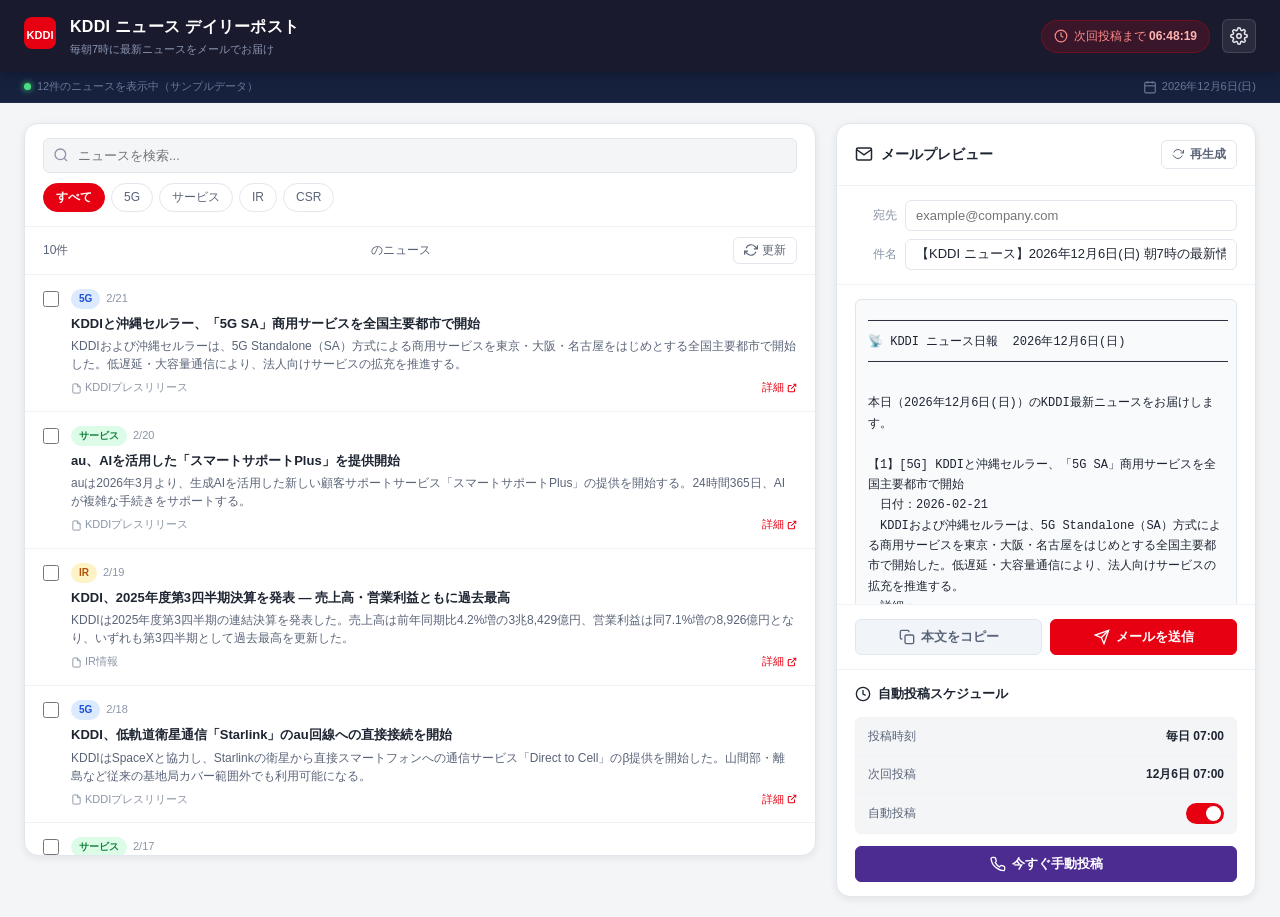
==== commit 6b61c560: "feat: KDDIニュース デイリーポストアプリを作成 - KDDIの最新ニュースをRSS/モックデータで取得・一覧表示 - カテゴリフィルター（5G / サービス / IR / CSR）と全文検索" ====
--- a/index.html
+++ b/index.html
@@ -3,343 +3,284 @@
 <head>
   <meta charset="UTF-8">
   <meta name="viewport" content="width=device-width, initial-scale=1.0">
-  <title>StayEase - ホテル予約</title>
+  <title>KDDI ニュース デイリーポスト</title>
   <link rel="stylesheet" href="style.css">
 </head>
 <body>
-  <!-- Header -->
-  <header class="header" id="header">
+  <!-- ヘッダー -->
+  <header class="header">
     <div class="header-inner">
-      <a href="#" class="logo" id="logoLink">
-        <span class="logo-icon">
-          <svg width="28" height="28" viewBox="0 0 24 24" fill="none" stroke="currentColor" stroke-width="2"><path d="M3 9l9-7 9 7v11a2 2 0 0 1-2 2H5a2 2 0 0 1-2-2z"/><polyline points="9 22 9 12 15 12 15 22"/></svg>
-        </span>
-        <span class="logo-text">StayEase</span>
-      </a>
-      <nav class="header-nav" id="headerNav">
-        <a href="#" class="nav-link active" data-page="home">ホーム</a>
-        <a href="#" class="nav-link" data-page="search">ホテル検索</a>
-        <a href="#" class="nav-link" data-page="bookings">予約一覧</a>
-      </nav>
-      <button class="menu-toggle" id="menuToggle" aria-label="メニュー">
-        <span class="menu-bar"></span>
-        <span class="menu-bar"></span>
-        <span class="menu-bar"></span>
-      </button>
+      <div class="header-brand">
+        <div class="brand-logo">
+          <svg width="32" height="32" viewBox="0 0 32 32" fill="none">
+            <rect width="32" height="32" rx="8" fill="#e60012"/>
+            <text x="16" y="22" text-anchor="middle" fill="white" font-size="11" font-weight="bold" font-family="sans-serif">KDDI</text>
+          </svg>
+        </div>
+        <div class="brand-text">
+          <h1>KDDI ニュース デイリーポスト</h1>
+          <p class="brand-sub">毎朝7時に最新ニュースをメールでお届け</p>
+        </div>
+      </div>
+      <div class="header-actions">
+        <div class="next-post-badge">
+          <span class="badge-icon">
+            <svg width="14" height="14" viewBox="0 0 24 24" fill="none" stroke="currentColor" stroke-width="2">
+              <circle cx="12" cy="12" r="10"/><polyline points="12 6 12 12 16 14"/>
+            </svg>
+          </span>
+          <span>次回投稿まで <strong id="countdown">--:--:--</strong></span>
+        </div>
+        <button class="btn btn-settings" id="btnSettings" aria-label="設定を開く">
+          <svg width="18" height="18" viewBox="0 0 24 24" fill="none" stroke="currentColor" stroke-width="2">
+            <circle cx="12" cy="12" r="3"/>
+            <path d="M19.4 15a1.65 1.65 0 0 0 .33 1.82l.06.06a2 2 0 0 1-2.83 2.83l-.06-.06a1.65 1.65 0 0 0-1.82-.33 1.65 1.65 0 0 0-1 1.51V21a2 2 0 0 1-4 0v-.09A1.65 1.65 0 0 0 9 19.4a1.65 1.65 0 0 0-1.82.33l-.06.06a2 2 0 0 1-2.83-2.83l.06-.06A1.65 1.65 0 0 0 4.68 15a1.65 1.65 0 0 0-1.51-1H3a2 2 0 0 1 0-4h.09A1.65 1.65 0 0 0 4.6 9a1.65 1.65 0 0 0-.33-1.82l-.06-.06a2 2 0 0 1 2.83-2.83l.06.06A1.65 1.65 0 0 0 9 4.68a1.65 1.65 0 0 0 1-1.51V3a2 2 0 0 1 4 0v.09a1.65 1.65 0 0 0 1 1.51 1.65 1.65 0 0 0 1.82-.33l.06-.06a2 2 0 0 1 2.83 2.83l-.06.06A1.65 1.65 0 0 0 19.4 9a1.65 1.65 0 0 0 1.51 1H21a2 2 0 0 1 0 4h-.09a1.65 1.65 0 0 0-1.51 1z"/>
+          </svg>
+        </button>
+      </div>
     </div>
   </header>
 
-  <!-- Main Content -->
-  <main class="main" id="mainContent">
-
-    <!-- ===== Home Page ===== -->
-    <div class="page page-home active" id="pageHome">
-      <!-- Hero -->
-      <section class="hero">
-        <div class="hero-bg"></div>
-        <div class="hero-content">
-          <h1 class="hero-title">最高のホテルを、<br>最高の価格で。</h1>
-          <p class="hero-subtitle">国内外の厳選されたホテルから、あなたにぴったりの一室を見つけましょう。</p>
-          <!-- Search Box -->
-          <div class="search-box">
-            <div class="search-row">
-              <div class="search-field">
-                <label class="search-label">目的地</label>
-                <input type="text" class="search-input" id="homeDestination" placeholder="都市名・ホテル名">
-              </div>
-              <div class="search-field">
-                <label class="search-label">チェックイン</label>
-                <input type="date" class="search-input" id="homeCheckin">
-              </div>
-              <div class="search-field">
-                <label class="search-label">チェックアウト</label>
-                <input type="date" class="search-input" id="homeCheckout">
-              </div>
-              <div class="search-field search-field-small">
-                <label class="search-label">人数</label>
-                <select class="search-input" id="homeGuests">
-                  <option value="1">1名</option>
-                  <option value="2" selected>2名</option>
-                  <option value="3">3名</option>
-                  <option value="4">4名</option>
-                </select>
-              </div>
-              <button class="btn-search" id="homeSearchBtn">
-                <svg width="20" height="20" viewBox="0 0 24 24" fill="none" stroke="currentColor" stroke-width="2"><circle cx="11" cy="11" r="8"/><line x1="21" y1="21" x2="16.65" y2="16.65"/></svg>
-                検索
-              </button>
+  <!-- ステータスバー -->
+  <div class="status-bar">
+    <div class="status-inner">
+      <div class="status-item">
+        <span class="status-dot" id="fetchStatusDot"></span>
+        <span id="fetchStatusText">ニュースを取得中...</span>
+      </div>
+      <div class="status-date">
+        <svg width="14" height="14" viewBox="0 0 24 24" fill="none" stroke="currentColor" stroke-width="2">
+          <rect x="3" y="4" width="18" height="18" rx="2" ry="2"/><line x1="16" y1="2" x2="16" y2="6"/><line x1="8" y1="2" x2="8" y2="6"/><line x1="3" y1="10" x2="21" y2="10"/>
+        </svg>
+        <span id="todayDate">--</span>
+      </div>
+    </div>
+  </div>
+
+  <!-- メインコンテンツ -->
+  <main class="main">
+    <!-- 左パネル：ニュースリスト -->
+    <section class="panel panel-news">
+      <!-- 検索・フィルター -->
+      <div class="news-controls">
+        <div class="search-box">
+          <svg class="search-icon" width="16" height="16" viewBox="0 0 24 24" fill="none" stroke="currentColor" stroke-width="2">
+            <circle cx="11" cy="11" r="8"/><line x1="21" y1="21" x2="16.65" y2="16.65"/>
+          </svg>
+          <input type="text" id="searchInput" class="search-input" placeholder="ニュースを検索...">
+          <button class="search-clear" id="searchClear" aria-label="検索をクリア" style="display:none">
+            <svg width="14" height="14" viewBox="0 0 24 24" fill="none" stroke="currentColor" stroke-width="2">
+              <line x1="18" y1="6" x2="6" y2="18"/><line x1="6" y1="6" x2="18" y2="18"/>
+            </svg>
+          </button>
+        </div>
+        <div class="filter-tabs" id="filterTabs">
+          <button class="filter-tab active" data-filter="all">すべて</button>
+          <button class="filter-tab" data-filter="5g">5G</button>
+          <button class="filter-tab" data-filter="service">サービス</button>
+          <button class="filter-tab" data-filter="ir">IR</button>
+          <button class="filter-tab" data-filter="csr">CSR</button>
+        </div>
+      </div>
+
+      <!-- ニュース件数 -->
+      <div class="news-meta">
+        <span id="newsCount">0件</span>のニュース
+        <button class="btn-refresh" id="btnRefresh" aria-label="ニュースを更新">
+          <svg width="14" height="14" viewBox="0 0 24 24" fill="none" stroke="currentColor" stroke-width="2">
+            <polyline points="23 4 23 10 17 10"/><polyline points="1 20 1 14 7 14"/>
+            <path d="M3.51 9a9 9 0 0 1 14.85-3.36L23 10M1 14l4.64 4.36A9 9 0 0 0 20.49 15"/>
+          </svg>
+          更新
+        </button>
+      </div>
+
+      <!-- ニュースリスト -->
+      <div class="news-list" id="newsList">
+        <div class="loading-state">
+          <div class="spinner"></div>
+          <p>ニュースを取得中...</p>
+        </div>
+      </div>
+    </section>
+
+    <!-- 右パネル：メールプレビュー -->
+    <section class="panel panel-email">
+      <div class="panel-header">
+        <h2>
+          <svg width="18" height="18" viewBox="0 0 24 24" fill="none" stroke="currentColor" stroke-width="2">
+            <path d="M4 4h16c1.1 0 2 .9 2 2v12c0 1.1-.9 2-2 2H4c-1.1 0-2-.9-2-2V6c0-1.1.9-2 2-2z"/>
+            <polyline points="22,6 12,13 2,6"/>
+          </svg>
+          メールプレビュー
+        </h2>
+        <div class="panel-header-actions">
+          <button class="btn btn-sm btn-outline" id="btnRegenerate">
+            <svg width="12" height="12" viewBox="0 0 24 24" fill="none" stroke="currentColor" stroke-width="2">
+              <polyline points="23 4 23 10 17 10"/><path d="M3.51 9a9 9 0 0 1 14.85-3.36L23 10M1 14l4.64 4.36A9 9 0 0 0 20.49 15"/>
+            </svg>
+            再生成
+          </button>
+        </div>
+      </div>
+
+      <!-- メール設定 -->
+      <div class="email-config">
+        <div class="email-field">
+          <label for="emailTo">宛先</label>
+          <input type="email" id="emailTo" class="email-input" placeholder="example@company.com" multiple>
+        </div>
+        <div class="email-field">
+          <label for="emailSubject">件名</label>
+          <input type="text" id="emailSubject" class="email-input" id="emailSubject">
+        </div>
+      </div>
+
+      <!-- メール本文プレビュー -->
+      <div class="email-preview" id="emailPreview">
+        <div class="email-body" id="emailBody">
+          <p class="placeholder-text">ニュースが読み込まれるとメール本文が生成されます</p>
+        </div>
+      </div>
+
+      <!-- アクションボタン -->
+      <div class="email-actions">
+        <button class="btn btn-copy" id="btnCopy">
+          <svg width="16" height="16" viewBox="0 0 24 24" fill="none" stroke="currentColor" stroke-width="2">
+            <rect x="9" y="9" width="13" height="13" rx="2" ry="2"/>
+            <path d="M5 15H4a2 2 0 0 1-2-2V4a2 2 0 0 1 2-2h9a2 2 0 0 1 2 2v1"/>
+          </svg>
+          本文をコピー
+        </button>
+        <button class="btn btn-send" id="btnSend">
+          <svg width="16" height="16" viewBox="0 0 24 24" fill="none" stroke="currentColor" stroke-width="2">
+            <line x1="22" y1="2" x2="11" y2="13"/>
+            <polygon points="22 2 15 22 11 13 2 9 22 2"/>
+          </svg>
+          メールを送信
+        </button>
+      </div>
+
+      <!-- 自動投稿設定 -->
+      <div class="auto-post-section">
+        <div class="auto-post-header">
+          <svg width="16" height="16" viewBox="0 0 24 24" fill="none" stroke="currentColor" stroke-width="2">
+            <circle cx="12" cy="12" r="10"/><polyline points="12 6 12 12 16 14"/>
+          </svg>
+          <span>自動投稿スケジュール</span>
+        </div>
+        <div class="schedule-display">
+          <div class="schedule-item">
+            <span class="schedule-label">投稿時刻</span>
+            <span class="schedule-value">毎日 07:00</span>
+          </div>
+          <div class="schedule-item">
+            <span class="schedule-label">次回投稿</span>
+            <span class="schedule-value" id="nextPostTime">--</span>
+          </div>
+          <div class="schedule-item">
+            <span class="schedule-label">自動投稿</span>
+            <label class="toggle-switch">
+              <input type="checkbox" id="autoPostToggle" checked>
+              <span class="toggle-slider"></span>
+            </label>
+          </div>
+        </div>
+        <div class="manual-trigger">
+          <button class="btn btn-manual" id="btnManualPost">
+            <svg width="16" height="16" viewBox="0 0 24 24" fill="none" stroke="currentColor" stroke-width="2">
+              <path d="M22 16.92v3a2 2 0 0 1-2.18 2 19.79 19.79 0 0 1-8.63-3.07A19.5 19.5 0 0 1 4.69 13a19.79 19.79 0 0 1-3.07-8.67A2 2 0 0 1 3.6 2.18l3 .01a2 2 0 0 1 2 1.72c.127.96.361 1.903.7 2.81a2 2 0 0 1-.45 2.11L7.91 9.91a16 16 0 0 0 6.29 6.29l1.42-1.42a2 2 0 0 1 2.11-.45c.907.339 1.85.573 2.81.7A2 2 0 0 1 22 16.92z"/>
+            </svg>
+            今すぐ手動投稿
+          </button>
+        </div>
+      </div>
+    </section>
+  </main>
+
+  <!-- 設定モーダル -->
+  <div class="modal-overlay" id="settingsModal" style="display:none">
+    <div class="modal">
+      <div class="modal-header">
+        <h3>設定</h3>
+        <button class="modal-close" id="btnCloseSettings" aria-label="設定を閉じる">
+          <svg width="20" height="20" viewBox="0 0 24 24" fill="none" stroke="currentColor" stroke-width="2">
+            <line x1="18" y1="6" x2="6" y2="18"/><line x1="6" y1="6" x2="18" y2="18"/>
+          </svg>
+        </button>
+      </div>
+      <div class="modal-body">
+        <div class="settings-section">
+          <h4>メール設定</h4>
+          <div class="setting-row">
+            <label for="settingEmailTo">送信先アドレス</label>
+            <input type="email" id="settingEmailTo" class="setting-input" placeholder="recipient@example.com">
+            <small>複数の場合はカンマ区切りで入力</small>
+          </div>
+          <div class="setting-row">
+            <label for="settingEmailCc">CC</label>
+            <input type="email" id="settingEmailCc" class="setting-input" placeholder="cc@example.com">
+          </div>
+          <div class="setting-row">
+            <label for="settingSubjectTemplate">件名テンプレート</label>
+            <input type="text" id="settingSubjectTemplate" class="setting-input" placeholder="【KDDI】{date} ニュース一覧">
+            <small>{date} は実際の日付に置換されます</small>
+          </div>
+        </div>
+        <div class="settings-section">
+          <h4>ニュース設定</h4>
+          <div class="setting-row">
+            <label for="settingMaxNews">最大件数</label>
+            <select id="settingMaxNews" class="setting-select">
+              <option value="5">5件</option>
+              <option value="10" selected>10件</option>
+              <option value="15">15件</option>
+              <option value="20">20件</option>
+            </select>
+          </div>
+          <div class="setting-row">
+            <label>ニュースソース</label>
+            <div class="checkbox-group">
+              <label class="checkbox-label">
+                <input type="checkbox" id="srcOfficialRelease" checked>
+                KDDIプレスリリース
+              </label>
+              <label class="checkbox-label">
+                <input type="checkbox" id="srcIr" checked>
+                IR情報
+              </label>
+              <label class="checkbox-label">
+                <input type="checkbox" id="srcService" checked>
+                サービスニュース
+              </label>
             </div>
           </div>
         </div>
-      </section>
-
-      <!-- Featured Hotels -->
-      <section class="section">
-        <div class="container">
-          <h2 class="section-title">人気のホテル</h2>
-          <p class="section-subtitle">お客様に選ばれ続ける、おすすめの宿泊施設</p>
-          <div class="hotel-grid" id="featuredHotels"></div>
-        </div>
-      </section>
-
-      <!-- Features -->
-      <section class="section section-alt">
-        <div class="container">
-          <h2 class="section-title">StayEaseが選ばれる理由</h2>
-          <p class="section-subtitle">快適な旅のための充実したサービス</p>
-          <div class="features-grid">
-            <div class="feature-card">
-              <div class="feature-icon">
-                <svg width="32" height="32" viewBox="0 0 24 24" fill="none" stroke="currentColor" stroke-width="1.5"><path d="M12 22s-8-4.5-8-11.8A8 8 0 0 1 12 2a8 8 0 0 1 8 8.2c0 7.3-8 11.8-8 11.8z"/><circle cx="12" cy="10" r="3"/></svg>
-              </div>
-              <h3 class="feature-title">国内外5,000+施設</h3>
-              <p class="feature-desc">国内の温泉旅館から海外のリゾートホテルまで、幅広い選択肢をご用意。</p>
-            </div>
-            <div class="feature-card">
-              <div class="feature-icon">
-                <svg width="32" height="32" viewBox="0 0 24 24" fill="none" stroke="currentColor" stroke-width="1.5"><path d="M12 1v4M12 19v4M4.93 4.93l2.83 2.83M16.24 16.24l2.83 2.83M1 12h4M19 12h4M4.93 19.07l2.83-2.83M16.24 7.76l2.83-2.83"/></svg>
-              </div>
-              <h3 class="feature-title">最低価格保証</h3>
-              <p class="feature-desc">他サイトより高い場合は差額を返金。いつでもお得にご予約いただけます。</p>
-            </div>
-            <div class="feature-card">
-              <div class="feature-icon">
-                <svg width="32" height="32" viewBox="0 0 24 24" fill="none" stroke="currentColor" stroke-width="1.5"><path d="M22 11.08V12a10 10 0 1 1-5.93-9.14"/><polyline points="22 4 12 14.01 9 11.01"/></svg>
-              </div>
-              <h3 class="feature-title">無料キャンセル</h3>
-              <p class="feature-desc">多くのプランで宿泊日前日までキャンセル無料。安心してご予約ください。</p>
-            </div>
-            <div class="feature-card">
-              <div class="feature-icon">
-                <svg width="32" height="32" viewBox="0 0 24 24" fill="none" stroke="currentColor" stroke-width="1.5"><path d="M21 15a2 2 0 0 1-2 2H7l-4 4V5a2 2 0 0 1 2-2h14a2 2 0 0 1 2 2z"/></svg>
-              </div>
-              <h3 class="feature-title">24時間サポート</h3>
-              <p class="feature-desc">チャット・電話でいつでもご相談OK。旅先でのトラブルも安心です。</p>
-            </div>
-          </div>
-        </div>
-      </section>
+        <div class="settings-section">
+          <h4>スケジュール設定</h4>
+          <div class="setting-row">
+            <label for="settingPostTime">投稿時刻</label>
+            <input type="time" id="settingPostTime" class="setting-input" value="07:00">
+          </div>
+        </div>
+      </div>
+      <div class="modal-footer">
+        <button class="btn btn-outline" id="btnCancelSettings">キャンセル</button>
+        <button class="btn btn-primary" id="btnSaveSettings">保存</button>
+      </div>
     </div>
-
-    <!-- ===== Search/Results Page ===== -->
-    <div class="page page-search" id="pageSearch">
-      <div class="container">
-        <!-- Search Filters -->
-        <div class="search-filters">
-          <div class="search-row">
-            <div class="search-field">
-              <label class="search-label">目的地</label>
-              <input type="text" class="search-input" id="searchDestination" placeholder="都市名・ホテル名">
-            </div>
-            <div class="search-field">
-              <label class="search-label">チェックイン</label>
-              <input type="date" class="search-input" id="searchCheckin">
-            </div>
-            <div class="search-field">
-              <label class="search-label">チェックアウト</label>
-              <input type="date" class="search-input" id="searchCheckout">
-            </div>
-            <div class="search-field search-field-small">
-              <label class="search-label">人数</label>
-              <select class="search-input" id="searchGuests">
-                <option value="1">1名</option>
-                <option value="2" selected>2名</option>
-                <option value="3">3名</option>
-                <option value="4">4名</option>
-              </select>
-            </div>
-            <button class="btn-search" id="searchPageBtn">
-              <svg width="20" height="20" viewBox="0 0 24 24" fill="none" stroke="currentColor" stroke-width="2"><circle cx="11" cy="11" r="8"/><line x1="21" y1="21" x2="16.65" y2="16.65"/></svg>
-              検索
-            </button>
-          </div>
-          <!-- Filter Options -->
-          <div class="filter-row">
-            <div class="filter-group">
-              <label class="filter-label">価格帯</label>
-              <select class="filter-select" id="filterPrice">
-                <option value="all">すべて</option>
-                <option value="budget">~10,000円</option>
-                <option value="mid">10,000~25,000円</option>
-                <option value="high">25,000~50,000円</option>
-                <option value="luxury">50,000円~</option>
-              </select>
-            </div>
-            <div class="filter-group">
-              <label class="filter-label">評価</label>
-              <select class="filter-select" id="filterRating">
-                <option value="all">すべて</option>
-                <option value="4.5">4.5以上</option>
-                <option value="4.0">4.0以上</option>
-                <option value="3.5">3.5以上</option>
-              </select>
-            </div>
-            <div class="filter-group">
-              <label class="filter-label">並び替え</label>
-              <select class="filter-select" id="filterSort">
-                <option value="recommended">おすすめ順</option>
-                <option value="price-low">価格が安い順</option>
-                <option value="price-high">価格が高い順</option>
-                <option value="rating">評価が高い順</option>
-              </select>
-            </div>
-          </div>
-        </div>
-
-        <!-- Results -->
-        <div class="results-header">
-          <span id="resultsCount">0件</span>のホテルが見つかりました
-        </div>
-        <div class="hotel-list" id="hotelList"></div>
-      </div>
-    </div>
-
-    <!-- ===== Hotel Detail Page ===== -->
-    <div class="page page-detail" id="pageDetail">
-      <div class="container">
-        <button class="btn-back" id="btnBack">
-          <svg width="20" height="20" viewBox="0 0 24 24" fill="none" stroke="currentColor" stroke-width="2"><line x1="19" y1="12" x2="5" y2="12"/><polyline points="12 19 5 12 12 5"/></svg>
-          検索結果に戻る
-        </button>
-        <div id="hotelDetail"></div>
-      </div>
-    </div>
-
-    <!-- ===== Booking Form Page ===== -->
-    <div class="page page-booking" id="pageBooking">
-      <div class="container">
-        <h2 class="page-title">予約情報入力</h2>
-        <div class="booking-layout">
-          <div class="booking-form-section">
-            <form id="bookingForm" novalidate>
-              <div class="form-section">
-                <h3 class="form-section-title">宿泊者情報</h3>
-                <div class="form-row">
-                  <div class="form-group">
-                    <label class="form-label" for="guestLastName">姓 <span class="required">*</span></label>
-                    <input type="text" class="form-input" id="guestLastName" placeholder="山田" required>
-                    <span class="form-error" id="errorLastName"></span>
-                  </div>
-                  <div class="form-group">
-                    <label class="form-label" for="guestFirstName">名 <span class="required">*</span></label>
-                    <input type="text" class="form-input" id="guestFirstName" placeholder="太郎" required>
-                    <span class="form-error" id="errorFirstName"></span>
-                  </div>
-                </div>
-                <div class="form-group">
-                  <label class="form-label" for="guestEmail">メールアドレス <span class="required">*</span></label>
-                  <input type="email" class="form-input" id="guestEmail" placeholder="example@email.com" required>
-                  <span class="form-error" id="errorEmail"></span>
-                </div>
-                <div class="form-group">
-                  <label class="form-label" for="guestPhone">電話番号 <span class="required">*</span></label>
-                  <input type="tel" class="form-input" id="guestPhone" placeholder="090-1234-5678" required>
-                  <span class="form-error" id="errorPhone"></span>
-                </div>
-              </div>
-
-              <div class="form-section">
-                <h3 class="form-section-title">お支払い情報</h3>
-                <div class="form-group">
-                  <label class="form-label" for="cardNumber">カード番号 <span class="required">*</span></label>
-                  <input type="text" class="form-input" id="cardNumber" placeholder="1234 5678 9012 3456" maxlength="19" required>
-                  <span class="form-error" id="errorCard"></span>
-                </div>
-                <div class="form-row">
-                  <div class="form-group">
-                    <label class="form-label" for="cardExpiry">有効期限 <span class="required">*</span></label>
-                    <input type="text" class="form-input" id="cardExpiry" placeholder="MM/YY" maxlength="5" required>
-                    <span class="form-error" id="errorExpiry"></span>
-                  </div>
-                  <div class="form-group">
-                    <label class="form-label" for="cardCvc">セキュリティコード <span class="required">*</span></label>
-                    <input type="text" class="form-input" id="cardCvc" placeholder="123" maxlength="4" required>
-                    <span class="form-error" id="errorCvc"></span>
-                  </div>
-                </div>
-              </div>
-
-              <div class="form-section">
-                <h3 class="form-section-title">その他</h3>
-                <div class="form-group">
-                  <label class="form-label" for="specialRequests">特別リクエスト（任意）</label>
-                  <textarea class="form-textarea" id="specialRequests" rows="3" placeholder="アレルギー、アーリーチェックインなどのご要望"></textarea>
-                </div>
-              </div>
-
-              <button type="submit" class="btn-confirm" id="btnConfirmBooking">予約を確定する</button>
-            </form>
-          </div>
-
-          <div class="booking-summary-section">
-            <div class="booking-summary" id="bookingSummary"></div>
-          </div>
-        </div>
-      </div>
-    </div>
-
-    <!-- ===== Confirmation Page ===== -->
-    <div class="page page-confirmation" id="pageConfirmation">
-      <div class="container">
-        <div class="confirmation-card" id="confirmationContent"></div>
-      </div>
-    </div>
-
-    <!-- ===== Bookings List Page ===== -->
-    <div class="page page-bookings" id="pageBookings">
-      <div class="container">
-        <h2 class="page-title">予約一覧</h2>
-        <div id="bookingsList"></div>
-      </div>
-    </div>
-
-  </main>
-
-  <!-- Footer -->
-  <footer class="footer">
-    <div class="container">
-      <div class="footer-grid">
-        <div class="footer-col">
-          <div class="footer-logo">
-            <span class="logo-icon">
-              <svg width="24" height="24" viewBox="0 0 24 24" fill="none" stroke="currentColor" stroke-width="2"><path d="M3 9l9-7 9 7v11a2 2 0 0 1-2 2H5a2 2 0 0 1-2-2z"/><polyline points="9 22 9 12 15 12 15 22"/></svg>
-            </span>
-            StayEase
-          </div>
-          <p class="footer-desc">最高のホテルを、最高の価格で。あなたの理想の旅をサポートします。</p>
-        </div>
-        <div class="footer-col">
-          <h4 class="footer-heading">サービス</h4>
-          <ul class="footer-links">
-            <li><a href="#">ホテル検索</a></li>
-            <li><a href="#">旅館・温泉</a></li>
-            <li><a href="#">ビジネスホテル</a></li>
-            <li><a href="#">リゾートホテル</a></li>
-          </ul>
-        </div>
-        <div class="footer-col">
-          <h4 class="footer-heading">サポート</h4>
-          <ul class="footer-links">
-            <li><a href="#">よくある質問</a></li>
-            <li><a href="#">キャンセルポリシー</a></li>
-            <li><a href="#">お問い合わせ</a></li>
-            <li><a href="#">利用規約</a></li>
-          </ul>
-        </div>
-        <div class="footer-col">
-          <h4 class="footer-heading">会社情報</h4>
-          <ul class="footer-links">
-            <li><a href="#">会社概要</a></li>
-            <li><a href="#">プライバシーポリシー</a></li>
-            <li><a href="#">採用情報</a></li>
-          </ul>
-        </div>
-      </div>
-      <div class="footer-bottom">
-        <p>&copy; 2026 StayEase. All Rights Reserved.</p>
-      </div>
-    </div>
-  </footer>
+  </div>
+
+  <!-- トースト通知 -->
+  <div class="toast-container" id="toastContainer"></div>
+
+  <!-- 選択済みニュース確認 -->
+  <div class="selection-bar" id="selectionBar" style="display:none">
+    <span id="selectionCount">0件選択中</span>
+    <button class="btn btn-sm btn-outline" id="btnSelectAll">すべて選択</button>
+    <button class="btn btn-sm btn-outline" id="btnClearSelection">選択解除</button>
+    <button class="btn btn-sm btn-primary" id="btnAddToEmail">メールに追加</button>
+  </div>
 
   <script src="app.js"></script>
 </body>
--- a/style.css
+++ b/style.css
@@ -1,1578 +1,937 @@
 /* ============================================
-   StayEase - Hotel Booking App Styles
-   ============================================ */
-
-/* --- CSS Variables --- */
+   KDDI ニュース デイリーポスト - スタイルシート
+   ============================================ */
+
 :root {
-  --primary: #2563eb;
-  --primary-dark: #1d4ed8;
-  --primary-light: #3b82f6;
-  --primary-50: #eff6ff;
-  --primary-100: #dbeafe;
-
-  --accent: #f59e0b;
-  --accent-dark: #d97706;
-
-  --success: #10b981;
-  --success-light: #ecfdf5;
-  --error: #ef4444;
-  --error-light: #fef2f2;
-  --warning: #f59e0b;
-
-  --white: #ffffff;
-  --gray-50: #f9fafb;
-  --gray-100: #f3f4f6;
-  --gray-200: #e5e7eb;
-  --gray-300: #d1d5db;
-  --gray-400: #9ca3af;
-  --gray-500: #6b7280;
-  --gray-600: #4b5563;
-  --gray-700: #374151;
-  --gray-800: #1f2937;
-  --gray-900: #111827;
-
+  --primary: #e60012;
+  --primary-light: #ff4d5a;
+  --primary-dark: #b8000f;
+  --primary-bg: #fff5f5;
+  --accent: #4d2c91;
+  --accent-light: #7b5cc7;
+
+  --bg: #f4f5f7;
+  --bg-card: #ffffff;
+  --bg-header: #1a1a2e;
+  --bg-status: #16213e;
+  --bg-hover: #f8f9fa;
+
+  --text: #1e2532;
+  --text-secondary: #5a6478;
+  --text-muted: #8a94a6;
+  --text-on-dark: #e8eaf0;
+
+  --border: #e2e6ed;
+  --border-light: #f0f2f5;
+
+  --radius: 10px;
   --radius-sm: 6px;
-  --radius: 8px;
-  --radius-lg: 12px;
-  --radius-xl: 16px;
-  --radius-2xl: 20px;
-
-  --shadow-sm: 0 1px 2px rgba(0, 0, 0, 0.05);
-  --shadow: 0 4px 6px -1px rgba(0, 0, 0, 0.08), 0 2px 4px -2px rgba(0, 0, 0, 0.04);
-  --shadow-md: 0 6px 12px -2px rgba(0, 0, 0, 0.1), 0 3px 6px -3px rgba(0, 0, 0, 0.05);
-  --shadow-lg: 0 10px 25px -5px rgba(0, 0, 0, 0.1), 0 8px 10px -6px rgba(0, 0, 0, 0.04);
-  --shadow-xl: 0 20px 40px -10px rgba(0, 0, 0, 0.15);
-
-  --transition: 0.3s cubic-bezier(0.4, 0, 0.2, 1);
-  --transition-fast: 0.15s ease;
-
-  --header-height: 68px;
-  --container-width: 1200px;
-}
-
-/* --- Reset & Base --- */
-*, *::before, *::after {
-  box-sizing: border-box;
-  margin: 0;
-  padding: 0;
-}
-
-html {
+  --radius-lg: 14px;
+
+  --shadow-sm: 0 1px 3px rgba(0,0,0,0.06);
+  --shadow: 0 2px 8px rgba(0,0,0,0.08);
+  --shadow-lg: 0 8px 24px rgba(0,0,0,0.12);
+
+  --font: 'Hiragino Kaku Gothic ProN', 'Hiragino Sans', 'Meiryo', sans-serif;
+}
+
+*, *::before, *::after { box-sizing: border-box; margin: 0; padding: 0; }
+
+body {
+  font-family: var(--font);
+  background: var(--bg);
+  color: var(--text);
+  font-size: 14px;
+  line-height: 1.6;
+  min-height: 100vh;
+  display: flex;
+  flex-direction: column;
+}
+
+/* ============================================
+   ヘッダー
+   ============================================ */
+.header {
+  background: var(--bg-header);
+  color: var(--text-on-dark);
+  position: sticky;
+  top: 0;
+  z-index: 100;
+  box-shadow: 0 2px 12px rgba(0,0,0,0.3);
+}
+
+.header-inner {
+  max-width: 1400px;
+  margin: 0 auto;
+  padding: 14px 24px;
+  display: flex;
+  align-items: center;
+  justify-content: space-between;
+  gap: 16px;
+}
+
+.header-brand {
+  display: flex;
+  align-items: center;
+  gap: 14px;
+}
+
+.brand-logo {
+  flex-shrink: 0;
+}
+
+.brand-text h1 {
   font-size: 16px;
-  scroll-behavior: smooth;
-  -webkit-font-smoothing: antialiased;
-  -moz-osx-font-smoothing: grayscale;
-}
-
-body {
-  font-family: -apple-system, BlinkMacSystemFont, 'Segoe UI', 'Hiragino Kaku Gothic ProN', 'Noto Sans JP', 'Meiryo', sans-serif;
-  color: var(--gray-800);
-  background: var(--gray-50);
+  font-weight: 700;
+  color: #ffffff;
+  letter-spacing: 0.02em;
+}
+
+.brand-sub {
+  font-size: 11px;
+  color: #8a94b0;
+  margin-top: 1px;
+}
+
+.header-actions {
+  display: flex;
+  align-items: center;
+  gap: 12px;
+}
+
+.next-post-badge {
+  display: flex;
+  align-items: center;
+  gap: 6px;
+  background: rgba(230, 0, 18, 0.15);
+  border: 1px solid rgba(230, 0, 18, 0.3);
+  color: #ff8a8a;
+  padding: 6px 12px;
+  border-radius: 20px;
+  font-size: 12px;
+}
+
+.next-post-badge strong {
+  color: #ffb3b3;
+  font-variant-numeric: tabular-nums;
+}
+
+.badge-icon {
+  display: flex;
+  align-items: center;
+}
+
+/* ============================================
+   ステータスバー
+   ============================================ */
+.status-bar {
+  background: var(--bg-status);
+  border-bottom: 1px solid rgba(255,255,255,0.05);
+}
+
+.status-inner {
+  max-width: 1400px;
+  margin: 0 auto;
+  padding: 6px 24px;
+  display: flex;
+  align-items: center;
+  justify-content: space-between;
+  font-size: 11px;
+  color: #6b7897;
+}
+
+.status-item {
+  display: flex;
+  align-items: center;
+  gap: 6px;
+}
+
+.status-dot {
+  width: 7px;
+  height: 7px;
+  border-radius: 50%;
+  background: #6b7897;
+  flex-shrink: 0;
+}
+
+.status-dot.success { background: #4ade80; box-shadow: 0 0 6px #4ade80; }
+.status-dot.loading { background: #facc15; animation: pulse 1s infinite; }
+.status-dot.error { background: #f87171; }
+
+@keyframes pulse {
+  0%, 100% { opacity: 1; }
+  50% { opacity: 0.4; }
+}
+
+.status-date {
+  display: flex;
+  align-items: center;
+  gap: 5px;
+  color: #6b7897;
+}
+
+/* ============================================
+   メインレイアウト
+   ============================================ */
+.main {
+  flex: 1;
+  max-width: 1400px;
+  margin: 0 auto;
+  width: 100%;
+  padding: 20px 24px;
+  display: grid;
+  grid-template-columns: 1fr 420px;
+  gap: 20px;
+  align-items: start;
+}
+
+/* ============================================
+   パネル共通
+   ============================================ */
+.panel {
+  background: var(--bg-card);
+  border-radius: var(--radius-lg);
+  border: 1px solid var(--border);
+  box-shadow: var(--shadow);
+  overflow: hidden;
+}
+
+.panel-header {
+  display: flex;
+  align-items: center;
+  justify-content: space-between;
+  padding: 16px 18px;
+  border-bottom: 1px solid var(--border-light);
+}
+
+.panel-header h2 {
+  display: flex;
+  align-items: center;
+  gap: 8px;
+  font-size: 14px;
+  font-weight: 600;
+  color: var(--text);
+}
+
+.panel-header-actions {
+  display: flex;
+  gap: 8px;
+}
+
+/* ============================================
+   ニュースパネル
+   ============================================ */
+.news-controls {
+  padding: 14px 18px;
+  border-bottom: 1px solid var(--border-light);
+  display: flex;
+  flex-direction: column;
+  gap: 10px;
+}
+
+.search-box {
+  position: relative;
+  display: flex;
+  align-items: center;
+}
+
+.search-icon {
+  position: absolute;
+  left: 10px;
+  color: var(--text-muted);
+  pointer-events: none;
+}
+
+.search-input {
+  width: 100%;
+  padding: 9px 34px;
+  border: 1px solid var(--border);
+  border-radius: var(--radius-sm);
+  font-size: 13px;
+  font-family: var(--font);
+  background: var(--bg);
+  color: var(--text);
+  transition: border-color 0.2s;
+}
+
+.search-input:focus {
+  outline: none;
+  border-color: var(--primary);
+  background: #fff;
+}
+
+.search-clear {
+  position: absolute;
+  right: 8px;
+  background: none;
+  border: none;
+  cursor: pointer;
+  color: var(--text-muted);
+  display: flex;
+  padding: 2px;
+  border-radius: 3px;
+}
+
+.search-clear:hover { color: var(--text); }
+
+.filter-tabs {
+  display: flex;
+  gap: 6px;
+  flex-wrap: wrap;
+}
+
+.filter-tab {
+  padding: 5px 12px;
+  border: 1px solid var(--border);
+  border-radius: 20px;
+  background: none;
+  font-size: 12px;
+  font-family: var(--font);
+  color: var(--text-secondary);
+  cursor: pointer;
+  transition: all 0.15s;
+}
+
+.filter-tab:hover {
+  border-color: var(--primary);
+  color: var(--primary);
+}
+
+.filter-tab.active {
+  background: var(--primary);
+  border-color: var(--primary);
+  color: white;
+  font-weight: 600;
+}
+
+.news-meta {
+  padding: 10px 18px;
+  display: flex;
+  align-items: center;
+  justify-content: space-between;
+  font-size: 12px;
+  color: var(--text-secondary);
+  border-bottom: 1px solid var(--border-light);
+}
+
+.btn-refresh {
+  display: flex;
+  align-items: center;
+  gap: 4px;
+  background: none;
+  border: 1px solid var(--border);
+  border-radius: var(--radius-sm);
+  padding: 4px 10px;
+  font-size: 12px;
+  font-family: var(--font);
+  color: var(--text-secondary);
+  cursor: pointer;
+  transition: all 0.15s;
+}
+
+.btn-refresh:hover {
+  border-color: var(--primary);
+  color: var(--primary);
+}
+
+.btn-refresh.spinning svg {
+  animation: spin 1s linear infinite;
+}
+
+@keyframes spin { to { transform: rotate(360deg); } }
+
+/* ニュースリスト */
+.news-list {
+  max-height: calc(100vh - 320px);
+  overflow-y: auto;
+  min-height: 200px;
+}
+
+.news-list::-webkit-scrollbar { width: 5px; }
+.news-list::-webkit-scrollbar-track { background: transparent; }
+.news-list::-webkit-scrollbar-thumb { background: var(--border); border-radius: 3px; }
+
+/* ニュースカード */
+.news-card {
+  padding: 14px 18px;
+  border-bottom: 1px solid var(--border-light);
+  cursor: pointer;
+  transition: background 0.15s;
+  display: flex;
+  gap: 12px;
+  align-items: flex-start;
+}
+
+.news-card:last-child { border-bottom: none; }
+
+.news-card:hover { background: var(--bg-hover); }
+
+.news-card.selected { background: var(--primary-bg); }
+
+.news-card-check {
+  flex-shrink: 0;
+  margin-top: 2px;
+}
+
+.news-card-check input[type="checkbox"] {
+  width: 16px;
+  height: 16px;
+  accent-color: var(--primary);
+  cursor: pointer;
+}
+
+.news-card-content { flex: 1; min-width: 0; }
+
+.news-card-header {
+  display: flex;
+  align-items: center;
+  gap: 6px;
+  margin-bottom: 5px;
+  flex-wrap: wrap;
+}
+
+.news-tag {
+  padding: 2px 8px;
+  border-radius: 10px;
+  font-size: 10px;
+  font-weight: 600;
+  flex-shrink: 0;
+}
+
+.news-tag.tag-5g { background: #dbeafe; color: #1d4ed8; }
+.news-tag.tag-service { background: #dcfce7; color: #15803d; }
+.news-tag.tag-ir { background: #fef3c7; color: #b45309; }
+.news-tag.tag-csr { background: #f3e8ff; color: #7e22ce; }
+.news-tag.tag-general { background: #f1f5f9; color: #475569; }
+
+.news-date {
+  font-size: 11px;
+  color: var(--text-muted);
+}
+
+.news-card-title {
+  font-size: 13px;
+  font-weight: 600;
+  color: var(--text);
+  line-height: 1.5;
+  margin-bottom: 4px;
+}
+
+.news-card-summary {
+  font-size: 12px;
+  color: var(--text-secondary);
+  line-height: 1.5;
+  display: -webkit-box;
+  -webkit-line-clamp: 2;
+  -webkit-box-orient: vertical;
+  overflow: hidden;
+}
+
+.news-card-footer {
+  display: flex;
+  align-items: center;
+  gap: 8px;
+  margin-top: 6px;
+}
+
+.news-source {
+  font-size: 11px;
+  color: var(--text-muted);
+  display: flex;
+  align-items: center;
+  gap: 3px;
+}
+
+.news-link {
+  font-size: 11px;
+  color: var(--primary);
+  text-decoration: none;
+  display: flex;
+  align-items: center;
+  gap: 3px;
+  margin-left: auto;
+}
+
+.news-link:hover { text-decoration: underline; }
+
+/* ローディング・空状態 */
+.loading-state, .empty-state {
+  display: flex;
+  flex-direction: column;
+  align-items: center;
+  justify-content: center;
+  padding: 48px 24px;
+  gap: 12px;
+  color: var(--text-muted);
+  font-size: 13px;
+}
+
+.spinner {
+  width: 28px;
+  height: 28px;
+  border: 3px solid var(--border);
+  border-top-color: var(--primary);
+  border-radius: 50%;
+  animation: spin 0.8s linear infinite;
+}
+
+/* ============================================
+   メールパネル
+   ============================================ */
+.email-config {
+  padding: 14px 18px;
+  border-bottom: 1px solid var(--border-light);
+  display: flex;
+  flex-direction: column;
+  gap: 8px;
+}
+
+.email-field {
+  display: grid;
+  grid-template-columns: 42px 1fr;
+  align-items: center;
+  gap: 8px;
+}
+
+.email-field label {
+  font-size: 12px;
+  color: var(--text-muted);
+  text-align: right;
+}
+
+.email-input {
+  padding: 7px 10px;
+  border: 1px solid var(--border);
+  border-radius: var(--radius-sm);
+  font-size: 13px;
+  font-family: var(--font);
+  color: var(--text);
+  transition: border-color 0.2s;
+}
+
+.email-input:focus {
+  outline: none;
+  border-color: var(--primary);
+}
+
+/* メールプレビュー */
+.email-preview {
+  padding: 14px 18px;
+  border-bottom: 1px solid var(--border-light);
+  max-height: 320px;
+  overflow-y: auto;
+}
+
+.email-preview::-webkit-scrollbar { width: 5px; }
+.email-preview::-webkit-scrollbar-thumb { background: var(--border); border-radius: 3px; }
+
+.email-body {
+  font-size: 12px;
   line-height: 1.7;
-  min-height: 100vh;
-}
-
-a {
+  white-space: pre-wrap;
+  color: var(--text);
+  font-family: 'Courier New', monospace;
+  background: #f8fafc;
+  border: 1px solid var(--border);
+  border-radius: var(--radius-sm);
+  padding: 12px;
+  min-height: 80px;
+}
+
+.placeholder-text {
+  color: var(--text-muted);
+  font-family: var(--font);
+  text-align: center;
+  padding: 20px 0;
+  white-space: normal;
+}
+
+/* アクションボタン */
+.email-actions {
+  padding: 14px 18px;
+  display: flex;
+  gap: 8px;
+  border-bottom: 1px solid var(--border-light);
+}
+
+/* 自動投稿セクション */
+.auto-post-section {
+  padding: 14px 18px;
+}
+
+.auto-post-header {
+  display: flex;
+  align-items: center;
+  gap: 7px;
+  font-size: 13px;
+  font-weight: 600;
+  color: var(--text);
+  margin-bottom: 12px;
+}
+
+.schedule-display {
+  background: var(--bg);
+  border-radius: var(--radius-sm);
+  border: 1px solid var(--border-light);
+  overflow: hidden;
+  margin-bottom: 12px;
+}
+
+.schedule-item {
+  display: flex;
+  align-items: center;
+  justify-content: space-between;
+  padding: 9px 12px;
+  border-bottom: 1px solid var(--border-light);
+}
+
+.schedule-item:last-child { border-bottom: none; }
+
+.schedule-label {
+  font-size: 12px;
+  color: var(--text-secondary);
+}
+
+.schedule-value {
+  font-size: 12px;
+  font-weight: 600;
+  color: var(--text);
+}
+
+/* トグルスイッチ */
+.toggle-switch {
+  position: relative;
+  display: inline-block;
+  width: 38px;
+  height: 21px;
+  cursor: pointer;
+}
+
+.toggle-switch input { display: none; }
+
+.toggle-slider {
+  position: absolute;
+  inset: 0;
+  background: #cbd5e1;
+  border-radius: 21px;
+  transition: background 0.2s;
+}
+
+.toggle-slider::before {
+  content: '';
+  position: absolute;
+  width: 15px;
+  height: 15px;
+  background: white;
+  border-radius: 50%;
+  top: 3px;
+  left: 3px;
+  transition: transform 0.2s;
+  box-shadow: var(--shadow-sm);
+}
+
+.toggle-switch input:checked + .toggle-slider { background: var(--primary); }
+.toggle-switch input:checked + .toggle-slider::before { transform: translateX(17px); }
+
+/* ============================================
+   ボタン
+   ============================================ */
+.btn {
+  display: inline-flex;
+  align-items: center;
+  gap: 6px;
+  padding: 8px 16px;
+  border-radius: var(--radius-sm);
+  font-size: 13px;
+  font-family: var(--font);
+  font-weight: 600;
+  cursor: pointer;
+  border: 1px solid transparent;
+  transition: all 0.15s;
   text-decoration: none;
-  color: inherit;
-}
-
-ul {
-  list-style: none;
-}
-
-img {
-  max-width: 100%;
-  height: auto;
-}
-
-button {
+  white-space: nowrap;
+}
+
+.btn:active { transform: scale(0.98); }
+
+.btn-primary {
+  background: var(--primary);
+  color: white;
+  border-color: var(--primary);
+}
+
+.btn-primary:hover { background: var(--primary-dark); border-color: var(--primary-dark); }
+
+.btn-outline {
+  background: transparent;
+  color: var(--text-secondary);
+  border-color: var(--border);
+}
+
+.btn-outline:hover { border-color: var(--text-secondary); color: var(--text); }
+
+.btn-settings {
+  background: rgba(255,255,255,0.08);
+  border: 1px solid rgba(255,255,255,0.12);
+  color: var(--text-on-dark);
+  padding: 7px;
+  border-radius: var(--radius-sm);
+}
+
+.btn-settings:hover { background: rgba(255,255,255,0.15); }
+
+.btn-sm {
+  padding: 5px 10px;
+  font-size: 12px;
+}
+
+.btn-copy {
+  flex: 1;
+  background: #f1f5f9;
+  border-color: var(--border);
+  color: var(--text-secondary);
+  justify-content: center;
+}
+
+.btn-copy:hover { background: #e2e8f0; color: var(--text); }
+
+.btn-send {
+  flex: 1;
+  background: var(--primary);
+  border-color: var(--primary);
+  color: white;
+  justify-content: center;
+}
+
+.btn-send:hover { background: var(--primary-dark); border-color: var(--primary-dark); }
+
+.btn-manual {
+  width: 100%;
+  background: var(--accent);
+  border-color: var(--accent);
+  color: white;
+  justify-content: center;
+}
+
+.btn-manual:hover { background: #3d2275; border-color: #3d2275; }
+
+/* ============================================
+   モーダル
+   ============================================ */
+.modal-overlay {
+  position: fixed;
+  inset: 0;
+  background: rgba(0,0,0,0.5);
+  z-index: 200;
+  display: flex;
+  align-items: center;
+  justify-content: center;
+  padding: 20px;
+  backdrop-filter: blur(2px);
+}
+
+.modal {
+  background: white;
+  border-radius: var(--radius-lg);
+  box-shadow: var(--shadow-lg);
+  width: 100%;
+  max-width: 520px;
+  max-height: 90vh;
+  overflow-y: auto;
+}
+
+.modal-header {
+  display: flex;
+  align-items: center;
+  justify-content: space-between;
+  padding: 18px 22px;
+  border-bottom: 1px solid var(--border);
+}
+
+.modal-header h3 {
+  font-size: 16px;
+  font-weight: 700;
+}
+
+.modal-close {
+  background: none;
+  border: none;
   cursor: pointer;
-  border: none;
-  background: none;
-  font-family: inherit;
-}
-
-input, select, textarea {
-  font-family: inherit;
-}
-
-/* --- Container --- */
-.container {
-  max-width: var(--container-width);
-  margin: 0 auto;
-  padding: 0 24px;
-}
-
-/* --- Header --- */
-.header {
-  position: fixed;
-  top: 0;
-  left: 0;
-  right: 0;
-  height: var(--header-height);
-  background: rgba(255, 255, 255, 0.95);
-  backdrop-filter: blur(12px);
-  border-bottom: 1px solid var(--gray-200);
-  z-index: 1000;
-  transition: box-shadow var(--transition);
-}
-
-.header.scrolled {
-  box-shadow: var(--shadow);
-}
-
-.header-inner {
-  max-width: var(--container-width);
-  margin: 0 auto;
-  padding: 0 24px;
-  height: 100%;
-  display: flex;
-  align-items: center;
-  justify-content: space-between;
-}
-
-.logo {
-  display: flex;
-  align-items: center;
-  gap: 8px;
-  flex-shrink: 0;
-}
-
-.logo-icon {
-  color: var(--primary);
-  display: flex;
-  align-items: center;
-}
-
-.logo-text {
-  font-size: 1.4rem;
-  font-weight: 800;
-  color: var(--gray-900);
-  letter-spacing: -0.5px;
-}
-
-.header-nav {
-  display: flex;
-  align-items: center;
-  gap: 4px;
-}
-
-.nav-link {
-  padding: 8px 16px;
-  font-size: 0.9rem;
-  font-weight: 500;
-  color: var(--gray-600);
-  border-radius: var(--radius);
-  transition: all var(--transition-fast);
-}
-
-.nav-link:hover {
-  color: var(--primary);
-  background: var(--primary-50);
-}
-
-.nav-link.active {
-  color: var(--primary);
-  background: var(--primary-50);
-  font-weight: 600;
-}
-
-.menu-toggle {
-  display: none;
+  color: var(--text-muted);
+  display: flex;
+  padding: 4px;
+  border-radius: var(--radius-sm);
+}
+
+.modal-close:hover { background: var(--bg); color: var(--text); }
+
+.modal-body { padding: 20px 22px; }
+
+.modal-footer {
+  display: flex;
+  justify-content: flex-end;
+  gap: 10px;
+  padding: 16px 22px;
+  border-top: 1px solid var(--border);
+}
+
+.settings-section {
+  margin-bottom: 24px;
+}
+
+.settings-section:last-child { margin-bottom: 0; }
+
+.settings-section h4 {
+  font-size: 13px;
+  font-weight: 700;
+  color: var(--text-secondary);
+  text-transform: uppercase;
+  letter-spacing: 0.05em;
+  margin-bottom: 12px;
+  padding-bottom: 8px;
+  border-bottom: 1px solid var(--border-light);
+}
+
+.setting-row {
+  margin-bottom: 12px;
+  display: flex;
   flex-direction: column;
   gap: 5px;
-  padding: 8px;
-}
-
-.menu-bar {
-  width: 22px;
-  height: 2px;
-  background: var(--gray-700);
-  border-radius: 1px;
-  transition: all var(--transition);
-}
-
-.menu-toggle.active .menu-bar:nth-child(1) {
-  transform: rotate(45deg) translate(5px, 5px);
-}
-
-.menu-toggle.active .menu-bar:nth-child(2) {
-  opacity: 0;
-}
-
-.menu-toggle.active .menu-bar:nth-child(3) {
-  transform: rotate(-45deg) translate(5px, -5px);
-}
-
-/* --- Pages --- */
-.main {
-  padding-top: var(--header-height);
-  min-height: calc(100vh - 200px);
-}
-
-.page {
-  display: none;
-}
-
-.page.active {
-  display: block;
-}
-
-.page-title {
-  font-size: 1.6rem;
-  font-weight: 800;
-  color: var(--gray-900);
-  margin-bottom: 24px;
-  padding-top: 32px;
-}
-
-/* --- Hero Section --- */
-.hero {
-  position: relative;
-  min-height: 520px;
-  display: flex;
-  align-items: center;
-  justify-content: center;
-  overflow: hidden;
-}
-
-.hero-bg {
-  position: absolute;
-  inset: 0;
-  background: linear-gradient(135deg, #1e3a5f 0%, #0f2447 30%, #1a1a2e 60%, #2563eb 100%);
-}
-
-.hero-bg::after {
-  content: '';
-  position: absolute;
-  inset: 0;
-  background:
-    radial-gradient(ellipse at 20% 50%, rgba(37, 99, 235, 0.2) 0%, transparent 60%),
-    radial-gradient(ellipse at 80% 20%, rgba(245, 158, 11, 0.1) 0%, transparent 50%);
-}
-
-.hero-content {
-  position: relative;
-  z-index: 2;
-  text-align: center;
-  padding: 60px 24px 48px;
-  max-width: 900px;
-  width: 100%;
-}
-
-.hero-title {
-  font-size: 2.6rem;
-  font-weight: 800;
-  color: var(--white);
-  line-height: 1.4;
-  margin-bottom: 16px;
-  letter-spacing: -0.5px;
-}
-
-.hero-subtitle {
-  font-size: 1.05rem;
-  color: rgba(255, 255, 255, 0.75);
-  margin-bottom: 40px;
-  line-height: 1.8;
-}
-
-/* --- Search Box --- */
-.search-box {
-  background: var(--white);
-  border-radius: var(--radius-xl);
-  padding: 24px;
-  box-shadow: var(--shadow-xl);
-}
-
-.search-filters {
-  background: var(--white);
-  border-radius: var(--radius-lg);
-  padding: 24px;
-  margin-top: 24px;
-  margin-bottom: 24px;
-  box-shadow: var(--shadow);
-  border: 1px solid var(--gray-200);
-}
-
-.search-row {
-  display: flex;
-  gap: 12px;
-  align-items: flex-end;
-}
-
-.search-field {
-  flex: 1;
+}
+
+.setting-row label:first-child {
+  font-size: 13px;
+  font-weight: 600;
+  color: var(--text);
+}
+
+.setting-row small {
+  font-size: 11px;
+  color: var(--text-muted);
+}
+
+.setting-input {
+  padding: 8px 10px;
+  border: 1px solid var(--border);
+  border-radius: var(--radius-sm);
+  font-size: 13px;
+  font-family: var(--font);
+  color: var(--text);
+}
+
+.setting-input:focus { outline: none; border-color: var(--primary); }
+
+.setting-select {
+  padding: 8px 10px;
+  border: 1px solid var(--border);
+  border-radius: var(--radius-sm);
+  font-size: 13px;
+  font-family: var(--font);
+  color: var(--text);
+  background: white;
+  cursor: pointer;
+}
+
+.checkbox-group {
   display: flex;
   flex-direction: column;
   gap: 6px;
 }
 
-.search-field-small {
-  flex: 0 0 120px;
-}
-
-.search-label {
-  font-size: 0.78rem;
-  font-weight: 600;
-  color: var(--gray-500);
-  text-transform: uppercase;
-  letter-spacing: 0.5px;
-}
-
-.search-input {
-  padding: 10px 14px;
-  border: 1.5px solid var(--gray-200);
+.checkbox-label {
+  display: flex;
+  align-items: center;
+  gap: 8px;
+  font-size: 13px;
+  color: var(--text);
+  cursor: pointer;
+}
+
+.checkbox-label input { accent-color: var(--primary); }
+
+/* ============================================
+   トースト通知
+   ============================================ */
+.toast-container {
+  position: fixed;
+  bottom: 24px;
+  right: 24px;
+  z-index: 300;
+  display: flex;
+  flex-direction: column;
+  gap: 8px;
+  pointer-events: none;
+}
+
+.toast {
+  background: var(--bg-header);
+  color: var(--text-on-dark);
+  padding: 12px 16px;
   border-radius: var(--radius);
-  font-size: 0.9rem;
-  color: var(--gray-800);
-  background: var(--white);
-  transition: all var(--transition-fast);
-  outline: none;
-  font-family: inherit;
-}
-
-.search-input:focus {
-  border-color: var(--primary);
-  box-shadow: 0 0 0 3px rgba(37, 99, 235, 0.1);
-}
-
-.btn-search {
-  display: inline-flex;
-  align-items: center;
-  gap: 8px;
-  padding: 10px 24px;
-  background: var(--primary);
-  color: var(--white);
-  border-radius: var(--radius);
-  font-size: 0.9rem;
-  font-weight: 600;
-  transition: all var(--transition);
-  white-space: nowrap;
-  flex-shrink: 0;
-}
-
-.btn-search:hover {
-  background: var(--primary-dark);
-  transform: translateY(-1px);
-  box-shadow: 0 4px 12px rgba(37, 99, 235, 0.3);
-}
-
-/* --- Filter Row --- */
-.filter-row {
-  display: flex;
-  gap: 16px;
-  margin-top: 16px;
-  padding-top: 16px;
-  border-top: 1px solid var(--gray-100);
-}
-
-.filter-group {
-  display: flex;
-  align-items: center;
-  gap: 8px;
-}
-
-.filter-label {
-  font-size: 0.82rem;
-  font-weight: 500;
-  color: var(--gray-500);
-  white-space: nowrap;
-}
-
-.filter-select {
-  padding: 6px 12px;
-  border: 1.5px solid var(--gray-200);
-  border-radius: var(--radius-sm);
-  font-size: 0.85rem;
-  color: var(--gray-700);
-  background: var(--white);
-  outline: none;
-  font-family: inherit;
-  cursor: pointer;
-}
-
-.filter-select:focus {
-  border-color: var(--primary);
-}
-
-/* --- Results --- */
-.results-header {
-  font-size: 0.9rem;
-  color: var(--gray-500);
-  margin-bottom: 16px;
-}
-
-.results-header span {
-  font-weight: 700;
-  color: var(--gray-800);
-}
-
-/* --- Section --- */
-.section {
-  padding: 72px 0;
-}
-
-.section-alt {
-  background: var(--white);
-}
-
-.section-title {
-  font-size: 1.7rem;
-  font-weight: 800;
-  text-align: center;
-  margin-bottom: 8px;
-  color: var(--gray-900);
-  letter-spacing: -0.3px;
-}
-
-.section-subtitle {
-  text-align: center;
-  font-size: 0.95rem;
-  color: var(--gray-500);
-  margin-bottom: 40px;
-}
-
-/* --- Hotel Grid (Featured) --- */
-.hotel-grid {
-  display: grid;
-  grid-template-columns: repeat(3, 1fr);
-  gap: 24px;
-}
-
-.hotel-card {
-  background: var(--white);
-  border-radius: var(--radius-lg);
-  overflow: hidden;
-  border: 1px solid var(--gray-200);
-  transition: all var(--transition);
-  cursor: pointer;
-}
-
-.hotel-card:hover {
-  transform: translateY(-4px);
+  font-size: 13px;
   box-shadow: var(--shadow-lg);
-  border-color: var(--primary-100);
-}
-
-.hotel-card-image {
-  height: 200px;
-  position: relative;
-  overflow: hidden;
-}
-
-.hotel-card-image-bg {
-  width: 100%;
-  height: 100%;
-  display: flex;
-  align-items: center;
-  justify-content: center;
-  font-size: 3rem;
-  font-weight: 800;
-  color: rgba(255, 255, 255, 0.9);
-  text-shadow: 0 2px 8px rgba(0, 0, 0, 0.2);
-}
-
-.hotel-card-badge {
-  position: absolute;
-  top: 12px;
-  left: 12px;
-  padding: 4px 10px;
-  background: var(--accent);
-  color: var(--white);
-  border-radius: 4px;
-  font-size: 0.75rem;
-  font-weight: 700;
-}
-
-.hotel-card-body {
-  padding: 16px;
-}
-
-.hotel-card-location {
-  font-size: 0.8rem;
-  color: var(--gray-400);
-  margin-bottom: 4px;
-  display: flex;
-  align-items: center;
-  gap: 4px;
-}
-
-.hotel-card-name {
-  font-size: 1.05rem;
-  font-weight: 700;
-  color: var(--gray-900);
-  margin-bottom: 8px;
-  line-height: 1.4;
-}
-
-.hotel-card-rating {
-  display: flex;
-  align-items: center;
-  gap: 6px;
-  margin-bottom: 12px;
-}
-
-.rating-stars {
-  color: var(--accent);
-  font-size: 0.85rem;
-  letter-spacing: 1px;
-}
-
-.rating-score {
-  font-size: 0.82rem;
-  font-weight: 700;
-  color: var(--gray-700);
-}
-
-.rating-count {
-  font-size: 0.78rem;
-  color: var(--gray-400);
-}
-
-.hotel-card-amenities {
-  display: flex;
-  gap: 6px;
-  flex-wrap: wrap;
-  margin-bottom: 12px;
-}
-
-.amenity-tag {
-  font-size: 0.72rem;
-  padding: 3px 8px;
-  background: var(--gray-100);
-  color: var(--gray-600);
-  border-radius: 4px;
-}
-
-.hotel-card-footer {
-  display: flex;
-  align-items: flex-end;
-  justify-content: space-between;
-  padding-top: 12px;
-  border-top: 1px solid var(--gray-100);
-}
-
-.hotel-card-price {
-  display: flex;
-  flex-direction: column;
-}
-
-.price-label {
-  font-size: 0.75rem;
-  color: var(--gray-400);
-}
-
-.price-value {
-  font-size: 1.3rem;
-  font-weight: 800;
-  color: var(--primary);
-}
-
-.price-unit {
-  font-size: 0.78rem;
-  font-weight: 400;
-  color: var(--gray-500);
-}
-
-.btn-detail {
-  padding: 8px 20px;
-  background: var(--primary);
-  color: var(--white);
-  border-radius: var(--radius);
-  font-size: 0.85rem;
-  font-weight: 600;
-  transition: all var(--transition);
-}
-
-.btn-detail:hover {
-  background: var(--primary-dark);
-}
-
-/* --- Hotel List (Search Results) --- */
-.hotel-list {
-  display: flex;
-  flex-direction: column;
-  gap: 16px;
-  padding-bottom: 40px;
-}
-
-.hotel-list-card {
-  background: var(--white);
-  border-radius: var(--radius-lg);
-  overflow: hidden;
-  border: 1px solid var(--gray-200);
-  display: flex;
-  transition: all var(--transition);
-  cursor: pointer;
-}
-
-.hotel-list-card:hover {
-  box-shadow: var(--shadow-md);
-  border-color: var(--primary-100);
-}
-
-.hotel-list-image {
-  width: 280px;
-  min-height: 200px;
-  flex-shrink: 0;
-  position: relative;
-  overflow: hidden;
-}
-
-.hotel-list-image-bg {
-  width: 100%;
-  height: 100%;
-  display: flex;
-  align-items: center;
-  justify-content: center;
-  font-size: 2.5rem;
-  font-weight: 800;
-  color: rgba(255, 255, 255, 0.9);
-}
-
-.hotel-list-body {
-  flex: 1;
-  padding: 20px;
-  display: flex;
-  flex-direction: column;
-}
-
-.hotel-list-header {
-  display: flex;
-  justify-content: space-between;
-  align-items: flex-start;
-  margin-bottom: 8px;
-}
-
-.hotel-list-name {
-  font-size: 1.15rem;
-  font-weight: 700;
-  color: var(--gray-900);
-  line-height: 1.3;
-}
-
-.hotel-list-location {
-  font-size: 0.82rem;
-  color: var(--gray-400);
-  margin-bottom: 8px;
-}
-
-.hotel-list-desc {
-  font-size: 0.88rem;
-  color: var(--gray-500);
-  line-height: 1.6;
-  margin-bottom: 12px;
-  flex: 1;
-}
-
-.hotel-list-footer {
-  display: flex;
-  align-items: flex-end;
-  justify-content: space-between;
-  margin-top: auto;
-}
-
-/* --- Hotel Detail --- */
-.btn-back {
-  display: inline-flex;
-  align-items: center;
-  gap: 8px;
-  padding: 8px 0;
-  margin-top: 24px;
-  margin-bottom: 16px;
-  font-size: 0.9rem;
-  color: var(--gray-500);
-  transition: color var(--transition-fast);
-}
-
-.btn-back:hover {
-  color: var(--primary);
-}
-
-.detail-header {
-  display: flex;
-  gap: 32px;
-  margin-bottom: 32px;
-}
-
-.detail-gallery {
-  width: 55%;
-  flex-shrink: 0;
-}
-
-.detail-main-image {
-  width: 100%;
-  height: 360px;
-  border-radius: var(--radius-lg);
-  overflow: hidden;
-}
-
-.detail-main-image-bg {
-  width: 100%;
-  height: 100%;
-  display: flex;
-  align-items: center;
-  justify-content: center;
-  font-size: 4rem;
-  font-weight: 800;
-  color: rgba(255, 255, 255, 0.9);
-}
-
-.detail-info {
-  flex: 1;
-}
-
-.detail-location {
-  font-size: 0.88rem;
-  color: var(--gray-400);
-  margin-bottom: 8px;
-  display: flex;
-  align-items: center;
-  gap: 4px;
-}
-
-.detail-name {
-  font-size: 1.8rem;
-  font-weight: 800;
-  color: var(--gray-900);
-  line-height: 1.3;
-  margin-bottom: 12px;
-}
-
-.detail-rating {
-  display: flex;
-  align-items: center;
-  gap: 8px;
-  margin-bottom: 16px;
-}
-
-.detail-rating .rating-score {
-  background: var(--primary);
-  color: var(--white);
-  padding: 4px 10px;
-  border-radius: var(--radius-sm);
-  font-size: 0.9rem;
-  font-weight: 700;
-}
-
-.detail-desc {
-  font-size: 0.92rem;
-  color: var(--gray-600);
-  line-height: 1.8;
-  margin-bottom: 20px;
-}
-
-.detail-amenities {
-  display: flex;
-  flex-wrap: wrap;
-  gap: 8px;
-  margin-bottom: 24px;
-}
-
-.detail-amenity {
-  display: flex;
-  align-items: center;
-  gap: 6px;
-  padding: 6px 12px;
-  background: var(--gray-50);
-  border: 1px solid var(--gray-200);
-  border-radius: var(--radius);
-  font-size: 0.82rem;
-  color: var(--gray-600);
-}
-
-.detail-amenity svg {
-  color: var(--primary);
-  flex-shrink: 0;
-}
-
-/* --- Room Cards --- */
-.rooms-section {
-  margin-bottom: 40px;
-}
-
-.rooms-title {
-  font-size: 1.3rem;
-  font-weight: 700;
-  color: var(--gray-900);
-  margin-bottom: 16px;
-}
-
-.room-card {
-  background: var(--white);
-  border: 1px solid var(--gray-200);
-  border-radius: var(--radius-lg);
-  padding: 20px;
-  margin-bottom: 12px;
-  display: flex;
-  justify-content: space-between;
-  align-items: center;
-  transition: all var(--transition);
-}
-
-.room-card:hover {
-  border-color: var(--primary-100);
-  box-shadow: var(--shadow-sm);
-}
-
-.room-info {
-  flex: 1;
-}
-
-.room-name {
-  font-size: 1.05rem;
-  font-weight: 700;
-  color: var(--gray-900);
-  margin-bottom: 4px;
-}
-
-.room-desc {
-  font-size: 0.85rem;
-  color: var(--gray-500);
-  margin-bottom: 8px;
-}
-
-.room-features {
-  display: flex;
+  display: flex;
+  align-items: center;
+  gap: 10px;
+  max-width: 320px;
+  pointer-events: auto;
+  animation: slideUp 0.3s ease;
+}
+
+.toast.success { border-left: 3px solid #4ade80; }
+.toast.error { border-left: 3px solid #f87171; }
+.toast.info { border-left: 3px solid #60a5fa; }
+
+@keyframes slideUp {
+  from { transform: translateY(16px); opacity: 0; }
+  to { transform: translateY(0); opacity: 1; }
+}
+
+.toast-fade {
+  animation: fadeOut 0.3s ease forwards;
+}
+
+@keyframes fadeOut {
+  to { transform: translateY(8px); opacity: 0; }
+}
+
+/* ============================================
+   選択バー
+   ============================================ */
+.selection-bar {
+  position: fixed;
+  bottom: 24px;
+  left: 50%;
+  transform: translateX(-50%);
+  background: var(--bg-header);
+  color: var(--text-on-dark);
+  border-radius: 30px;
+  padding: 10px 20px;
+  display: flex;
+  align-items: center;
   gap: 12px;
-}
-
-.room-feature {
-  font-size: 0.78rem;
-  color: var(--gray-400);
-  display: flex;
-  align-items: center;
-  gap: 4px;
-}
-
-.room-pricing {
-  text-align: right;
-  flex-shrink: 0;
-  margin-left: 24px;
-}
-
-.room-price {
-  font-size: 1.4rem;
-  font-weight: 800;
-  color: var(--primary);
-  margin-bottom: 4px;
-}
-
-.room-price-unit {
-  font-size: 0.78rem;
-  font-weight: 400;
-  color: var(--gray-500);
-}
-
-.btn-book {
-  padding: 10px 28px;
-  background: var(--primary);
-  color: var(--white);
-  border-radius: var(--radius);
-  font-size: 0.9rem;
-  font-weight: 600;
-  transition: all var(--transition);
-  margin-top: 8px;
-}
-
-.btn-book:hover {
-  background: var(--primary-dark);
-  transform: translateY(-1px);
-  box-shadow: 0 4px 12px rgba(37, 99, 235, 0.3);
-}
-
-/* --- Booking Form --- */
-.booking-layout {
-  display: flex;
-  gap: 32px;
-  padding-bottom: 40px;
-}
-
-.booking-form-section {
-  flex: 1;
-}
-
-.booking-summary-section {
-  width: 360px;
-  flex-shrink: 0;
-}
-
-.form-section {
-  background: var(--white);
-  border: 1px solid var(--gray-200);
-  border-radius: var(--radius-lg);
-  padding: 24px;
-  margin-bottom: 20px;
-}
-
-.form-section-title {
-  font-size: 1.05rem;
-  font-weight: 700;
-  color: var(--gray-900);
-  margin-bottom: 20px;
-  padding-bottom: 12px;
-  border-bottom: 1px solid var(--gray-100);
-}
-
-.form-row {
-  display: flex;
-  gap: 16px;
-}
-
-.form-group {
-  flex: 1;
-  margin-bottom: 16px;
-}
-
-.form-label {
-  display: block;
-  font-size: 0.85rem;
-  font-weight: 600;
-  color: var(--gray-700);
-  margin-bottom: 6px;
-}
-
-.required {
-  color: var(--error);
-}
-
-.form-input,
-.form-textarea {
-  width: 100%;
-  padding: 10px 14px;
-  border: 1.5px solid var(--gray-200);
-  border-radius: var(--radius);
-  font-size: 0.9rem;
-  color: var(--gray-800);
-  background: var(--white);
-  transition: all var(--transition-fast);
-  outline: none;
-}
-
-.form-input:focus,
-.form-textarea:focus {
-  border-color: var(--primary);
-  box-shadow: 0 0 0 3px rgba(37, 99, 235, 0.1);
-}
-
-.form-input.error,
-.form-textarea.error {
-  border-color: var(--error);
-  box-shadow: 0 0 0 3px rgba(239, 68, 68, 0.1);
-}
-
-.form-textarea {
-  resize: vertical;
-  min-height: 80px;
-}
-
-.form-error {
-  font-size: 0.78rem;
-  color: var(--error);
-  margin-top: 4px;
-  display: block;
-  min-height: 18px;
-}
-
-.btn-confirm {
-  width: 100%;
-  padding: 14px 32px;
-  background: var(--primary);
-  color: var(--white);
-  border: none;
-  border-radius: var(--radius);
-  font-size: 1rem;
-  font-weight: 700;
-  cursor: pointer;
-  transition: all var(--transition);
-}
-
-.btn-confirm:hover {
-  background: var(--primary-dark);
-  transform: translateY(-1px);
-  box-shadow: 0 4px 12px rgba(37, 99, 235, 0.3);
-}
-
-/* --- Booking Summary --- */
-.booking-summary {
-  background: var(--white);
-  border: 1px solid var(--gray-200);
-  border-radius: var(--radius-lg);
-  padding: 24px;
-  position: sticky;
-  top: calc(var(--header-height) + 24px);
-}
-
-.summary-hotel-name {
-  font-size: 1.1rem;
-  font-weight: 700;
-  color: var(--gray-900);
-  margin-bottom: 4px;
-}
-
-.summary-room-name {
-  font-size: 0.88rem;
-  color: var(--gray-500);
-  margin-bottom: 16px;
-}
-
-.summary-divider {
-  border: none;
-  border-top: 1px solid var(--gray-100);
-  margin: 12px 0;
-}
-
-.summary-row {
-  display: flex;
-  justify-content: space-between;
-  align-items: center;
-  font-size: 0.88rem;
-  color: var(--gray-600);
-  margin-bottom: 8px;
-}
-
-.summary-row-label {
-  color: var(--gray-500);
-}
-
-.summary-total {
-  display: flex;
-  justify-content: space-between;
-  align-items: center;
-  padding-top: 12px;
-  border-top: 2px solid var(--gray-200);
-  margin-top: 12px;
-}
-
-.summary-total-label {
-  font-size: 1rem;
-  font-weight: 700;
-  color: var(--gray-900);
-}
-
-.summary-total-value {
-  font-size: 1.3rem;
-  font-weight: 800;
-  color: var(--primary);
-}
-
-/* --- Confirmation Page --- */
-.confirmation-card {
-  max-width: 640px;
-  margin: 40px auto;
-  background: var(--white);
-  border-radius: var(--radius-xl);
-  padding: 48px;
-  text-align: center;
-  border: 1px solid var(--gray-200);
-  box-shadow: var(--shadow);
-}
-
-.confirmation-icon {
-  width: 72px;
-  height: 72px;
-  background: var(--success-light);
-  border-radius: 50%;
-  display: flex;
-  align-items: center;
-  justify-content: center;
-  margin: 0 auto 20px;
-  color: var(--success);
-}
-
-.confirmation-title {
-  font-size: 1.5rem;
-  font-weight: 800;
-  color: var(--gray-900);
-  margin-bottom: 8px;
-}
-
-.confirmation-subtitle {
-  font-size: 0.95rem;
-  color: var(--gray-500);
-  margin-bottom: 32px;
-}
-
-.confirmation-details {
-  text-align: left;
-  background: var(--gray-50);
-  border-radius: var(--radius-lg);
-  padding: 24px;
-  margin-bottom: 24px;
-}
-
-.confirmation-detail-row {
-  display: flex;
-  justify-content: space-between;
-  padding: 8px 0;
-  font-size: 0.9rem;
-  border-bottom: 1px solid var(--gray-200);
-}
-
-.confirmation-detail-row:last-child {
-  border-bottom: none;
-}
-
-.confirmation-detail-label {
-  color: var(--gray-500);
-}
-
-.confirmation-detail-value {
-  font-weight: 600;
-  color: var(--gray-800);
-}
-
-.booking-id {
-  display: inline-block;
-  padding: 6px 16px;
-  background: var(--primary-50);
-  color: var(--primary);
-  border-radius: var(--radius);
-  font-size: 0.88rem;
-  font-weight: 700;
-  margin-bottom: 24px;
-  letter-spacing: 1px;
-}
-
-.btn-home {
-  display: inline-flex;
-  align-items: center;
-  gap: 8px;
-  padding: 12px 32px;
-  background: var(--primary);
-  color: var(--white);
-  border-radius: var(--radius);
-  font-size: 0.95rem;
-  font-weight: 600;
-  transition: all var(--transition);
-}
-
-.btn-home:hover {
-  background: var(--primary-dark);
-}
-
-/* --- Bookings List --- */
-.bookings-empty {
-  text-align: center;
-  padding: 64px 24px;
-  color: var(--gray-400);
-}
-
-.bookings-empty-icon {
-  font-size: 3rem;
-  margin-bottom: 16px;
-  opacity: 0.5;
-}
-
-.bookings-empty-text {
-  font-size: 1rem;
-  margin-bottom: 8px;
-}
-
-.booking-list-card {
-  background: var(--white);
-  border: 1px solid var(--gray-200);
-  border-radius: var(--radius-lg);
-  padding: 20px;
-  margin-bottom: 12px;
-  display: flex;
-  justify-content: space-between;
-  align-items: center;
-  transition: all var(--transition);
-}
-
-.booking-list-card:hover {
-  box-shadow: var(--shadow-sm);
-}
-
-.booking-list-info {
-  flex: 1;
-}
-
-.booking-list-hotel {
-  font-size: 1.05rem;
-  font-weight: 700;
-  color: var(--gray-900);
-  margin-bottom: 4px;
-}
-
-.booking-list-room {
-  font-size: 0.85rem;
-  color: var(--gray-500);
-  margin-bottom: 8px;
-}
-
-.booking-list-dates {
-  font-size: 0.85rem;
-  color: var(--gray-600);
-  display: flex;
-  gap: 16px;
-}
-
-.booking-list-right {
-  text-align: right;
-  flex-shrink: 0;
-  margin-left: 24px;
-}
-
-.booking-list-price {
-  font-size: 1.2rem;
-  font-weight: 800;
-  color: var(--primary);
-  margin-bottom: 4px;
-}
-
-.booking-list-id {
-  font-size: 0.78rem;
-  color: var(--gray-400);
-}
-
-.booking-status {
-  display: inline-block;
-  padding: 3px 10px;
-  border-radius: 4px;
-  font-size: 0.75rem;
-  font-weight: 600;
-  margin-top: 8px;
-}
-
-.booking-status-confirmed {
-  background: var(--success-light);
-  color: var(--success);
-}
-
-.btn-cancel-booking {
-  margin-top: 8px;
-  padding: 6px 16px;
-  border: 1.5px solid var(--error);
-  color: var(--error);
-  border-radius: var(--radius-sm);
-  font-size: 0.8rem;
-  font-weight: 600;
-  background: transparent;
-  transition: all var(--transition-fast);
-}
-
-.btn-cancel-booking:hover {
-  background: var(--error-light);
-}
-
-/* --- Features Grid --- */
-.features-grid {
-  display: grid;
-  grid-template-columns: repeat(4, 1fr);
-  gap: 24px;
-}
-
-.feature-card {
-  text-align: center;
-  padding: 32px 20px;
-}
-
-.feature-icon {
-  width: 64px;
-  height: 64px;
-  background: var(--primary-50);
-  border-radius: 50%;
-  display: flex;
-  align-items: center;
-  justify-content: center;
-  margin: 0 auto 16px;
-  color: var(--primary);
-}
-
-.feature-title {
-  font-size: 1rem;
-  font-weight: 700;
-  color: var(--gray-900);
-  margin-bottom: 8px;
-}
-
-.feature-desc {
-  font-size: 0.88rem;
-  color: var(--gray-500);
-  line-height: 1.7;
-}
-
-/* --- Footer --- */
-.footer {
-  background: var(--gray-900);
-  color: rgba(255, 255, 255, 0.6);
-  padding-top: 56px;
-}
-
-.footer-grid {
-  display: grid;
-  grid-template-columns: 1.5fr 1fr 1fr 1fr;
-  gap: 40px;
-  padding-bottom: 40px;
-  border-bottom: 1px solid rgba(255, 255, 255, 0.08);
-}
-
-.footer-logo {
-  display: flex;
-  align-items: center;
-  gap: 8px;
-  font-size: 1.3rem;
-  font-weight: 800;
-  color: var(--white);
-  margin-bottom: 12px;
-}
-
-.footer-logo .logo-icon {
-  color: var(--primary-light);
-}
-
-.footer-desc {
-  font-size: 0.88rem;
-  color: rgba(255, 255, 255, 0.5);
-  line-height: 1.7;
-}
-
-.footer-heading {
-  font-size: 0.88rem;
-  font-weight: 700;
-  color: var(--white);
-  margin-bottom: 16px;
-}
-
-.footer-links li {
-  margin-bottom: 8px;
-}
-
-.footer-links a {
-  font-size: 0.85rem;
-  color: rgba(255, 255, 255, 0.45);
-  transition: color var(--transition-fast);
-}
-
-.footer-links a:hover {
-  color: var(--primary-light);
-}
-
-.footer-bottom {
-  padding: 24px 0;
-  text-align: center;
-}
-
-.footer-bottom p {
-  font-size: 0.78rem;
-  color: rgba(255, 255, 255, 0.3);
-}
-
-/* --- Responsive --- */
-@media (max-width: 1024px) {
-  .hotel-grid {
-    grid-template-columns: repeat(2, 1fr);
+  box-shadow: var(--shadow-lg);
+  font-size: 13px;
+  z-index: 150;
+  animation: slideUp 0.2s ease;
+}
+
+/* ============================================
+   レスポンシブ
+   ============================================ */
+@media (max-width: 900px) {
+  .main {
+    grid-template-columns: 1fr;
+    padding: 16px;
   }
 
-  .features-grid {
-    grid-template-columns: repeat(2, 1fr);
+  .news-list {
+    max-height: 50vh;
   }
 
-  .detail-header {
-    flex-direction: column;
+  .header-inner {
+    padding: 12px 16px;
   }
 
-  .detail-gallery {
-    width: 100%;
-  }
-
-  .booking-layout {
-    flex-direction: column;
-  }
-
-  .booking-summary-section {
-    width: 100%;
-  }
-
-  .footer-grid {
-    grid-template-columns: repeat(2, 1fr);
-  }
-}
-
-@media (max-width: 768px) {
-  :root {
-    --header-height: 56px;
-  }
-
-  .header-nav {
-    position: fixed;
-    top: var(--header-height);
-    left: 0;
-    right: 0;
-    background: var(--white);
-    flex-direction: column;
-    padding: 16px 24px;
-    border-bottom: 1px solid var(--gray-200);
-    transform: translateY(-100%);
-    opacity: 0;
-    visibility: hidden;
-    transition: all var(--transition);
-    box-shadow: var(--shadow-lg);
-  }
-
-  .header-nav.active {
-    transform: translateY(0);
-    opacity: 1;
-    visibility: visible;
-  }
-
-  .nav-link {
-    padding: 12px 0;
-    font-size: 1rem;
-    border-bottom: 1px solid var(--gray-100);
-    border-radius: 0;
-  }
-
-  .menu-toggle {
-    display: flex;
-  }
-
-  .hero {
-    min-height: 480px;
-  }
-
-  .hero-title {
-    font-size: 1.7rem;
-  }
-
-  .hero-subtitle {
-    font-size: 0.92rem;
-  }
-
-  .search-row {
-    flex-direction: column;
-    gap: 12px;
-  }
-
-  .search-field-small {
-    flex: auto;
-  }
-
-  .filter-row {
-    flex-direction: column;
-    gap: 12px;
-  }
-
-  .hotel-grid {
-    grid-template-columns: 1fr;
-  }
-
-  .hotel-list-card {
-    flex-direction: column;
-  }
-
-  .hotel-list-image {
-    width: 100%;
-    min-height: 180px;
-  }
-
-  .detail-header {
-    flex-direction: column;
-  }
-
-  .detail-gallery {
-    width: 100%;
-  }
-
-  .detail-main-image {
-    height: 240px;
-  }
-
-  .detail-name {
-    font-size: 1.4rem;
-  }
-
-  .room-card {
-    flex-direction: column;
-    align-items: stretch;
-  }
-
-  .room-pricing {
-    text-align: left;
-    margin-left: 0;
-    margin-top: 12px;
-    display: flex;
-    align-items: center;
-    justify-content: space-between;
-  }
-
-  .form-row {
-    flex-direction: column;
-    gap: 0;
-  }
-
-  .features-grid {
-    grid-template-columns: 1fr;
-    gap: 16px;
-  }
-
-  .booking-layout {
-    flex-direction: column;
-  }
-
-  .booking-summary-section {
-    width: 100%;
-  }
-
-  .confirmation-card {
-    padding: 32px 20px;
-    margin: 24px auto;
-  }
-
-  .booking-list-card {
-    flex-direction: column;
-    align-items: flex-start;
-  }
-
-  .booking-list-right {
-    text-align: left;
-    margin-left: 0;
-    margin-top: 12px;
-  }
-
-  .footer-grid {
-    grid-template-columns: 1fr;
-    gap: 32px;
-  }
-
-  .section-title {
-    font-size: 1.3rem;
-  }
-}
-
-/* --- Scrollbar --- */
-::-webkit-scrollbar {
-  width: 8px;
-}
-
-::-webkit-scrollbar-track {
-  background: transparent;
-}
-
-::-webkit-scrollbar-thumb {
-  background: var(--gray-300);
-  border-radius: 4px;
-}
-
-::-webkit-scrollbar-thumb:hover {
-  background: var(--gray-400);
-}
-
-/* --- Selection --- */
-::selection {
-  background: var(--primary);
-  color: var(--white);
-}
-
-/* --- Animations --- */
-@keyframes fadeIn {
-  from { opacity: 0; transform: translateY(16px); }
-  to { opacity: 1; transform: translateY(0); }
-}
-
-.page.active {
-  animation: fadeIn 0.3s ease;
-}
+  .brand-text h1 { font-size: 14px; }
+}
